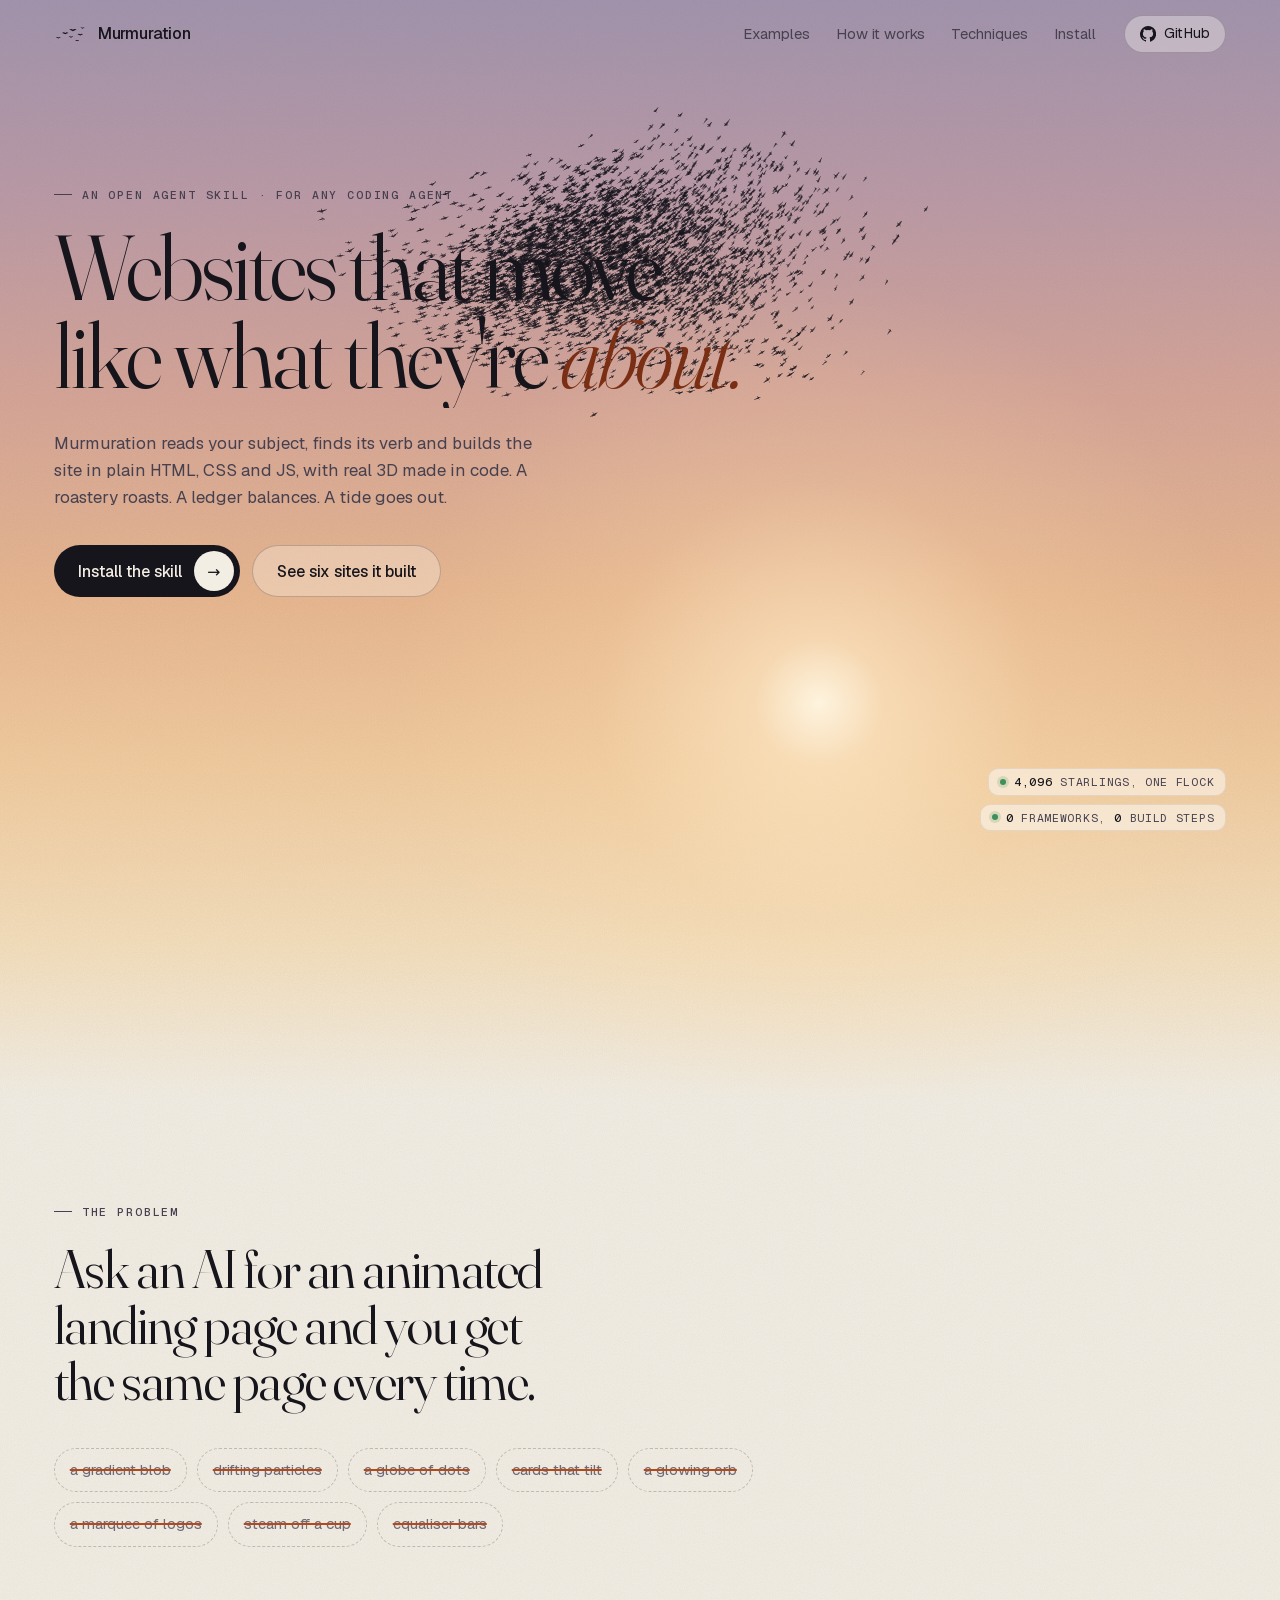
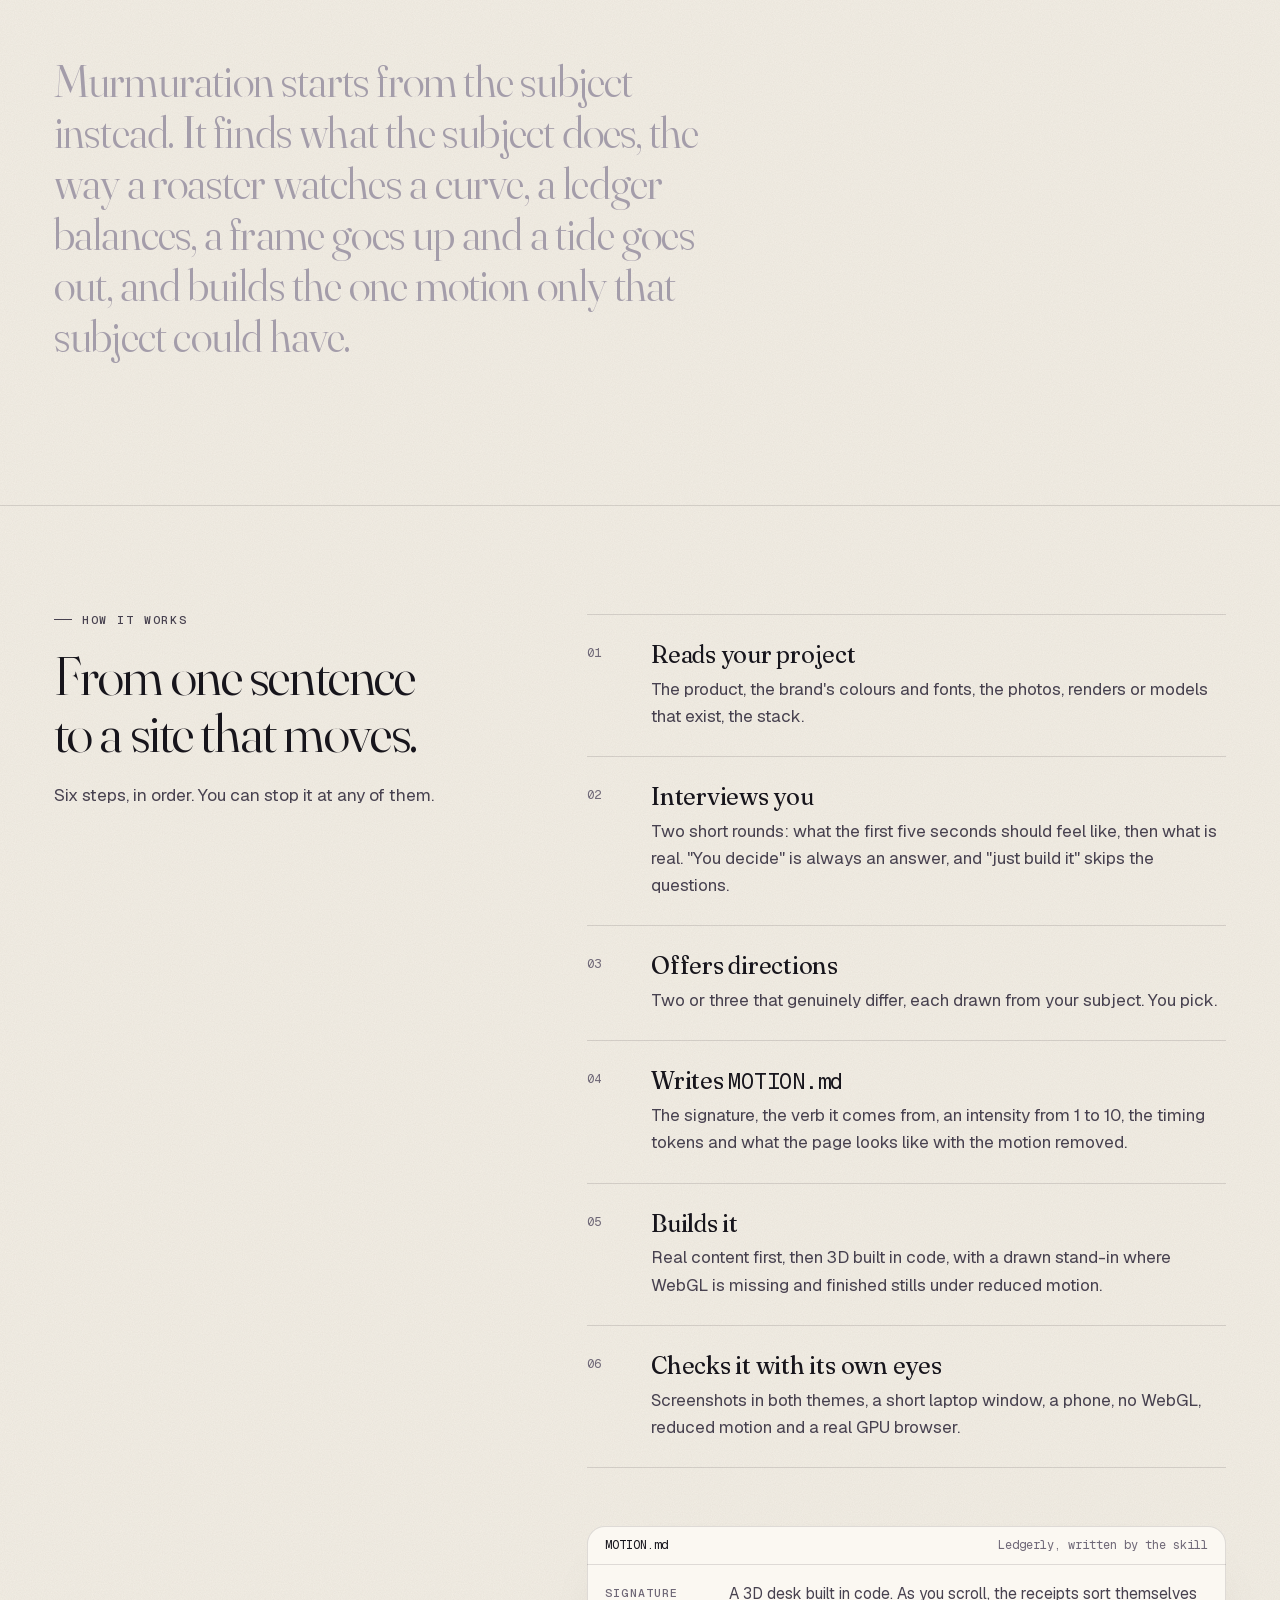
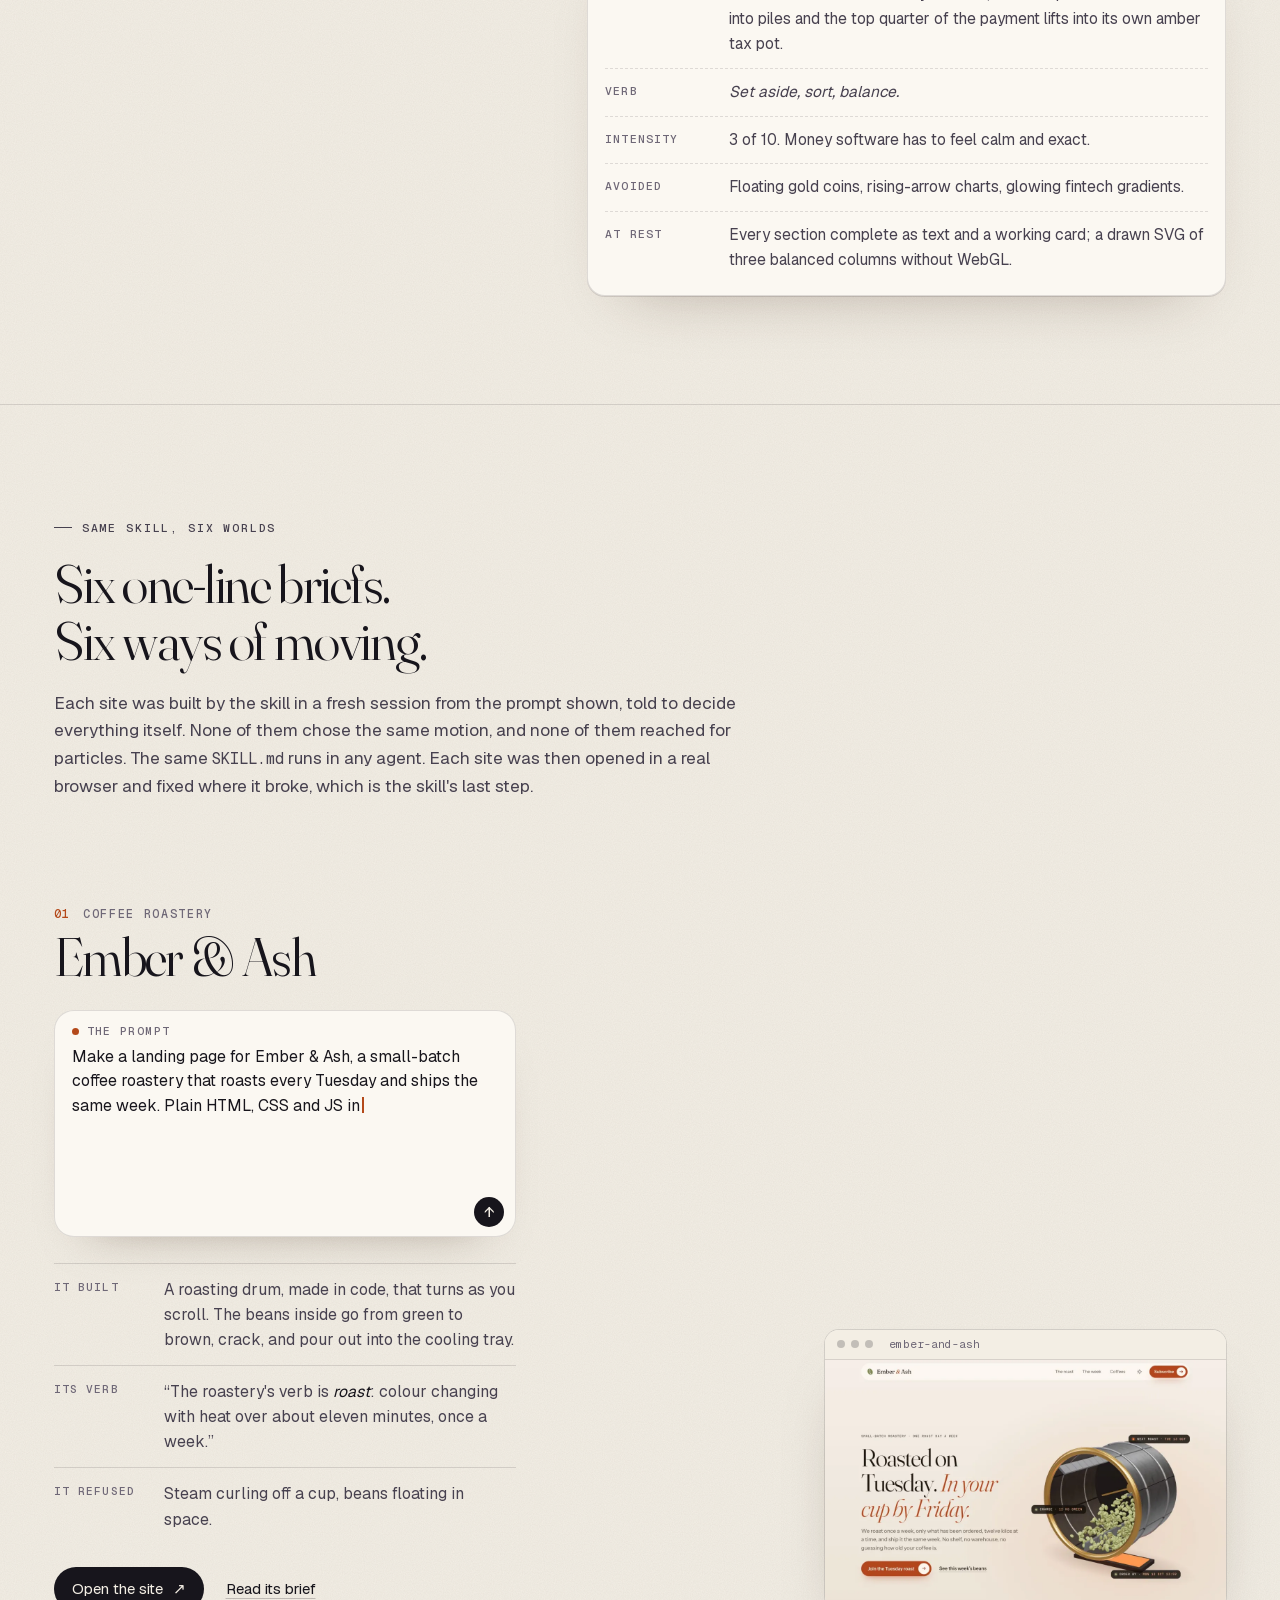
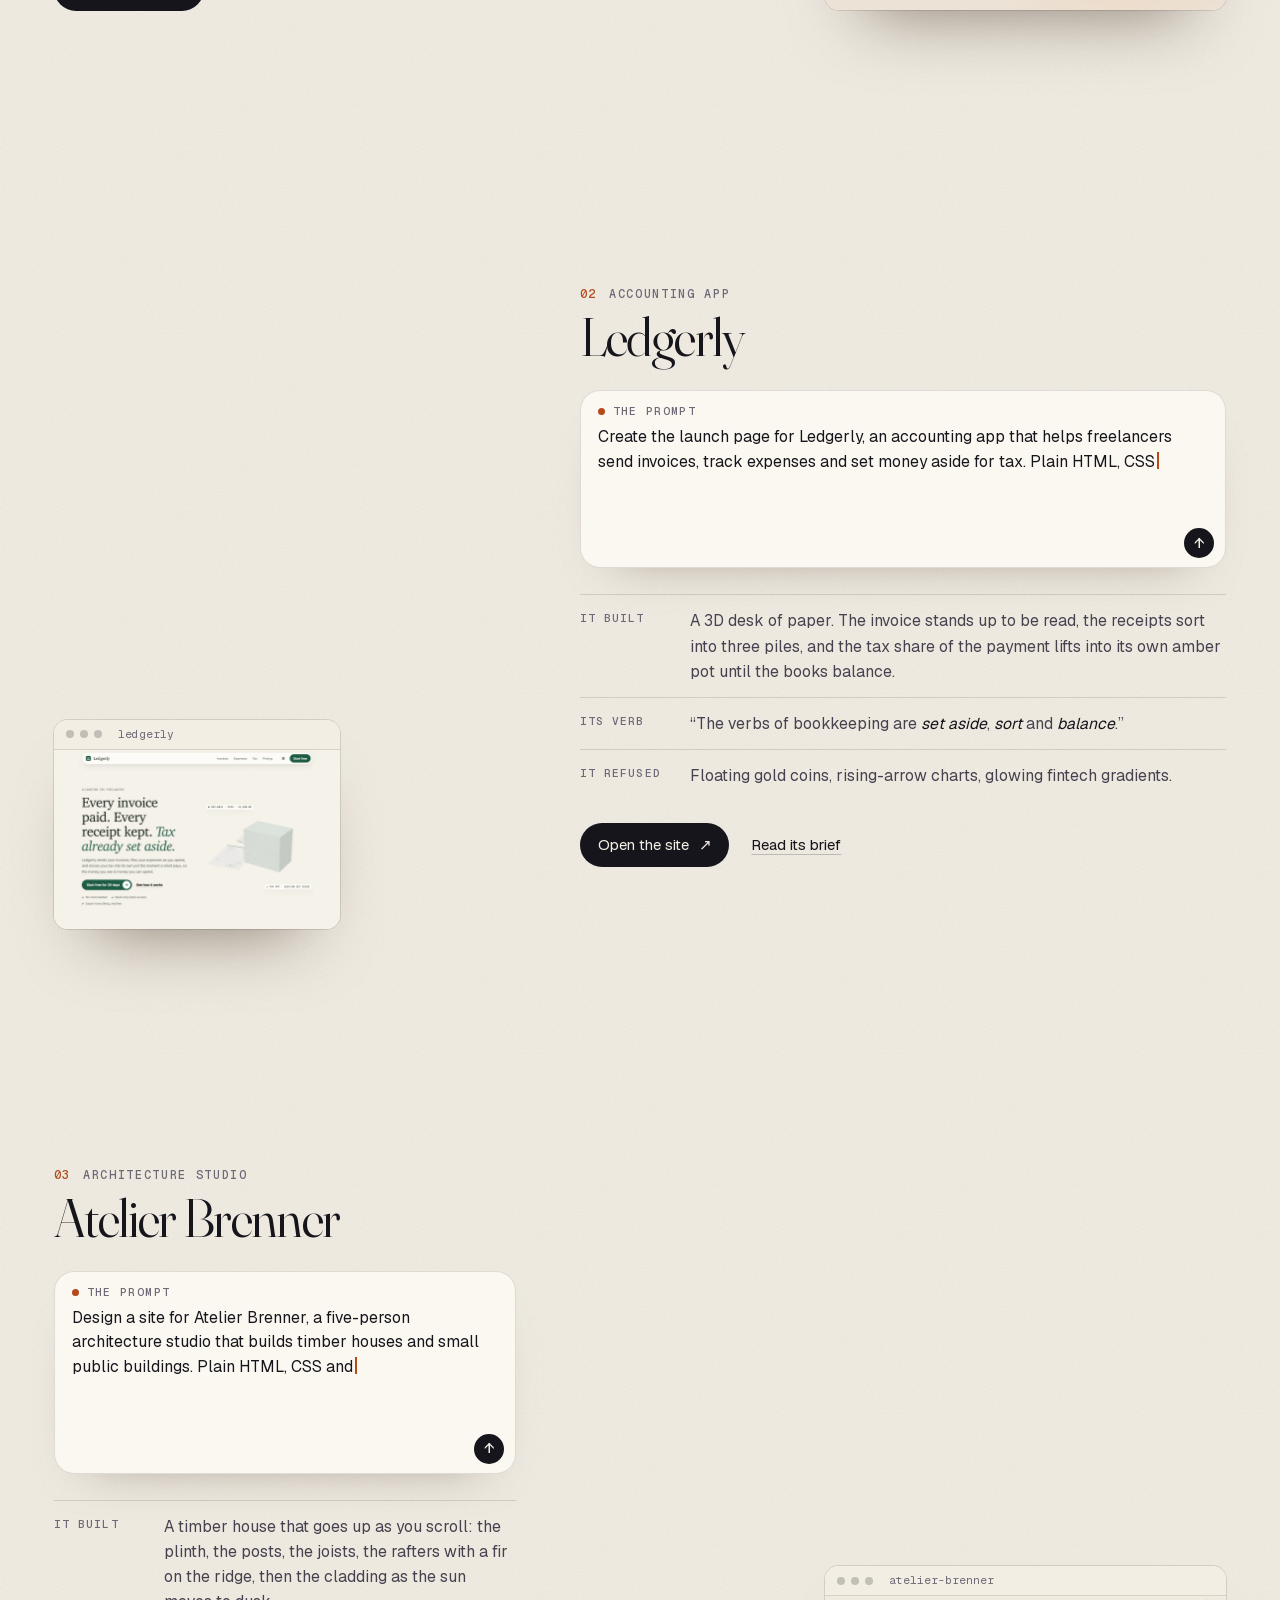
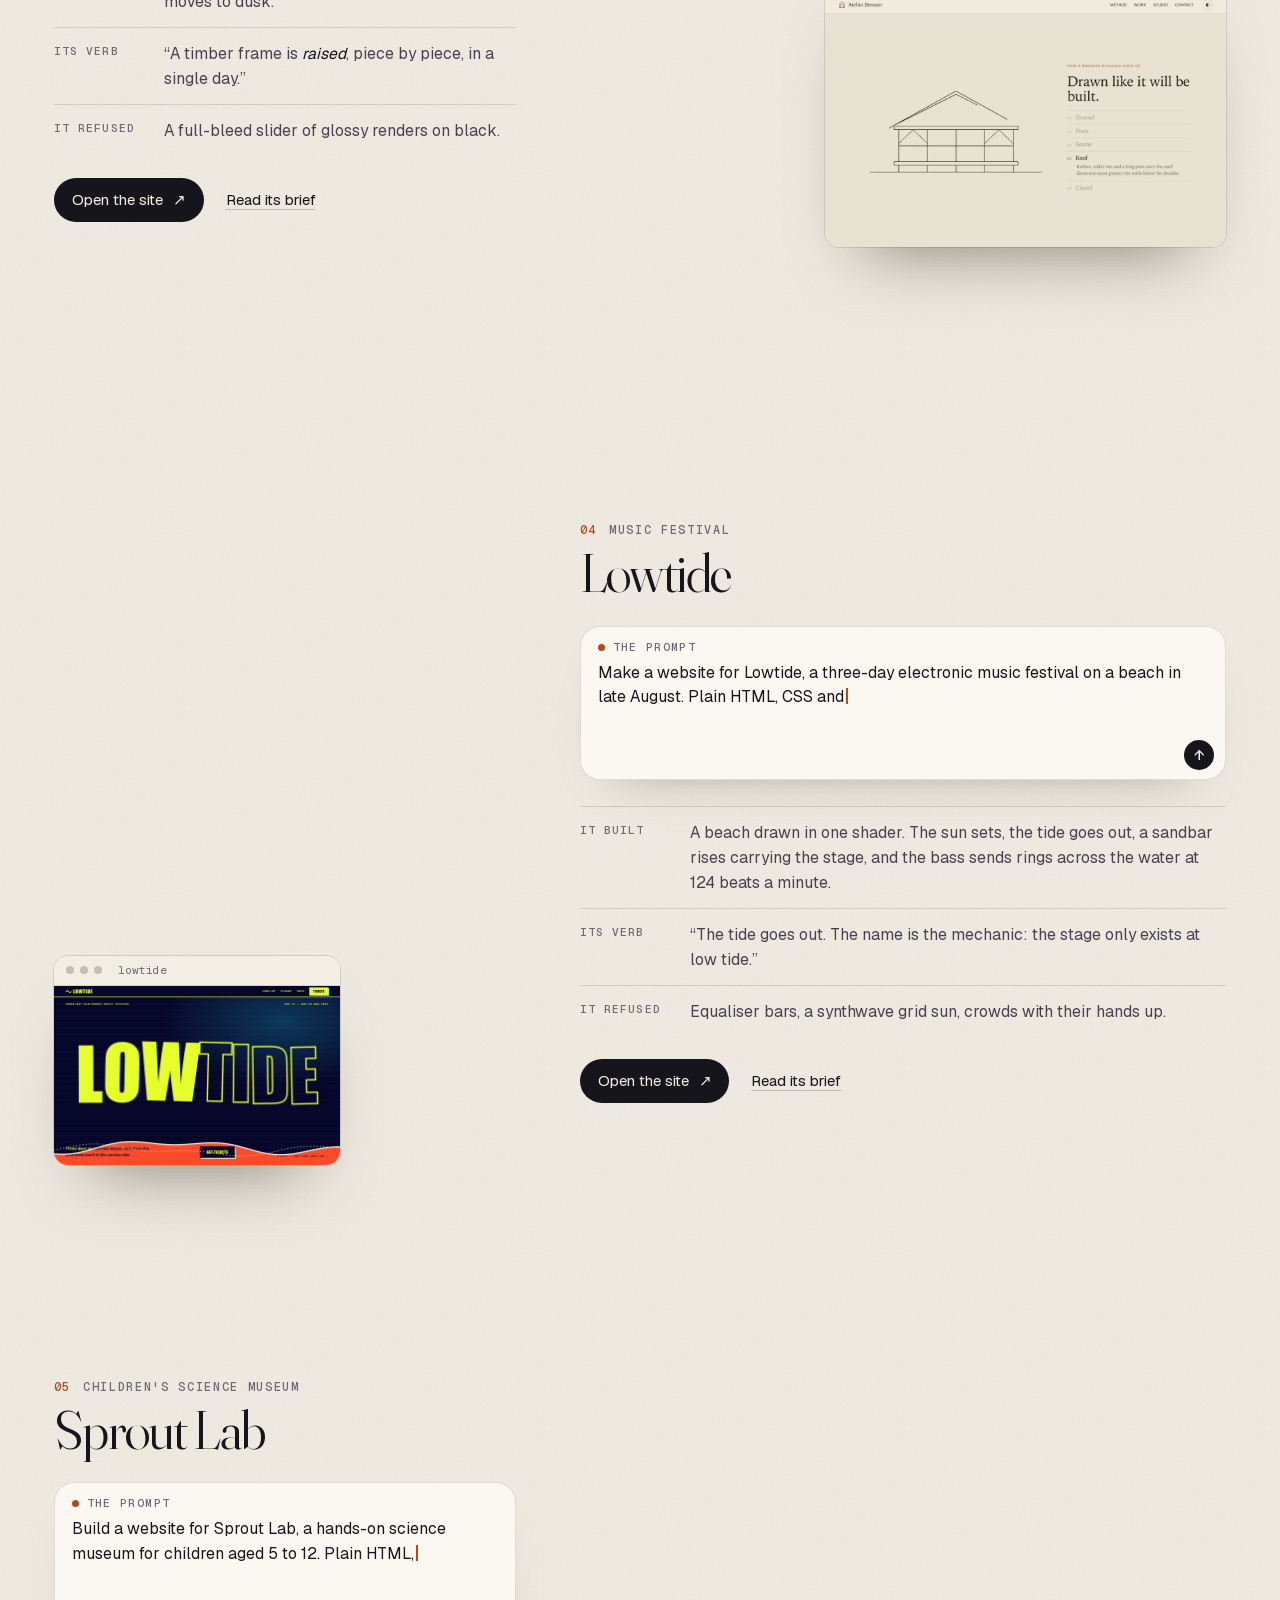
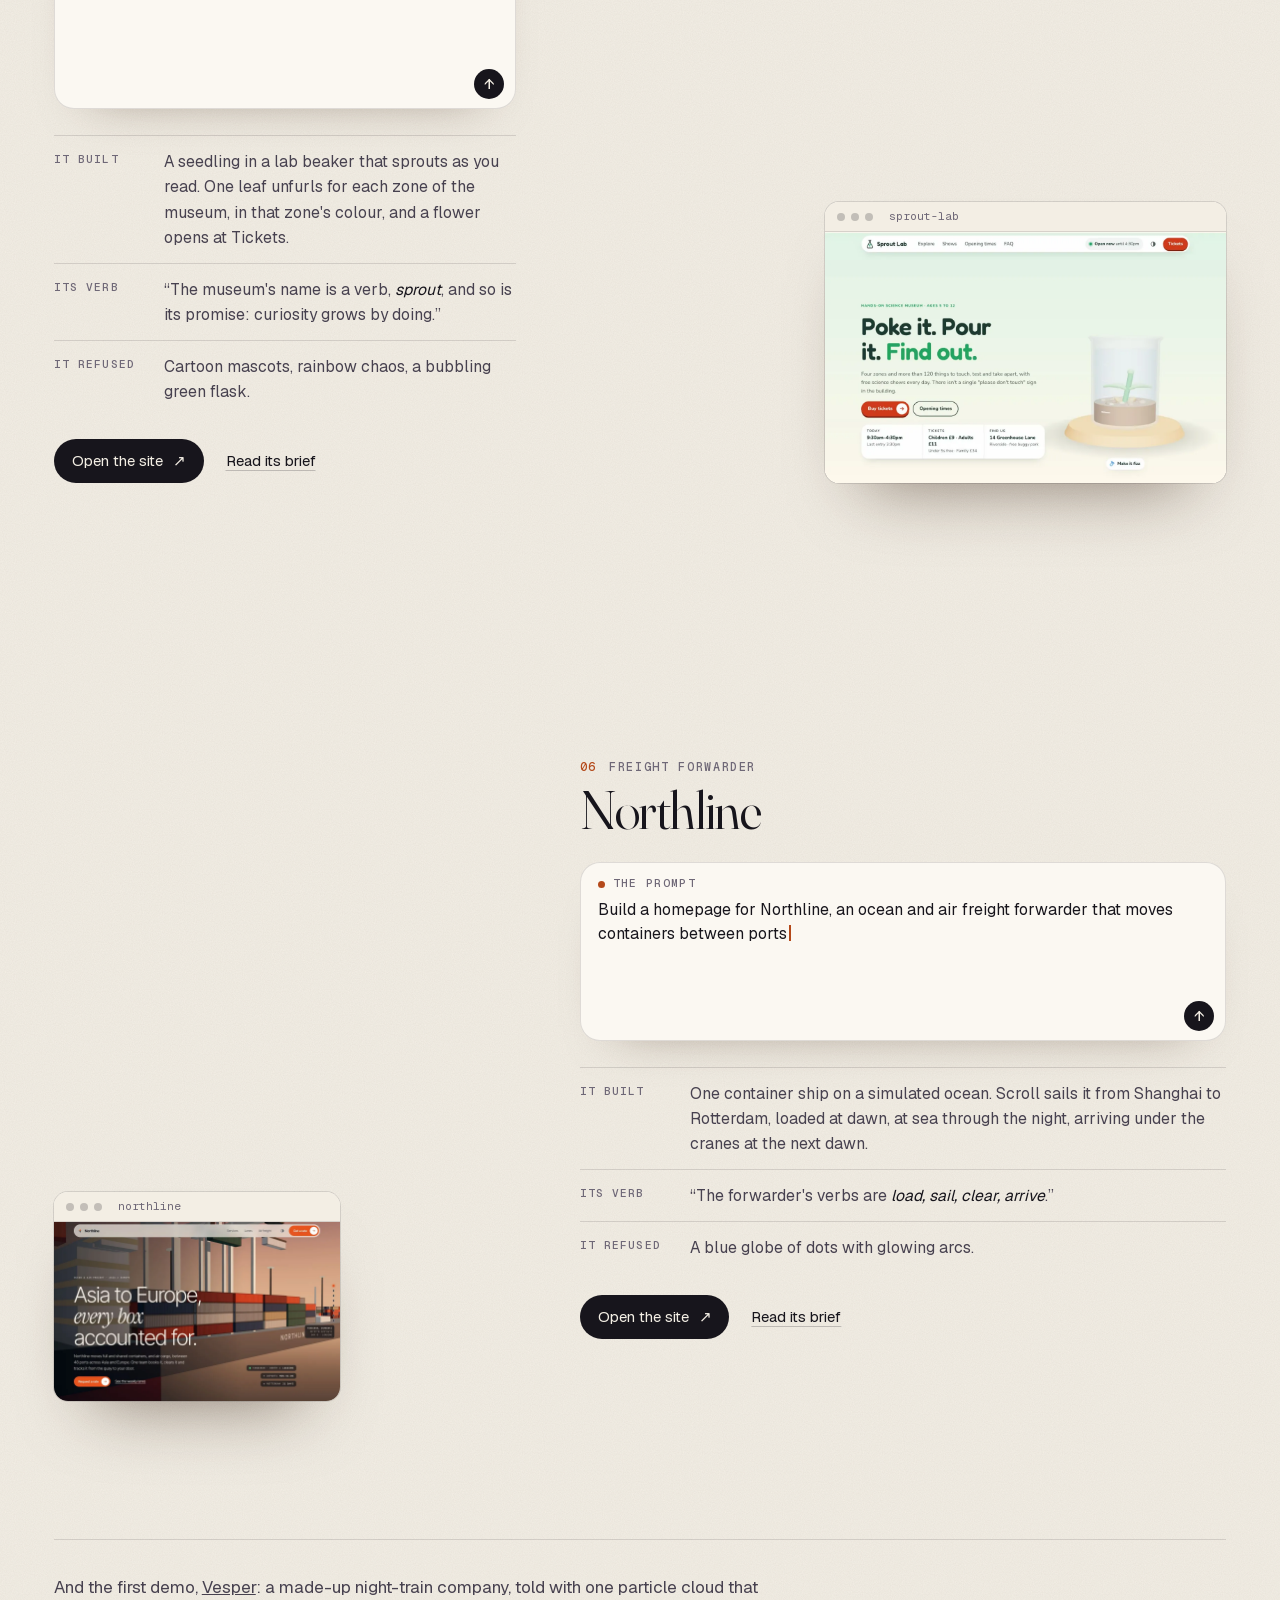
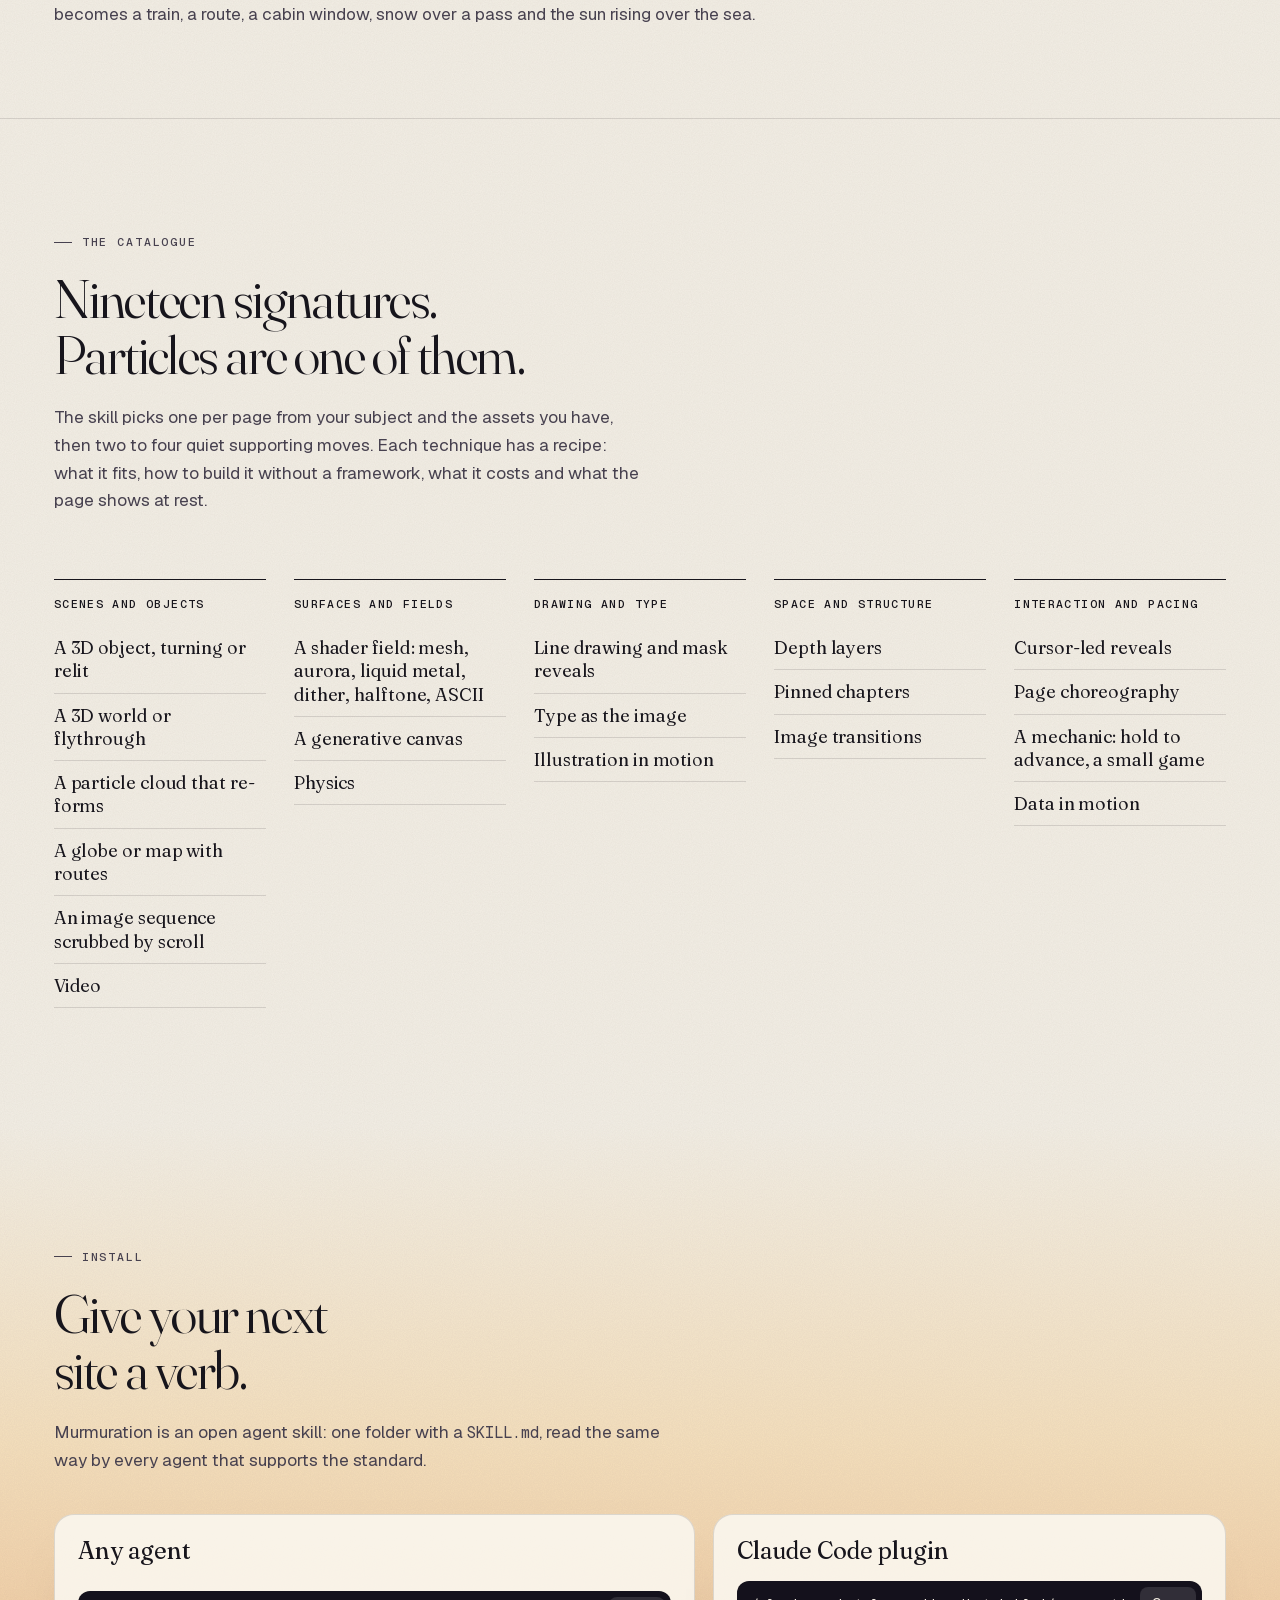
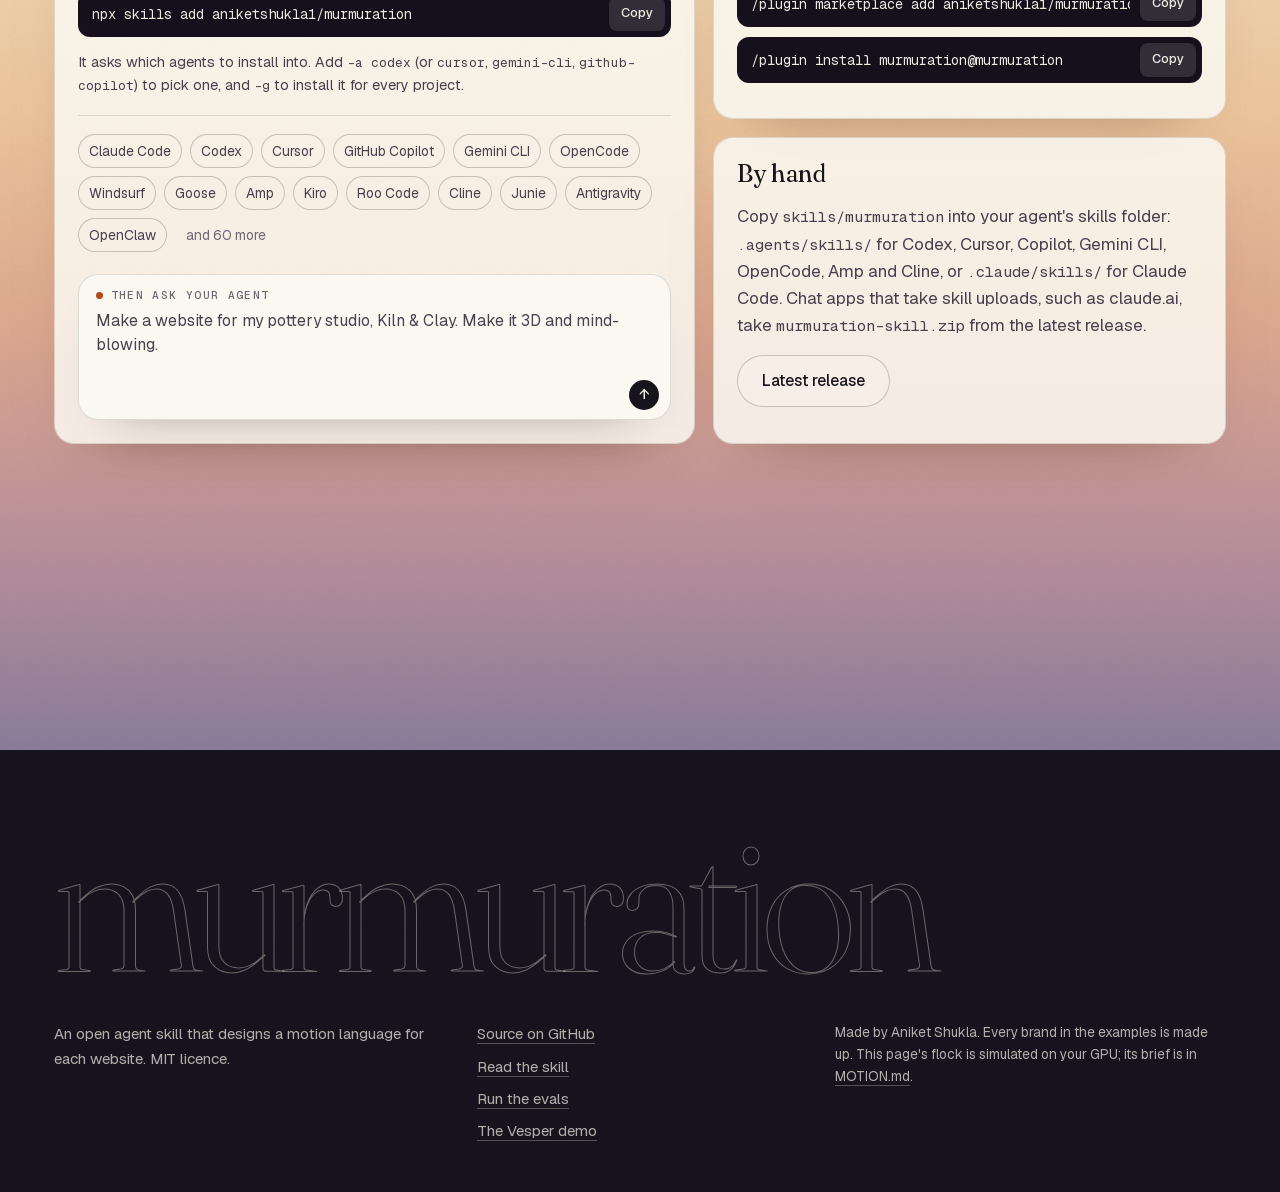
==== site/index.html @ bc6ae69c "The website, a 3D-first skill for any agent, and the examples - site/: the skill's website, built wi" ====
<!doctype html>
<html lang="en">
<head>
<meta charset="utf-8">
<meta name="viewport" content="width=device-width, initial-scale=1, viewport-fit=cover">
<title>Murmuration · websites that move like what they're about</title>
<meta name="description" content="An open agent skill that reads your subject, finds its verb and builds a site whose motion comes from it: real 3D built in code, in plain HTML, CSS and JS. Works in Claude Code, Codex, Cursor, GitHub Copilot, Gemini CLI and any agent that reads SKILL.md.">
<meta name="theme-color" content="#d9b49c">
<meta property="og:title" content="Murmuration">
<meta property="og:description" content="Websites that move like what they're about. An open agent skill for Claude Code, Codex, Cursor, Copilot, Gemini CLI and more.">
<meta property="og:type" content="website">
<meta property="og:image" content="media/og.jpg">
<meta name="twitter:card" content="summary_large_image">
<link rel="icon" href="favicon.svg" type="image/svg+xml">
<link rel="preload" href="fonts/fraunces-normal.woff2" as="font" type="font/woff2" crossorigin>
<link rel="preload" href="fonts/geist-normal.woff2" as="font" type="font/woff2" crossorigin>
<link rel="stylesheet" href="styles.css">
<script>document.documentElement.classList.add('js');</script>
<script src="site.js" defer></script>
<script type="module" src="flock.js"></script>
</head>
<body>
<a class="skip" href="#main">Skip to content</a>

<header class="top" data-top>
  <div class="top-in">
    <a class="brand" href="#top" aria-label="Murmuration, back to top">
      <svg class="mark" viewBox="0 0 40 24" aria-hidden="true"><use href="#mark"/></svg>
      <span>Murmuration</span>
    </a>
    <nav aria-label="Sections">
      <a href="#examples">Examples</a>
      <a href="#how">How it works</a>
      <a href="#techniques">Techniques</a>
      <a href="#install">Install</a>
    </nav>
    <a class="pill" href="https://github.com/aniketshukla1/murmuration">
      <svg viewBox="0 0 16 16" aria-hidden="true"><path fill="currentColor" d="M8 0a8 8 0 0 0-2.53 15.59c.4.07.55-.17.55-.38v-1.33c-2.22.48-2.69-1.07-2.69-1.07-.36-.92-.89-1.17-.89-1.17-.73-.5.05-.49.05-.49.8.06 1.23.83 1.23.83.71 1.22 1.87.87 2.33.66.07-.52.28-.87.5-1.07-1.77-.2-3.64-.89-3.64-3.95 0-.87.31-1.59.82-2.15-.08-.2-.36-1.02.08-2.12 0 0 .67-.21 2.2.82a7.6 7.6 0 0 1 4 0c1.53-1.04 2.2-.82 2.2-.82.44 1.1.16 1.92.08 2.12.51.56.82 1.28.82 2.15 0 3.07-1.87 3.75-3.65 3.95.29.25.54.73.54 1.48v2.2c0 .21.15.46.55.38A8 8 0 0 0 8 0Z"/></svg>
      <span>GitHub</span>
    </a>
  </div>
</header>

<main id="main">

<section class="hero" id="top" data-flock="free" data-flock-anchor=".hero-flock">
  <div class="sun" aria-hidden="true"></div>
  <div class="wrap hero-in">
    <p class="eyebrow">An open agent skill · for any coding agent</p>
    <h1 class="display" aria-label="Websites that move like what they're about.">
      <span class="line" aria-hidden="true"><span>Websites that move</span></span>
      <span class="line" aria-hidden="true"><span>like what they're <em>about.</em></span></span>
    </h1>
    <p class="lede">Murmuration reads your subject, finds its verb and builds the site in plain HTML, CSS and JS, with real 3D made in code. A roastery roasts. A ledger balances. A tide goes out.</p>
    <div class="actions">
      <a class="btn btn-ink" href="#install"><span>Install the skill</span><i aria-hidden="true">→</i></a>
      <a class="btn btn-line" href="#examples">See six sites it built</a>
    </div>
  </div>
  <div class="hero-flock" aria-hidden="true">
    <img class="still" src="media/flock.svg" alt="" width="1200" height="560">
  </div>
  <ul class="readouts" aria-label="About this page">
    <li><b data-birds>4,096</b> starlings, one flock</li>
    <li><b>0</b> frameworks, <b>0</b> build steps</li>
  </ul>
</section>

<section class="why" id="why" data-flock="free" data-flock-anchor=".why-flock">
  <div class="wrap">
    <p class="eyebrow">The problem</p>
    <h2 class="h2">Ask an AI for an animated landing page and you get the same page every time.</h2>
    <ul class="cliches" aria-label="What those pages always contain">
      <li><s>a gradient blob</s></li>
      <li><s>drifting particles</s></li>
      <li><s>a globe of dots</s></li>
      <li><s>cards that tilt</s></li>
      <li><s>a glowing orb</s></li>
      <li><s>a marquee of logos</s></li>
      <li><s>steam off a cup</s></li>
      <li><s>equaliser bars</s></li>
    </ul>
    <p class="statement" data-fill>Murmuration starts from the subject instead. It finds what the subject does, the way a roaster watches a curve, a ledger balances, a frame goes up and a tide goes out, and builds the one motion only that subject could have.</p>
  </div>
  <div class="why-flock" aria-hidden="true"></div>
</section>

<section class="how" id="how" data-flock="free" data-flock-anchor=".how-flock">
  <div class="wrap how-grid">
    <div class="how-head">
      <p class="eyebrow">How it works</p>
      <h2 class="h2">From one sentence to a site that moves.</h2>
      <p class="sub">Six steps, in order. You can stop it at any of them.</p>
      <div class="how-flock" aria-hidden="true"></div>
    </div>
    <ol class="steps">
      <li><span class="n">01</span><div><h3>Reads your project</h3><p>The product, the brand's colours and fonts, the photos, renders or models that exist, the stack.</p></div></li>
      <li><span class="n">02</span><div><h3>Interviews you</h3><p>Two short rounds: what the first five seconds should feel like, then what is real. "You decide" is always an answer, and "just build it" skips the questions.</p></div></li>
      <li><span class="n">03</span><div><h3>Offers directions</h3><p>Two or three that genuinely differ, each drawn from your subject. You pick.</p></div></li>
      <li><span class="n">04</span><div><h3>Writes <code>MOTION.md</code></h3><p>The signature, the verb it comes from, an intensity from 1 to 10, the timing tokens and what the page looks like with the motion removed.</p></div></li>
      <li><span class="n">05</span><div><h3>Builds it</h3><p>Real content first, then 3D built in code, with a drawn stand-in where WebGL is missing and finished stills under reduced motion.</p></div></li>
      <li><span class="n">06</span><div><h3>Checks it with its own eyes</h3><p>Screenshots in both themes, a short laptop window, a phone, no WebGL, reduced motion and a real GPU browser.</p></div></li>
    </ol>
    <figure class="brief" aria-label="An excerpt from a real MOTION.md">
      <figcaption><span class="file">MOTION.md</span><span class="who">Ledgerly, written by the skill</span></figcaption>
      <dl>
        <div><dt>Signature</dt><dd>A 3D desk built in code. As you scroll, the receipts sort themselves into piles and the top quarter of the payment lifts into its own amber tax pot.</dd></div>
        <div><dt>Verb</dt><dd><em>Set aside, sort, balance.</em></dd></div>
        <div><dt>Intensity</dt><dd>3 of 10. Money software has to feel calm and exact.</dd></div>
        <div><dt>Avoided</dt><dd>Floating gold coins, rising-arrow charts, glowing fintech gradients.</dd></div>
        <div><dt>At rest</dt><dd>Every section complete as text and a working card; a drawn SVG of three balanced columns without WebGL.</dd></div>
      </dl>
    </figure>
  </div>
</section>

<section class="examples" id="examples">
  <div class="wrap ex-intro">
    <p class="eyebrow">Same skill, six worlds</p>
    <h2 class="h2">Six one-line briefs.<br>Six ways of moving.</h2>
    <p class="sub">Each site was built by the skill in a fresh session from the prompt shown, told to decide everything itself. None of them chose the same motion, and none of them reached for particles. The same <code>SKILL.md</code> runs in any agent. Each site was then opened in a real browser and fixed where it broke, which is the skill's last step.</p>
  </div>

  <article class="ex" id="ex-coffee" data-flock="drum" data-flock-anchor=".ex-stage">
    <div class="wrap ex-grid">
      <div class="ex-text">
        <p class="ex-kicker"><span>01</span>Coffee roastery</p>
        <h3 class="ex-name">Ember &amp; Ash</h3>
        <figure class="prompt">
          <figcaption>The prompt</figcaption>
          <p data-type>Make a landing page for Ember &amp; Ash, a small-batch coffee roastery that roasts every Tuesday and ships the same week. Plain HTML, CSS and JS in ./site. It should feel premium and animated, with light and dark mode. Don't ask me questions first: make the decisions yourself and tell me what you chose.</p>
        </figure>
        <dl class="chose">
          <div><dt>It built</dt><dd>A roasting drum, made in code, that turns as you scroll. The beans inside go from green to brown, crack, and pour out into the cooling tray.</dd></div>
          <div><dt>Its verb</dt><dd>“The roastery's verb is <em>roast</em>: colour changing with heat over about eleven minutes, once a week.”</dd></div>
          <div><dt>It refused</dt><dd>Steam curling off a cup, beans floating in space.</dd></div>
        </dl>
        <p class="ex-links"><a class="go" href="examples/coffee-roastery/">Open the site <i aria-hidden="true">↗</i></a><a href="examples/coffee-roastery/MOTION.md">Read its brief</a></p>
      </div>
      <div class="ex-stage">
        <p class="stage-cap" aria-hidden="true">The flock, as <b>a roasting drum</b></p>
        <a class="shot" href="examples/coffee-roastery/" aria-label="Open the Ember &amp; Ash site">
          <span class="bar" aria-hidden="true"><i></i><i></i><i></i><b>ember-and-ash</b></span>
          <img src="media/coffee-roastery.webp" alt="The Ember &amp; Ash site: a 3D roasting drum beside the headline." loading="lazy" width="1440" height="900">
        </a>
      </div>
    </div>
  </article>

  <article class="ex flip" id="ex-ledgerly" data-flock="ledger" data-flock-anchor=".ex-stage">
    <div class="wrap ex-grid">
      <div class="ex-text">
        <p class="ex-kicker"><span>02</span>Accounting app</p>
        <h3 class="ex-name">Ledgerly</h3>
        <figure class="prompt">
          <figcaption>The prompt</figcaption>
          <p data-type>Create the launch page for Ledgerly, an accounting app that helps freelancers send invoices, track expenses and set money aside for tax. Plain HTML, CSS and JS in ./site. Animated, but it has to feel trustworthy. Don't ask me questions first: make the decisions yourself and tell me what you chose.</p>
        </figure>
        <dl class="chose">
          <div><dt>It built</dt><dd>A 3D desk of paper. The invoice stands up to be read, the receipts sort into three piles, and the tax share of the payment lifts into its own amber pot until the books balance.</dd></div>
          <div><dt>Its verb</dt><dd>“The verbs of bookkeeping are <em>set aside</em>, <em>sort</em> and <em>balance</em>.”</dd></div>
          <div><dt>It refused</dt><dd>Floating gold coins, rising-arrow charts, glowing fintech gradients.</dd></div>
        </dl>
        <p class="ex-links"><a class="go" href="examples/accounting-app/">Open the site <i aria-hidden="true">↗</i></a><a href="examples/accounting-app/MOTION.md">Read its brief</a></p>
      </div>
      <div class="ex-stage">
        <p class="stage-cap" aria-hidden="true">The flock, as <b>a stack and its tax pot</b></p>
        <a class="shot" href="examples/accounting-app/" aria-label="Open the Ledgerly site">
          <span class="bar" aria-hidden="true"><i></i><i></i><i></i><b>ledgerly</b></span>
          <img src="media/accounting-app.webp" alt="The Ledgerly site: a 3D stack of paper slips and an invoice on a desk." loading="lazy" width="1440" height="900">
        </a>
      </div>
    </div>
  </article>

  <article class="ex" id="ex-brenner" data-flock="frame" data-flock-anchor=".ex-stage">
    <div class="wrap ex-grid">
      <div class="ex-text">
        <p class="ex-kicker"><span>03</span>Architecture studio</p>
        <h3 class="ex-name">Atelier Brenner</h3>
        <figure class="prompt">
          <figcaption>The prompt</figcaption>
          <p data-type>Design a site for Atelier Brenner, a five-person architecture studio that builds timber houses and small public buildings. Plain HTML, CSS and JS in ./site, with tasteful motion. Don't ask me questions first: make the decisions yourself and tell me what you chose.</p>
        </figure>
        <dl class="chose">
          <div><dt>It built</dt><dd>A timber house that goes up as you scroll: the plinth, the posts, the joists, the rafters with a fir on the ridge, then the cladding as the sun moves to dusk.</dd></div>
          <div><dt>Its verb</dt><dd>“A timber frame is <em>raised</em>, piece by piece, in a single day.”</dd></div>
          <div><dt>It refused</dt><dd>A full-bleed slider of glossy renders on black.</dd></div>
        </dl>
        <p class="ex-links"><a class="go" href="examples/architecture-studio/">Open the site <i aria-hidden="true">↗</i></a><a href="examples/architecture-studio/MOTION.md">Read its brief</a></p>
      </div>
      <div class="ex-stage">
        <p class="stage-cap" aria-hidden="true">The flock, as <b>a timber frame</b></p>
        <a class="shot" href="examples/architecture-studio/" aria-label="Open the Atelier Brenner site">
          <span class="bar" aria-hidden="true"><i></i><i></i><i></i><b>atelier-brenner</b></span>
          <img src="media/architecture-studio.webp" alt="The Atelier Brenner site: a timber house frame drawn beside the headline." loading="lazy" width="1440" height="900">
        </a>
      </div>
    </div>
  </article>

  <article class="ex flip" id="ex-lowtide" data-flock="wave" data-flock-anchor=".ex-stage">
    <div class="wrap ex-grid">
      <div class="ex-text">
        <p class="ex-kicker"><span>04</span>Music festival</p>
        <h3 class="ex-name">Lowtide</h3>
        <figure class="prompt">
          <figcaption>The prompt</figcaption>
          <p data-type>Make a website for Lowtide, a three-day electronic music festival on a beach in late August. Plain HTML, CSS and JS in ./site. Bold, loud and animated. Don't ask me questions first: make the decisions yourself and tell me what you chose.</p>
        </figure>
        <dl class="chose">
          <div><dt>It built</dt><dd>A beach drawn in one shader. The sun sets, the tide goes out, a sandbar rises carrying the stage, and the bass sends rings across the water at 124 beats a minute.</dd></div>
          <div><dt>Its verb</dt><dd>“The tide goes out. The name is the mechanic: the stage only exists at low tide.”</dd></div>
          <div><dt>It refused</dt><dd>Equaliser bars, a synthwave grid sun, crowds with their hands up.</dd></div>
        </dl>
        <p class="ex-links"><a class="go" href="examples/music-festival/">Open the site <i aria-hidden="true">↗</i></a><a href="examples/music-festival/MOTION.md">Read its brief</a></p>
      </div>
      <div class="ex-stage">
        <p class="stage-cap" aria-hidden="true">The flock, as <b>a breaking wave</b></p>
        <a class="shot" href="examples/music-festival/" aria-label="Open the Lowtide site">
          <span class="bar" aria-hidden="true"><i></i><i></i><i></i><b>lowtide</b></span>
          <img src="media/music-festival.webp" alt="The Lowtide site: a beach at sunset with the festival name set over the sea." loading="lazy" width="1440" height="900">
        </a>
      </div>
    </div>
  </article>

  <article class="ex" id="ex-sprout" data-flock="sprout" data-flock-anchor=".ex-stage">
    <div class="wrap ex-grid">
      <div class="ex-text">
        <p class="ex-kicker"><span>05</span>Children's science museum</p>
        <h3 class="ex-name">Sprout Lab</h3>
        <figure class="prompt">
          <figcaption>The prompt</figcaption>
          <p data-type>Build a website for Sprout Lab, a hands-on science museum for children aged 5 to 12. Plain HTML, CSS and JS in ./site. Playful and animated, and parents need to find opening times and tickets easily. Don't ask me questions first: make the decisions yourself and tell me what you chose.</p>
        </figure>
        <dl class="chose">
          <div><dt>It built</dt><dd>A seedling in a lab beaker that sprouts as you read. One leaf unfurls for each zone of the museum, in that zone's colour, and a flower opens at Tickets.</dd></div>
          <div><dt>Its verb</dt><dd>“The museum's name is a verb, <em>sprout</em>, and so is its promise: curiosity grows by doing.”</dd></div>
          <div><dt>It refused</dt><dd>Cartoon mascots, rainbow chaos, a bubbling green flask.</dd></div>
        </dl>
        <p class="ex-links"><a class="go" href="examples/kids-science-museum/">Open the site <i aria-hidden="true">↗</i></a><a href="examples/kids-science-museum/MOTION.md">Read its brief</a></p>
      </div>
      <div class="ex-stage">
        <p class="stage-cap" aria-hidden="true">The flock, as <b>a seedling in a beaker</b></p>
        <a class="shot" href="examples/kids-science-museum/" aria-label="Open the Sprout Lab site">
          <span class="bar" aria-hidden="true"><i></i><i></i><i></i><b>sprout-lab</b></span>
          <img src="media/kids-science-museum.webp" alt="The Sprout Lab site: a 3D beaker with a sprouting seedling beside the opening times." loading="lazy" width="1440" height="900">
        </a>
      </div>
    </div>
  </article>

  <article class="ex flip" id="ex-northline" data-flock="ship" data-flock-anchor=".ex-stage">
    <div class="wrap ex-grid">
      <div class="ex-text">
        <p class="ex-kicker"><span>06</span>Freight forwarder</p>
        <h3 class="ex-name">Northline</h3>
        <figure class="prompt">
          <figcaption>The prompt</figcaption>
          <p data-type>Build a homepage for Northline, an ocean and air freight forwarder that moves containers between ports across Asia and Europe. Put it in ./site as plain HTML, CSS and JS. Make it cinematic, like an Awwwards site of the day. Don't ask me questions first: make the decisions yourself and tell me what you chose.</p>
        </figure>
        <dl class="chose">
          <div><dt>It built</dt><dd>One container ship on a simulated ocean. Scroll sails it from Shanghai to Rotterdam, loaded at dawn, at sea through the night, arriving under the cranes at the next dawn.</dd></div>
          <div><dt>Its verb</dt><dd>“The forwarder's verbs are <em>load, sail, clear, arrive</em>.”</dd></div>
          <div><dt>It refused</dt><dd>A blue globe of dots with glowing arcs.</dd></div>
        </dl>
        <p class="ex-links"><a class="go" href="examples/freight-forwarder/">Open the site <i aria-hidden="true">↗</i></a><a href="examples/freight-forwarder/MOTION.md">Read its brief</a></p>
      </div>
      <div class="ex-stage">
        <p class="stage-cap" aria-hidden="true">The flock, as <b>a container ship</b></p>
        <a class="shot" href="examples/freight-forwarder/" aria-label="Open the Northline site">
          <span class="bar" aria-hidden="true"><i></i><i></i><i></i><b>northline</b></span>
          <img src="media/freight-forwarder.webp" alt="The Northline site: a 3D container ship loading at a quay at dawn." loading="lazy" width="1440" height="900">
        </a>
      </div>
    </div>
  </article>

  <div class="wrap vesper">
    <p>And the first demo, <a href="vesper/">Vesper</a>: a made-up night-train company, told with one particle cloud that becomes a train, a route, a cabin window, snow over a pass and the sun rising over the sea.</p>
  </div>
</section>

<section class="techniques" id="techniques" data-flock="free" data-flock-anchor=".tech-flock">
  <div class="wrap">
    <div class="tech-head">
      <p class="eyebrow">The catalogue</p>
      <h2 class="h2">Nineteen signatures. Particles are one of them.</h2>
      <p class="sub">The skill picks one per page from your subject and the assets you have, then two to four quiet supporting moves. Each technique has a recipe: what it fits, how to build it without a framework, what it costs and what the page shows at rest.</p>
    </div>
    <div class="families">
      <section aria-labelledby="f1"><h3 id="f1">Scenes and objects</h3><ul>
        <li>A 3D object, turning or relit</li><li>A 3D world or flythrough</li><li>A particle cloud that re-forms</li><li>A globe or map with routes</li><li>An image sequence scrubbed by scroll</li><li>Video</li></ul></section>
      <section aria-labelledby="f2"><h3 id="f2">Surfaces and fields</h3><ul>
        <li>A shader field: mesh, aurora, liquid metal, dither, halftone, ASCII</li><li>A generative canvas</li><li>Physics</li></ul></section>
      <section aria-labelledby="f3"><h3 id="f3">Drawing and type</h3><ul>
        <li>Line drawing and mask reveals</li><li>Type as the image</li><li>Illustration in motion</li></ul></section>
      <section aria-labelledby="f4"><h3 id="f4">Space and structure</h3><ul>
        <li>Depth layers</li><li>Pinned chapters</li><li>Image transitions</li></ul></section>
      <section aria-labelledby="f5"><h3 id="f5">Interaction and pacing</h3><ul>
        <li>Cursor-led reveals</li><li>Page choreography</li><li>A mechanic: hold to advance, a small game</li><li>Data in motion</li></ul></section>
    </div>
  </div>
  <div class="tech-flock" aria-hidden="true"></div>
</section>

<section class="install" id="install" data-flock="free" data-flock-anchor=".install-flock">
  <div class="install-flock" aria-hidden="true"></div>
  <div class="wrap install-in">
    <p class="eyebrow">Install</p>
    <h2 class="h2">Give your next site a verb.</h2>
    <p class="sub install-sub">Murmuration is an open agent skill: one folder with a <code>SKILL.md</code>, read the same way by every agent that supports the standard.</p>
    <div class="ways">
      <div class="way way-main">
        <h3>Any agent</h3>
        <div class="code"><code>npx skills add aniketshukla1/murmuration</code><button type="button" data-copy="npx skills add aniketshukla1/murmuration">Copy</button></div>
        <p class="small">It asks which agents to install into. Add <code>-a codex</code> (or <code>cursor</code>, <code>gemini-cli</code>, <code>github-copilot</code>) to pick one, and <code>-g</code> to install it for every project.</p>
        <ul class="agents" aria-label="Agents it installs into">
          <li>Claude Code</li><li>Codex</li><li>Cursor</li><li>GitHub Copilot</li><li>Gemini CLI</li><li>OpenCode</li><li>Windsurf</li><li>Goose</li><li>Amp</li><li>Kiro</li><li>Roo Code</li><li>Cline</li><li>Junie</li><li>Antigravity</li><li>OpenClaw</li><li class="more">and 60 more</li>
        </ul>
        <figure class="prompt prompt-cta">
          <figcaption>Then ask your agent</figcaption>
          <p>Make a website for my pottery studio, Kiln &amp; Clay. Make it 3D and mind-blowing.</p>
        </figure>
      </div>
      <div class="way">
        <h3>Claude Code plugin</h3>
        <div class="code"><code>/plugin marketplace add aniketshukla1/murmuration</code><button type="button" data-copy="/plugin marketplace add aniketshukla1/murmuration">Copy</button></div>
        <div class="code"><code>/plugin install murmuration@murmuration</code><button type="button" data-copy="/plugin install murmuration@murmuration">Copy</button></div>
      </div>
      <div class="way">
        <h3>By hand</h3>
        <p>Copy <code>skills/murmuration</code> into your agent's skills folder: <code>.agents/skills/</code> for Codex, Cursor, Copilot, Gemini CLI, OpenCode, Amp and Cline, or <code>.claude/skills/</code> for Claude Code. Chat apps that take skill uploads, such as claude.ai, take <code>murmuration-skill.zip</code> from the latest release.</p>
        <a class="btn btn-line" href="https://github.com/aniketshukla1/murmuration/releases/latest">Latest release</a>
      </div>
    </div>
  </div>
</section>

</main>

<footer class="foot">
  <div class="wrap foot-in">
    <p class="word" aria-hidden="true">murmuration</p>
    <div class="foot-cols">
      <p>An open agent skill that designs a motion language for each website. MIT licence.</p>
      <ul>
        <li><a href="https://github.com/aniketshukla1/murmuration">Source on GitHub</a></li>
        <li><a href="https://github.com/aniketshukla1/murmuration/tree/main/skills/murmuration">Read the skill</a></li>
        <li><a href="https://github.com/aniketshukla1/murmuration/tree/main/evals">Run the evals</a></li>
        <li><a href="vesper/">The Vesper demo</a></li>
      </ul>
      <p class="small">Made by Aniket Shukla. Every brand in the examples is made up. This page's flock is simulated on your GPU; its brief is in <a href="MOTION.md">MOTION.md</a>.</p>
    </div>
  </div>
</footer>

<svg width="0" height="0" style="position:absolute" aria-hidden="true">
  <symbol id="mark" viewBox="0 0 40 24">
    <g fill="currentColor">
      <path d="M2 15.5c1.1-.9 2.2-.9 3.1 0 .9-.9 2-.9 3.1 0-1 .1-2 .5-3.1 1.3-1.1-.8-2.1-1.2-3.1-1.3Z"/>
      <path d="M9.5 10.2c1.3-1 2.6-1 3.7 0 1.1-1 2.4-1 3.7 0-1.2.1-2.4.6-3.7 1.6-1.3-1-2.5-1.5-3.7-1.6Z"/>
      <path d="M18 6.4c1.5-1.2 3-1.2 4.3 0 1.3-1.2 2.8-1.2 4.3 0-1.4.1-2.8.7-4.3 1.8-1.5-1.1-2.9-1.7-4.3-1.8Z"/>
      <path d="M17.2 14.6c1-.8 2-.8 2.8 0 .8-.8 1.8-.8 2.8 0-.9.1-1.8.4-2.8 1.1-1-.7-1.9-1-2.8-1.1Z"/>
      <path d="M27.4 11.8c1.2-1 2.4-1 3.5 0 1-1 2.2-1 3.5 0-1.1.1-2.3.6-3.5 1.5-1.2-.9-2.3-1.4-3.5-1.5Z"/>
      <path d="M31 4.2c.9-.7 1.8-.7 2.6 0 .8-.7 1.6-.7 2.5 0-.8.1-1.7.4-2.5 1-.9-.6-1.7-.9-2.6-1Z"/>
      <path d="M25 19c.8-.6 1.6-.6 2.3 0 .7-.6 1.5-.6 2.2 0-.7.1-1.5.4-2.2.9-.8-.5-1.5-.8-2.3-.9Z"/>
    </g>
  </symbol>
</svg>
</body>
</html>
---- site/styles.css ----
/* Murmuration: the skill's website. Tokens are in MOTION.md. */

@font-face { font-family: "Fraunces"; src: url(fonts/fraunces-normal.woff2) format("woff2"); font-weight: 300 600; font-style: normal; font-display: swap; }
@font-face { font-family: "Fraunces"; src: url(fonts/fraunces-italic.woff2) format("woff2"); font-weight: 300 600; font-style: italic; font-display: swap; }
@font-face { font-family: "Geist"; src: url(fonts/geist-normal.woff2) format("woff2"); font-weight: 300 600; font-style: normal; font-display: swap; }
@font-face { font-family: "Geist Mono"; src: url(fonts/geist-mono-normal.woff2) format("woff2"); font-weight: 400 500; font-style: normal; font-display: swap; }

:root {
  --paper: #f3eee4;
  --paper-hi: #fbf8f2;
  --paper-2: #ebe3d4;
  --ink: #17151c;
  --ink-2: #47414f;
  --ink-3: #6f6877;
  --ink-4: #a49daa;
  --rule: rgba(23, 21, 28, 0.13);
  --rule-2: rgba(23, 21, 28, 0.22);
  --ember: #b4491a;
  --night: #14111c;
  --f-display: "Fraunces", "Iowan Old Style", Georgia, serif;
  --f-text: "Geist", ui-sans-serif, system-ui, -apple-system, "Segoe UI", sans-serif;
  --f-mono: "Geist Mono", ui-monospace, "SF Mono", Menlo, monospace;
  --page: 1240px;
  --gutter: clamp(20px, 4.2vw, 56px);
  --dur-hover: 220ms;
  --dur-reveal: 640ms;
  --ease-out: cubic-bezier(0.16, 1, 0.3, 1);
  --grain: url("data:image/svg+xml,%3Csvg xmlns='http://www.w3.org/2000/svg' width='180' height='180'%3E%3Cfilter id='n'%3E%3CfeTurbulence type='fractalNoise' baseFrequency='.9' numOctaves='3' stitchTiles='stitch'/%3E%3CfeColorMatrix values='0 0 0 0 0.09 0 0 0 0 0.08 0 0 0 0 0.11 0 0 0 0.07 0'/%3E%3C/filter%3E%3Crect width='100%25' height='100%25' filter='url(%23n)'/%3E%3C/svg%3E");
  color-scheme: light;
}

*, *::before, *::after { box-sizing: border-box; }
html { -webkit-text-size-adjust: 100%; scroll-padding-top: 84px; }
@media (prefers-reduced-motion: no-preference) { html { scroll-behavior: smooth; } }
body {
  margin: 0;
  background: var(--grain), var(--paper);
  color: var(--ink);
  font: 400 1.0625rem/1.6 var(--f-text);
  -webkit-font-smoothing: antialiased;
  text-rendering: optimizeLegibility;
}
img, svg { display: block; max-width: 100%; }
a { color: inherit; }
code { font-family: var(--f-mono); font-size: 0.9em; }
::selection { background: #e9b48c; color: var(--ink); }
:focus-visible { outline: 2px solid var(--ember); outline-offset: 3px; border-radius: 6px; }

.skip { position: absolute; left: 12px; top: -60px; z-index: 50; background: var(--ink); color: var(--paper); padding: 10px 14px; border-radius: 10px; text-decoration: none; }
.skip:focus { top: 12px; }

.wrap { position: relative; z-index: 1; width: min(var(--page), 100% - 2 * var(--gutter)); margin-inline: auto; }

/* The flock layer: last child of body, under every content wrapper. */
canvas.flock { position: fixed; inset: 0; width: 100%; height: 100%; z-index: 0; pointer-events: none; }
.flock-on .still { opacity: 0; }

/* ---------- Type ---------- */
.eyebrow {
  display: flex; align-items: center; gap: 10px;
  margin: 0 0 22px;
  font: 500 0.72rem/1 var(--f-mono); letter-spacing: 0.16em; text-transform: uppercase;
  color: var(--ink-2);
}
.eyebrow::before { content: ""; width: 18px; height: 1px; background: currentColor; }
.display {
  margin: 0;
  font: 330 clamp(3.1rem, 7.3vw, 7.6rem)/0.95 var(--f-display);
  font-variation-settings: "opsz" 144;
  letter-spacing: -0.032em;
}
.display em, .h2 em { font-style: italic; font-weight: 300; color: #7a2e14; }
.h2 {
  margin: 0;
  font: 340 clamp(2.1rem, 4.3vw, 4.1rem)/1.02 var(--f-display);
  font-variation-settings: "opsz" 120;
  letter-spacing: -0.026em;
  text-wrap: balance;
}
.sub { max-width: 54ch; margin: 22px 0 0; color: var(--ink-2); font-size: 1.08rem; }

/* ---------- Header ---------- */
.top { position: fixed; inset: 0 0 auto; z-index: 20; transition: background-color var(--dur-hover), box-shadow var(--dur-hover), backdrop-filter var(--dur-hover); }
.top-in { width: min(var(--page), 100% - 2 * var(--gutter)); margin-inline: auto; height: 68px; display: flex; align-items: center; gap: 28px; }
.top.scrolled { background: rgba(243, 238, 228, 0.78); backdrop-filter: blur(14px) saturate(1.2); -webkit-backdrop-filter: blur(14px) saturate(1.2); box-shadow: 0 1px 0 var(--rule); }
.brand { display: inline-flex; align-items: center; gap: 10px; text-decoration: none; font: 500 1.02rem/1 var(--f-text); letter-spacing: -0.01em; }
.mark { width: 34px; height: 21px; color: var(--ink); }
.top nav { display: flex; gap: 26px; margin-left: auto; }
.top nav a { position: relative; text-decoration: none; font-size: 0.92rem; color: var(--ink-2); transition: color var(--dur-hover); }
.top nav a::after { content: ""; position: absolute; left: 0; right: 0; bottom: -5px; height: 1px; background: currentColor; transform: scaleX(0); transform-origin: left; transition: transform var(--dur-hover) var(--ease-out); }
.top nav a:hover { color: var(--ink); }
.top nav a:hover::after { transform: scaleX(1); }
.pill { display: inline-flex; align-items: center; gap: 8px; height: 38px; padding: 0 15px; border-radius: 999px; border: 1px solid var(--rule-2); text-decoration: none; font-size: 0.9rem; background: rgba(251, 248, 242, 0.35); transition: background-color var(--dur-hover), border-color var(--dur-hover); }
.pill svg { width: 16px; height: 16px; }
.pill:hover { background: var(--paper-hi); border-color: var(--ink-3); }

/* ---------- Buttons ---------- */
.actions { display: flex; flex-wrap: wrap; gap: 12px; margin-top: 34px; }
.btn { display: inline-flex; align-items: center; gap: 12px; min-height: 52px; padding: 0 24px; border-radius: 999px; text-decoration: none; font: 500 0.98rem/1 var(--f-text); transition: transform var(--dur-hover) var(--ease-out), background-color var(--dur-hover), border-color var(--dur-hover); }
.btn-ink { background: var(--ink); color: var(--paper); padding-right: 6px; }
.btn-ink i { display: grid; place-items: center; width: 40px; height: 40px; border-radius: 50%; background: var(--paper); color: var(--ink); font-style: normal; transition: transform var(--dur-hover) var(--ease-out); }
.btn-ink:hover i { transform: rotate(-45deg); }
.btn-line { border: 1px solid var(--rule-2); background: rgba(251, 248, 242, 0.3); }
.btn-line:hover { border-color: var(--ink); background: rgba(251, 248, 242, 0.7); }
.btn:active { transform: translateY(1px); }

/* ---------- Hero: sunset over the reeds ---------- */
.hero {
  position: relative;
  min-height: max(122svh, 820px);
  padding-top: clamp(130px, 21svh, 230px);
  background:
    var(--grain),
    linear-gradient(180deg, #a294ad 0%, #bb9aa6 18%, #d6a597 36%, #e8b78f 54%, #f2cc9f 70%, #f5dfbc 86%, var(--paper) 100%);
  overflow: clip;
}
.sun { position: absolute; left: 64%; top: 64%; width: min(1300px, 110vmax); aspect-ratio: 1; transform: translate(-50%, -50%); background: radial-gradient(circle, rgba(255, 246, 226, 0.95) 0, rgba(255, 233, 196, 0.62) 7%, rgba(255, 220, 170, 0.22) 24%, rgba(255, 214, 160, 0) 46%); pointer-events: none; }
.hero-in { max-width: var(--page); }
.hero .lede { max-width: 46ch; margin: 30px 0 0; font-size: clamp(1.06rem, 1.3vw, 1.22rem); color: var(--ink-2); }
.hero-flock { position: absolute; left: 36%; right: -2%; top: 33%; height: 52%; }
.hero-flock .still { width: 100%; height: 100%; object-fit: contain; transition: opacity 1s; }
.readouts { position: absolute; z-index: 1; right: var(--gutter); top: calc(100svh - 132px); margin: 0; padding: 0; list-style: none; display: grid; gap: 8px; justify-items: end; }
.readouts li { display: inline-flex; gap: 8px; align-items: center; padding: 8px 12px; border-radius: 10px; background: rgba(251, 248, 242, 0.55); box-shadow: inset 0 0 0 1px rgba(23, 21, 28, 0.08); backdrop-filter: blur(6px); -webkit-backdrop-filter: blur(6px); font: 400 0.72rem/1 var(--f-mono); letter-spacing: 0.06em; text-transform: uppercase; color: var(--ink-2); }
.readouts li::before { content: ""; width: 6px; height: 6px; border-radius: 50%; background: #3f8f5a; box-shadow: 0 0 0 3px rgba(63, 143, 90, 0.18); }
.readouts b { color: var(--ink); font-weight: 500; }

/* Headline rises on load, line by line, and is done inside a second. */
.js .display .line { display: block; overflow: hidden; padding-bottom: 0.08em; margin-bottom: -0.08em; }
.js .display .line > span { display: inline-block; transform: translateY(105%); animation: rise 900ms var(--ease-out) forwards; }
.js .display .line:nth-child(2) > span { animation-delay: 110ms; }
.js .hero .lede, .js .hero .actions, .js .hero .eyebrow { opacity: 0; animation: fade 900ms var(--ease-out) 260ms forwards; }
@keyframes rise { to { transform: none; } }
@keyframes fade { to { opacity: 1; } }

/* ---------- Why ---------- */
.why { position: relative; padding: clamp(80px, 12svh, 140px) 0 clamp(110px, 16svh, 180px); }
.why .h2 { max-width: 17ch; }
.cliches { display: flex; flex-wrap: wrap; gap: 10px; margin: 40px 0 0; padding: 0; list-style: none; max-width: 760px; }
.cliches li { padding: 9px 15px; border-radius: 999px; border: 1px dashed var(--rule-2); color: var(--ink-3); font-size: 0.95rem; }
.cliches s { text-decoration-thickness: 1.5px; text-decoration-color: var(--ember); }
.statement { max-width: 24ch; margin: clamp(70px, 12svh, 130px) 0 0; font: 340 clamp(1.9rem, 3.5vw, 3.3rem)/1.14 var(--f-display); font-variation-settings: "opsz" 96; letter-spacing: -0.018em; }
.statement .w { transition: color 300ms; }
.js .statement .w { color: var(--ink-4); }
.js .statement .w.lit { color: var(--ink); }
.why-flock { position: absolute; right: 0; top: 2%; width: 38%; height: 50%; }

/* ---------- How ---------- */
.how { padding: clamp(80px, 12svh, 140px) 0; border-top: 1px solid var(--rule); }
.how-grid { display: grid; grid-template-columns: 5fr 7fr; gap: 40px clamp(32px, 6vw, 96px); align-items: start; }
.how-head { position: sticky; top: 110px; }
.how-flock { height: 280px; margin-top: 20px; }
.steps { margin: 0; padding: 0; list-style: none; }
.steps li { display: grid; grid-template-columns: 56px 1fr; gap: 8px; padding: 26px 0; border-top: 1px solid var(--rule); }
.steps li:last-child { border-bottom: 1px solid var(--rule); }
.steps .n { font: 400 0.78rem/2 var(--f-mono); color: var(--ink-3); }
.steps h3 { margin: 0 0 6px; font: 400 1.5rem/1.2 var(--f-display); letter-spacing: -0.01em; }
.steps p { margin: 0; color: var(--ink-2); max-width: 52ch; }
.brief { grid-column: 2; margin: 18px 0 0; padding: 0; border-radius: 18px; background: var(--paper-hi); box-shadow: 0 1px 0 var(--rule), 0 30px 60px -40px rgba(60, 35, 20, 0.35), inset 0 0 0 1px var(--rule); overflow: hidden; }
.brief figcaption { display: flex; justify-content: space-between; gap: 12px; padding: 12px 18px; border-bottom: 1px solid var(--rule); font: 400 0.75rem/1.2 var(--f-mono); color: var(--ink-3); }
.brief .file { color: var(--ink); }
.brief dl { margin: 0; padding: 6px 18px 12px; }
.brief dl div { display: grid; grid-template-columns: 110px 1fr; gap: 14px; padding: 11px 0; border-bottom: 1px dashed var(--rule); }
.brief dl div:last-child { border-bottom: 0; }
.brief dt { font: 500 0.72rem/1.9 var(--f-mono); text-transform: uppercase; letter-spacing: 0.1em; color: var(--ink-3); }
.brief dd { margin: 0; font-size: 0.97rem; color: var(--ink-2); }

/* ---------- Examples ---------- */
.examples { padding: clamp(90px, 13svh, 150px) 0 clamp(60px, 10svh, 120px); border-top: 1px solid var(--rule); }
.ex-intro .h2 { max-width: 16ch; }
.ex-intro .sub { max-width: 62ch; }
.ex { position: relative; padding: clamp(70px, 12svh, 130px) 0; }
.ex-grid { display: grid; grid-template-columns: minmax(0, 5fr) minmax(0, 7fr); gap: clamp(32px, 5vw, 80px); align-items: center; }
.ex.flip .ex-text { order: 2; }
.ex-kicker { display: flex; align-items: center; gap: 12px; margin: 0 0 10px; font: 500 0.74rem/1 var(--f-mono); letter-spacing: 0.14em; text-transform: uppercase; color: var(--ink-3); }
.ex-kicker span { color: var(--ember); }
.ex-name { margin: 0 0 26px; font: 340 clamp(2.4rem, 4.2vw, 3.9rem)/1 var(--f-display); font-variation-settings: "opsz" 144; letter-spacing: -0.03em; }
.prompt { position: relative; margin: 0; padding: 16px 18px 46px; border-radius: 20px; background: var(--paper-hi); box-shadow: inset 0 0 0 1px var(--rule), 0 24px 50px -38px rgba(60, 35, 20, 0.5); }
.prompt figcaption { display: flex; align-items: center; gap: 8px; margin-bottom: 8px; font: 500 0.7rem/1 var(--f-mono); letter-spacing: 0.12em; text-transform: uppercase; color: var(--ink-3); }
.prompt figcaption::before { content: ""; width: 7px; height: 7px; border-radius: 50%; background: var(--ember); }
.prompt p { margin: 0; font-size: 0.98rem; line-height: 1.55; color: var(--ink); }
.prompt::after { content: "↑"; position: absolute; right: 12px; bottom: 10px; display: grid; place-items: center; width: 30px; height: 30px; border-radius: 50%; background: var(--ink); color: var(--paper); font: 500 0.9rem/1 var(--f-text); }
.js [data-type] .w { opacity: 0; }
.js [data-type] .w.on { opacity: 1; }
[data-type] .caret { display: inline-block; width: 2px; height: 1.05em; margin-left: 2px; vertical-align: -0.15em; background: var(--ember); animation: blink 1s steps(2, start) infinite; }
[data-type].done .caret { display: none; }
@keyframes blink { to { visibility: hidden; } }
.chose { margin: 26px 0 0; }
.chose div { display: grid; grid-template-columns: 96px 1fr; gap: 14px; padding: 13px 0; border-top: 1px solid var(--rule); }
.chose dt { font: 500 0.7rem/1.9 var(--f-mono); letter-spacing: 0.1em; text-transform: uppercase; color: var(--ink-3); }
.chose dd { margin: 0; color: var(--ink-2); font-size: 0.98rem; }
.chose dd em { color: var(--ink); }
.ex-links { display: flex; flex-wrap: wrap; align-items: center; gap: 22px; margin: 22px 0 0; }
.ex-links a { font-size: 0.95rem; text-underline-offset: 4px; text-decoration-color: var(--rule-2); }
.ex-links a:hover { text-decoration-color: var(--ink); }
.ex-links .go { display: inline-flex; align-items: center; gap: 10px; min-height: 44px; padding: 0 18px; border-radius: 999px; background: var(--ink); color: var(--paper); text-decoration: none; }
.ex-links .go i { font-style: normal; transition: transform var(--dur-hover) var(--ease-out); }
.ex-links .go:hover i { transform: translate(2px, -2px); }

/* The stage: the flock forms the subject in its upper part; the real site sits in front, lower down. */
.ex-stage { position: relative; min-height: min(78svh, 760px); display: flex; align-items: flex-end; }
.flip .ex-stage { justify-content: flex-start; }
.ex:not(.flip) .ex-stage { justify-content: flex-end; }
.stage-cap { position: absolute; top: 4%; left: 0; z-index: 1; margin: 0; font: 400 0.72rem/1.4 var(--f-mono); letter-spacing: 0.08em; text-transform: uppercase; color: var(--ink-3); }
.flip .stage-cap { left: auto; right: 0; text-align: right; }
.stage-cap b { color: var(--ink); font-weight: 500; }
.flock-on .stage-cap { opacity: 0; transform: translateY(6px); transition: opacity 500ms, transform 500ms var(--ease-out); }
.flock-on .gathered .stage-cap { opacity: 1; transform: none; }
.no-flock .stage-cap { display: none; }
.shot { position: relative; z-index: 1; display: block; width: min(62%, 460px); border-radius: 14px; overflow: hidden; text-decoration: none; background: var(--paper-hi); box-shadow: 0 0 0 1px rgba(23, 21, 28, 0.12), 0 40px 70px -40px rgba(50, 28, 12, 0.55); transition: transform 380ms var(--ease-out), box-shadow 380ms var(--ease-out); }
.shot:hover { transform: translateY(-4px); box-shadow: 0 0 0 1px rgba(23, 21, 28, 0.18), 0 50px 80px -40px rgba(50, 28, 12, 0.6); }
.shot .bar { display: flex; align-items: center; gap: 6px; height: 30px; padding: 0 12px; border-bottom: 1px solid var(--rule); background: var(--paper); }
.shot .bar i { width: 8px; height: 8px; border-radius: 50%; background: var(--rule-2); }
.shot .bar b { margin-left: 10px; font: 400 0.7rem/1 var(--f-mono); color: var(--ink-3); }
.shot img { width: 100%; height: auto; aspect-ratio: 16 / 10; object-fit: cover; object-position: top; background: var(--paper-2); }
.no-flock .shot { width: 100%; }
.vesper { margin-top: 30px; padding-top: 34px; border-top: 1px solid var(--rule); }
.vesper p { max-width: 70ch; margin: 0; color: var(--ink-2); }

/* ---------- Techniques ---------- */
.techniques { position: relative; padding: clamp(90px, 13svh, 150px) 0; border-top: 1px solid var(--rule); }
.tech-head { max-width: 760px; }
.families { display: grid; grid-template-columns: repeat(5, minmax(0, 1fr)); gap: 0 28px; margin-top: 64px; }
.families section { border-top: 1px solid var(--ink); padding-top: 16px; }
.families h3 { margin: 0 0 14px; font: 500 0.72rem/1.4 var(--f-mono); letter-spacing: 0.12em; text-transform: uppercase; }
.families ul { margin: 0; padding: 0; list-style: none; }
.families li { padding: 10px 0; border-bottom: 1px solid var(--rule); font: 360 1.12rem/1.3 var(--f-display); letter-spacing: -0.005em; }
.tech-flock { position: absolute; right: 0; top: 7%; width: 36%; height: 30%; }

/* ---------- Install: the sun goes down again ---------- */
.install {
  position: relative;
  padding: clamp(100px, 14svh, 160px) 0 clamp(220px, 34svh, 340px);
  background: var(--grain), linear-gradient(180deg, var(--paper) 0%, #f5dfbc 26%, #efc79c 48%, #e0a990 66%, #b98f9c 84%, #8b7d9b 100%);
}
.install-flock { position: absolute; left: 6%; right: 6%; bottom: 4%; height: 34%; }
.install-in .h2 { max-width: 14ch; }
.install-sub { max-width: 58ch; }
.ways { display: grid; grid-template-columns: minmax(0, 1.25fr) minmax(0, 1fr); gap: 18px; margin-top: 40px; }
.way-main { grid-row: span 2; display: flex; flex-direction: column; }
.way-main .prompt-cta { margin-top: auto; }
.way-main .agents { margin-bottom: 22px; }
.agents { display: flex; flex-wrap: wrap; gap: 8px; margin: 18px 0 0; padding: 18px 0 0; list-style: none; border-top: 1px solid var(--rule); }
.agents li { padding: 6px 11px; border-radius: 999px; box-shadow: inset 0 0 0 1px var(--rule-2); font-size: 0.86rem; color: var(--ink-2); }
.agents .more { box-shadow: none; color: var(--ink-3); }
.way { min-width: 0; padding: 24px; border-radius: 20px; background: rgba(251, 248, 242, 0.86); box-shadow: inset 0 0 0 1px var(--rule), 0 30px 60px -45px rgba(60, 35, 20, 0.5); }
.way h3 { margin: 0 0 16px; font: 400 1.5rem/1.1 var(--f-display); }
.way p { margin: 0 0 16px; color: var(--ink-2); }
.way .small { margin: 14px 0 0; font-size: 0.9rem; }
.code { display: flex; align-items: center; gap: 10px; margin-top: 10px; padding: 6px 6px 6px 14px; border-radius: 12px; background: var(--night); color: #efe9df; }
.code code { flex: 1; min-width: 0; overflow-x: auto; white-space: nowrap; font-size: 0.86rem; scrollbar-width: none; }
.code button { flex: none; min-height: 34px; padding: 0 12px; border: 0; border-radius: 8px; background: rgba(255, 255, 255, 0.12); color: inherit; font: 500 0.8rem/1 var(--f-text); cursor: pointer; transition: background-color var(--dur-hover); }
.code button:hover { background: rgba(255, 255, 255, 0.22); }
.prompt-cta { max-width: 640px; }

/* ---------- Footer: night ---------- */
.foot { position: relative; z-index: 1; background: var(--grain), var(--night); color: #e9e3d8; padding: 70px 0 48px; }
.foot a { color: inherit; text-underline-offset: 4px; text-decoration-color: rgba(233, 227, 216, 0.3); }
.foot a:hover { text-decoration-color: currentColor; }
.word { margin: 0 0 40px; font: 300 clamp(4rem, 15.5vw, 15rem)/0.82 var(--f-display); font-variation-settings: "opsz" 144; letter-spacing: -0.045em; color: transparent; -webkit-text-stroke: 1px rgba(233, 227, 216, 0.4); }
.foot-cols { display: grid; grid-template-columns: 1.2fr 1fr 1.2fr; gap: 32px; font-size: 0.95rem; color: rgba(233, 227, 216, 0.75); }
.foot-cols p { margin: 0; }
.foot-cols ul { margin: 0; padding: 0; list-style: none; display: grid; gap: 8px; }
.foot .small { font-size: 0.85rem; }

/* ---------- Small screens ---------- */
@media (max-width: 980px) {
  .top nav { display: none; }
  .hero-flock { left: 6%; right: 0; top: 60%; height: 32%; }
  .top .pill { margin-left: auto; }
  .how-grid { grid-template-columns: 1fr; }
  .how-head { position: static; }
  .how-flock { height: 200px; }
  .brief { grid-column: 1; }
  .ex-grid { grid-template-columns: 1fr; }
  .ex.flip .ex-text { order: 0; }
  .ex-stage { min-height: 108vw; }
  .shot { width: min(78%, 460px); }
  .families { grid-template-columns: repeat(2, minmax(0, 1fr)); gap: 34px 24px; }
  .ways { grid-template-columns: minmax(0, 1fr); }
  .way-main { grid-row: auto; }
  .foot-cols { grid-template-columns: 1fr; }
  .why-flock { position: relative; width: 100%; height: 240px; top: 0; }
}
@media (max-width: 560px) {
  .hero { min-height: max(112svh, 720px); }
  .hero-flock { left: 0; right: 0; top: 66%; height: 26%; }
  .readouts { top: calc(100svh - 118px); }
  .families { grid-template-columns: 1fr; }
  .chose div, .brief dl div { grid-template-columns: 1fr; gap: 2px; }
  .ex-stage { min-height: 128vw; }
  .shot { width: 100%; }
}

@media (max-height: 640px) {
  .readouts { display: none; }
}

@media (prefers-reduced-motion: reduce) {
  *, *::before, *::after { animation: none !important; transition: none !important; }
  .js .display .line > span { transform: none; }
  .js .hero .lede, .js .hero .actions, .js .hero .eyebrow { opacity: 1; }
  [data-type] .caret { display: none; }
}
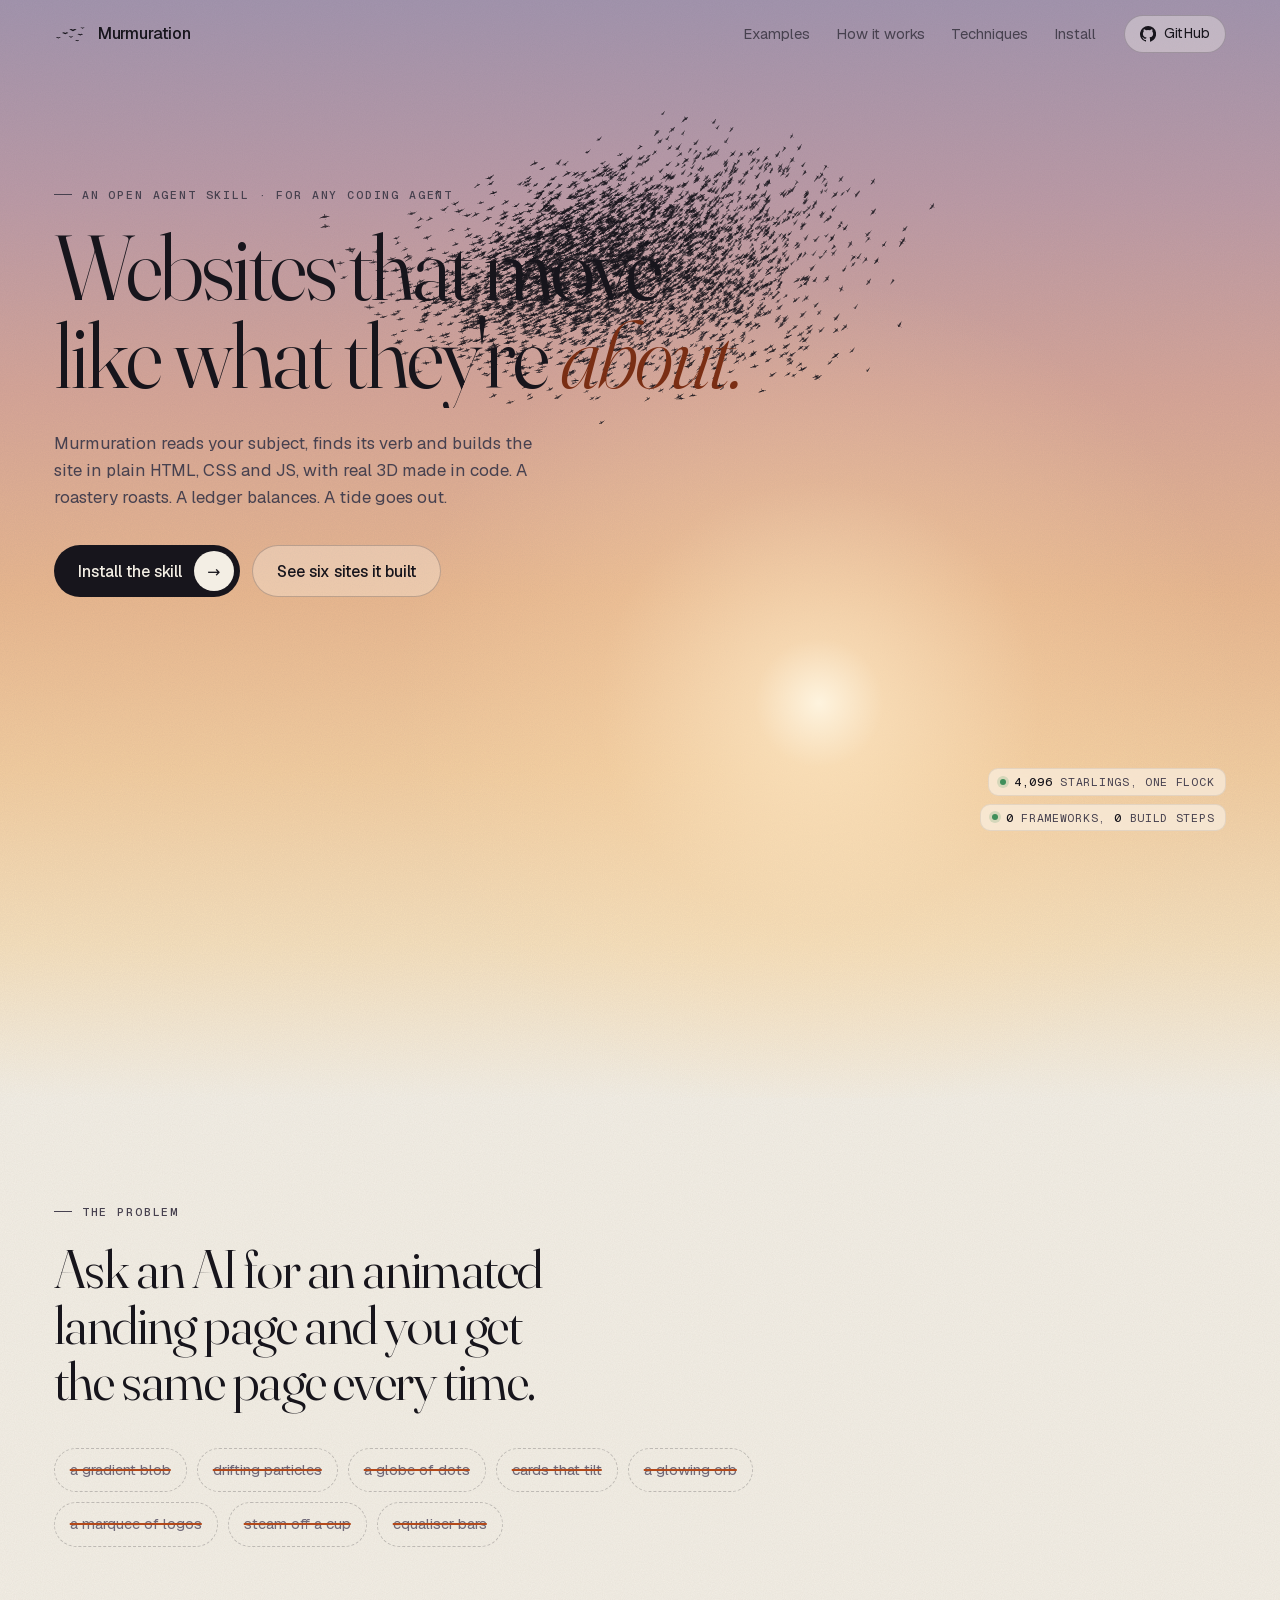
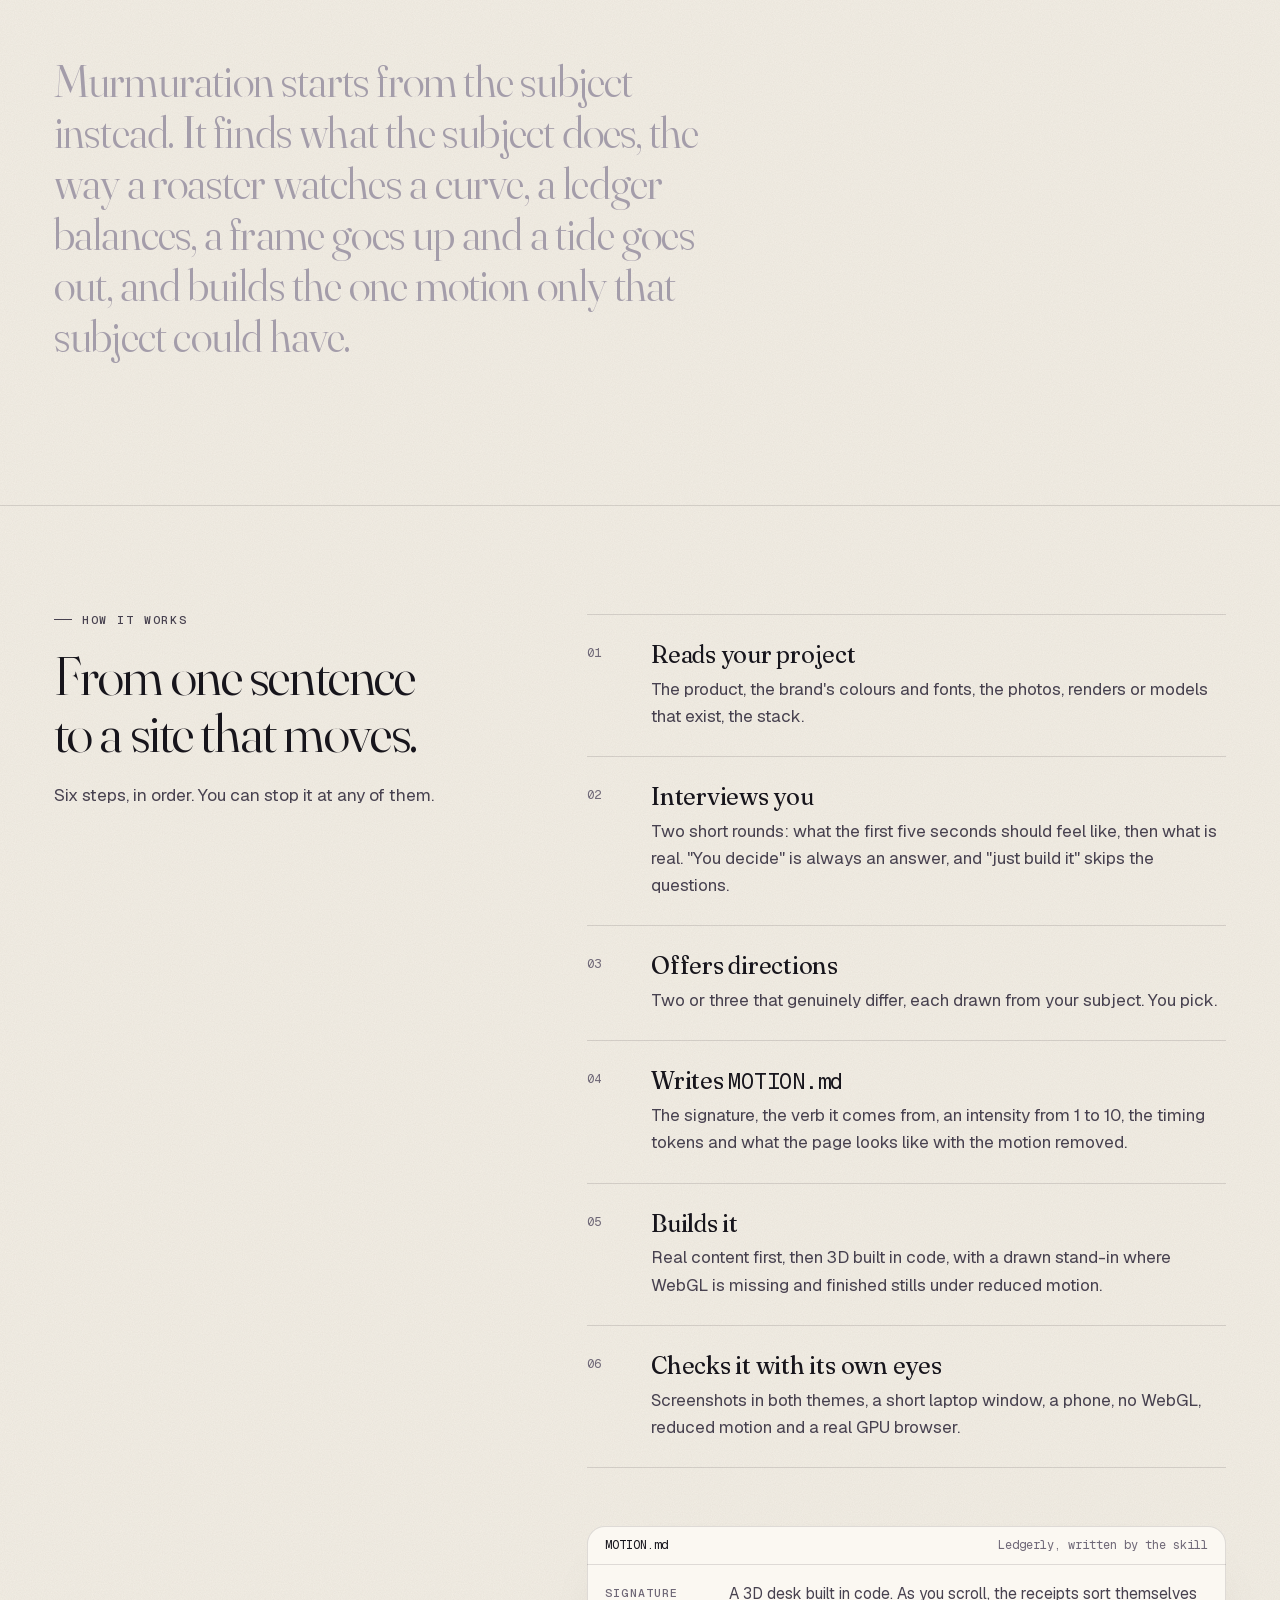
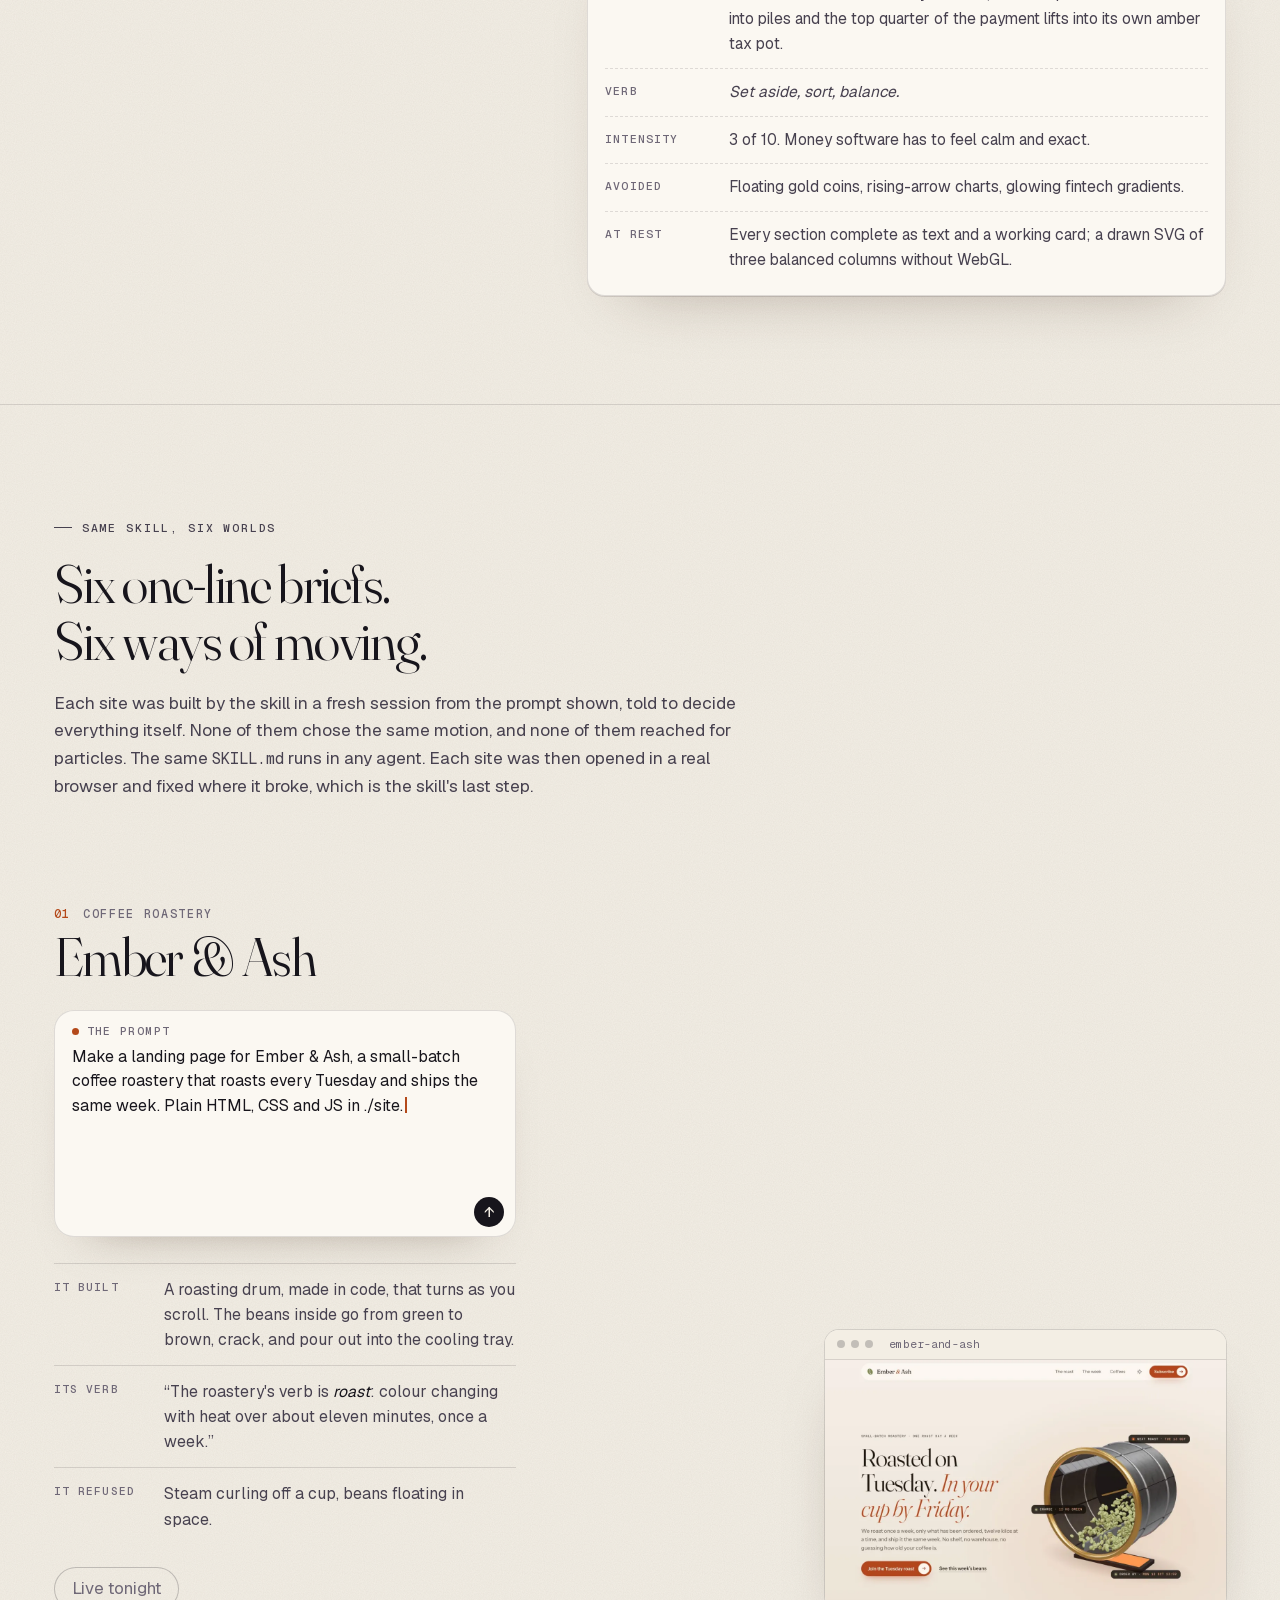
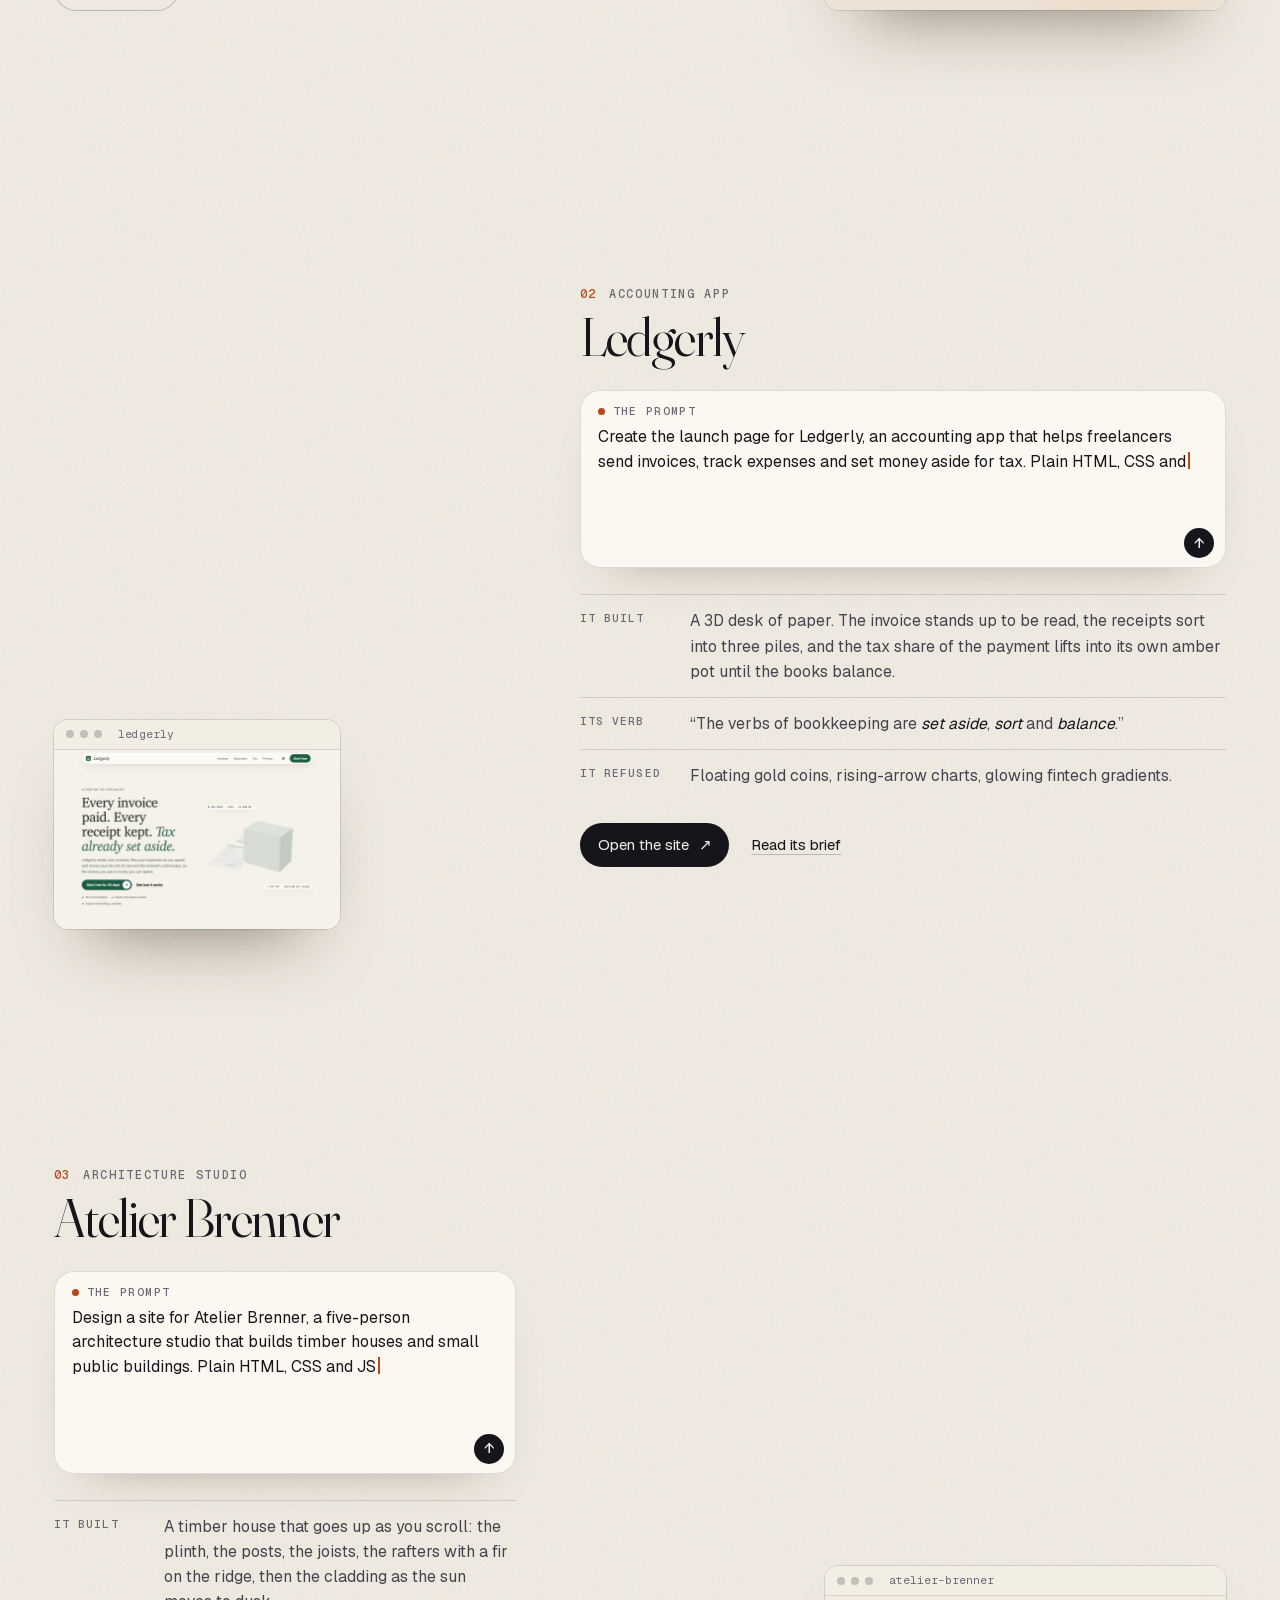
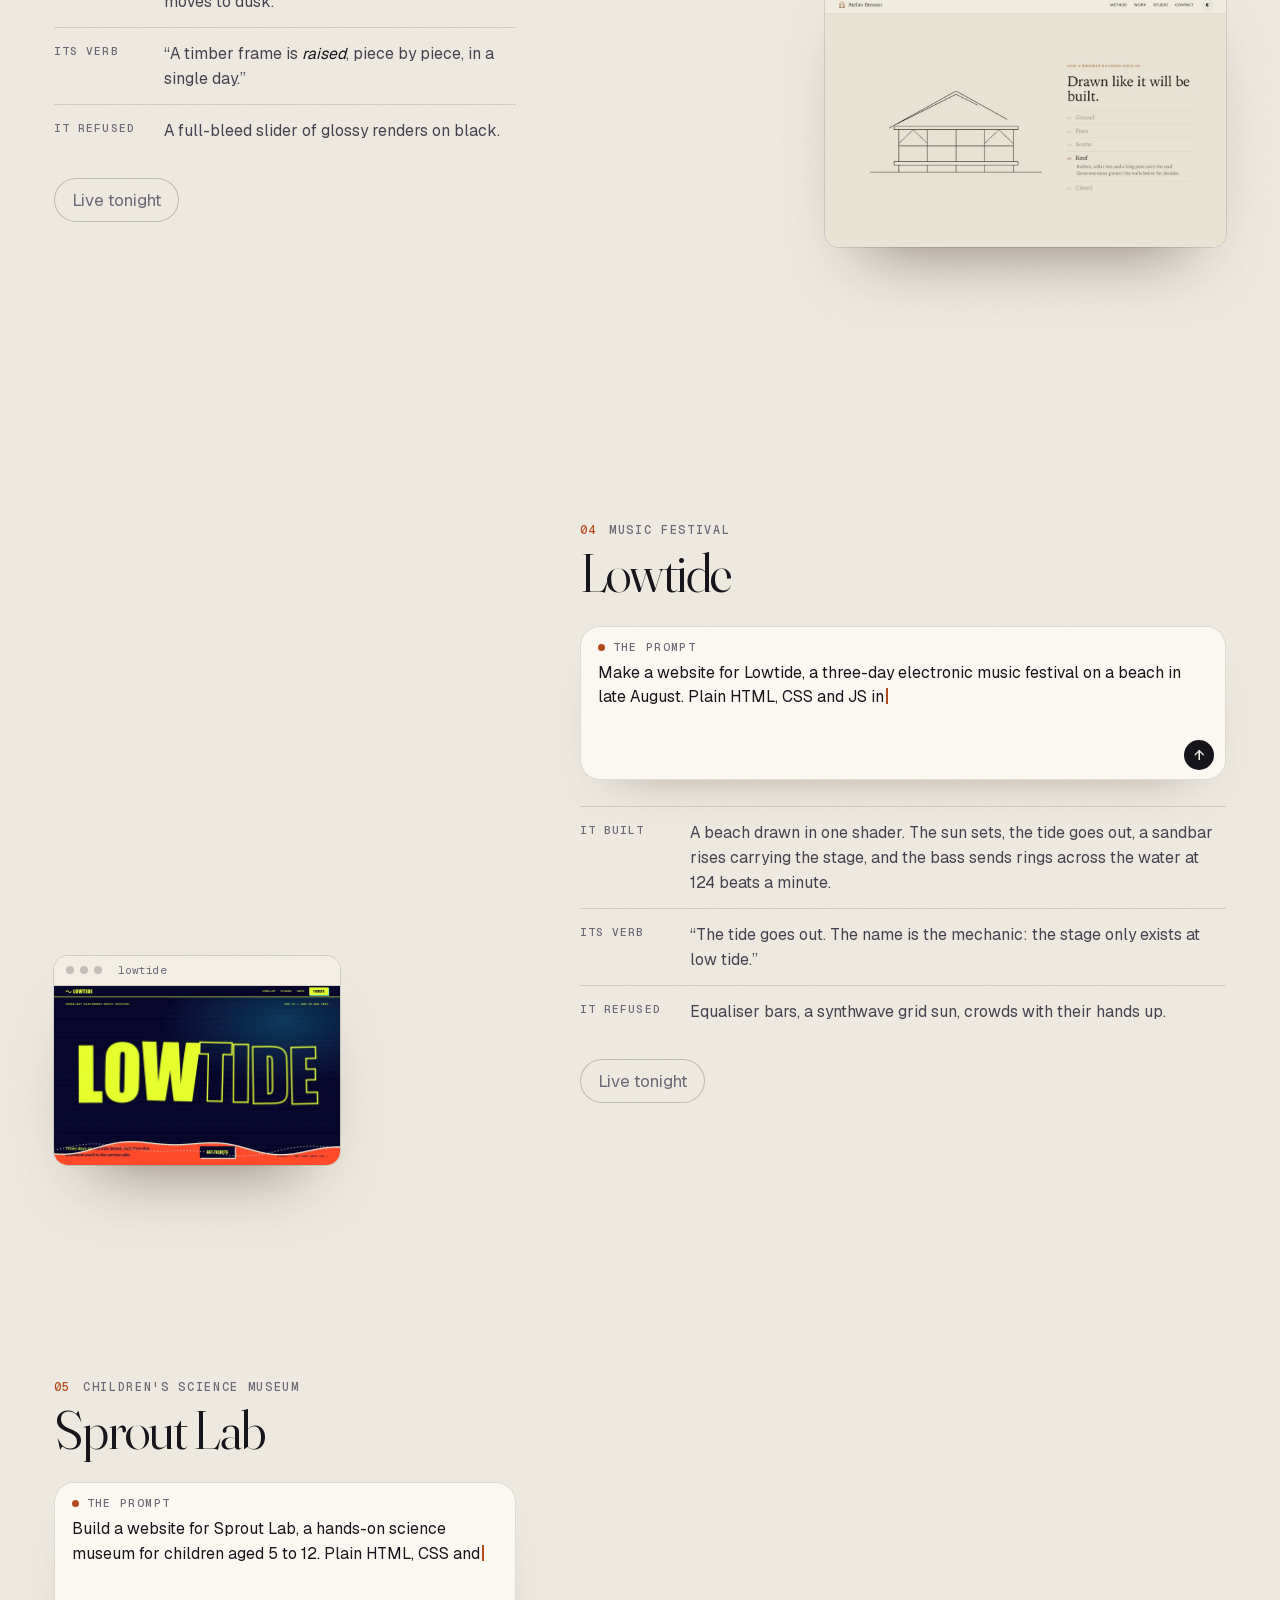
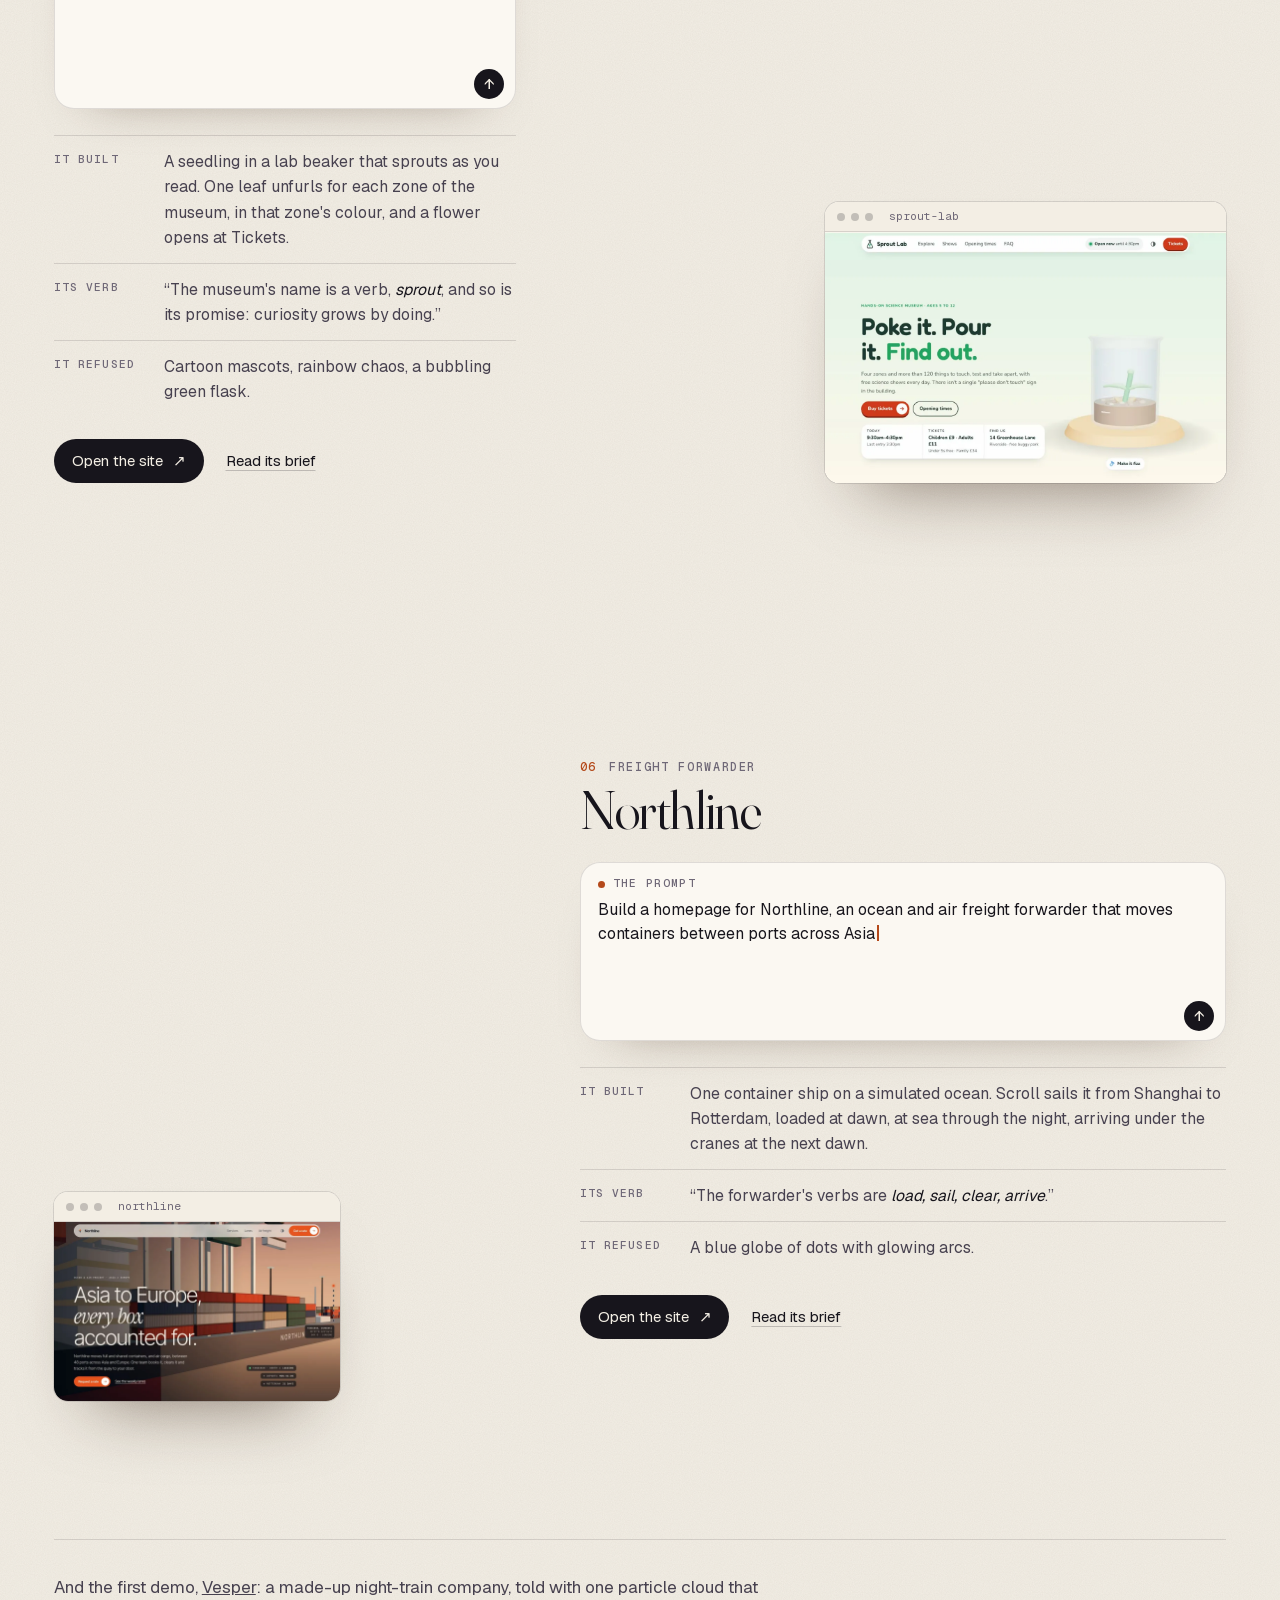
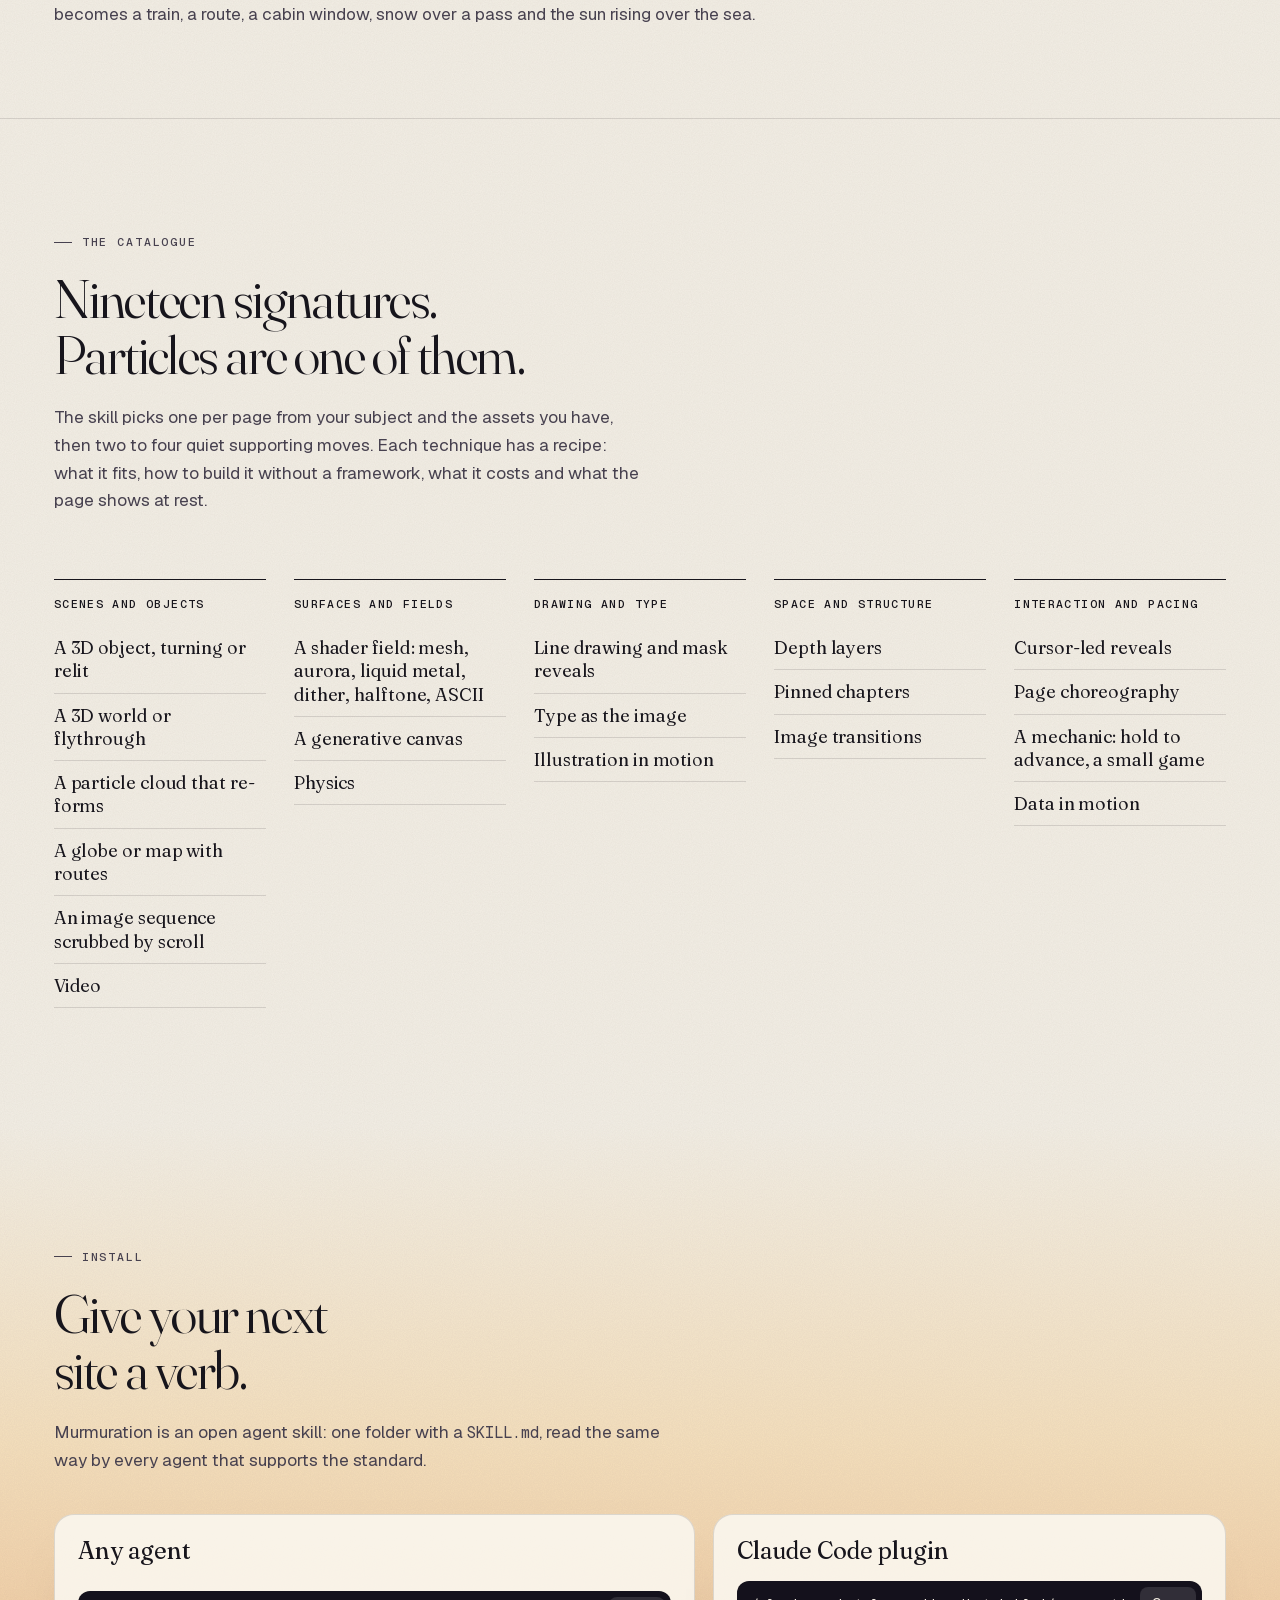
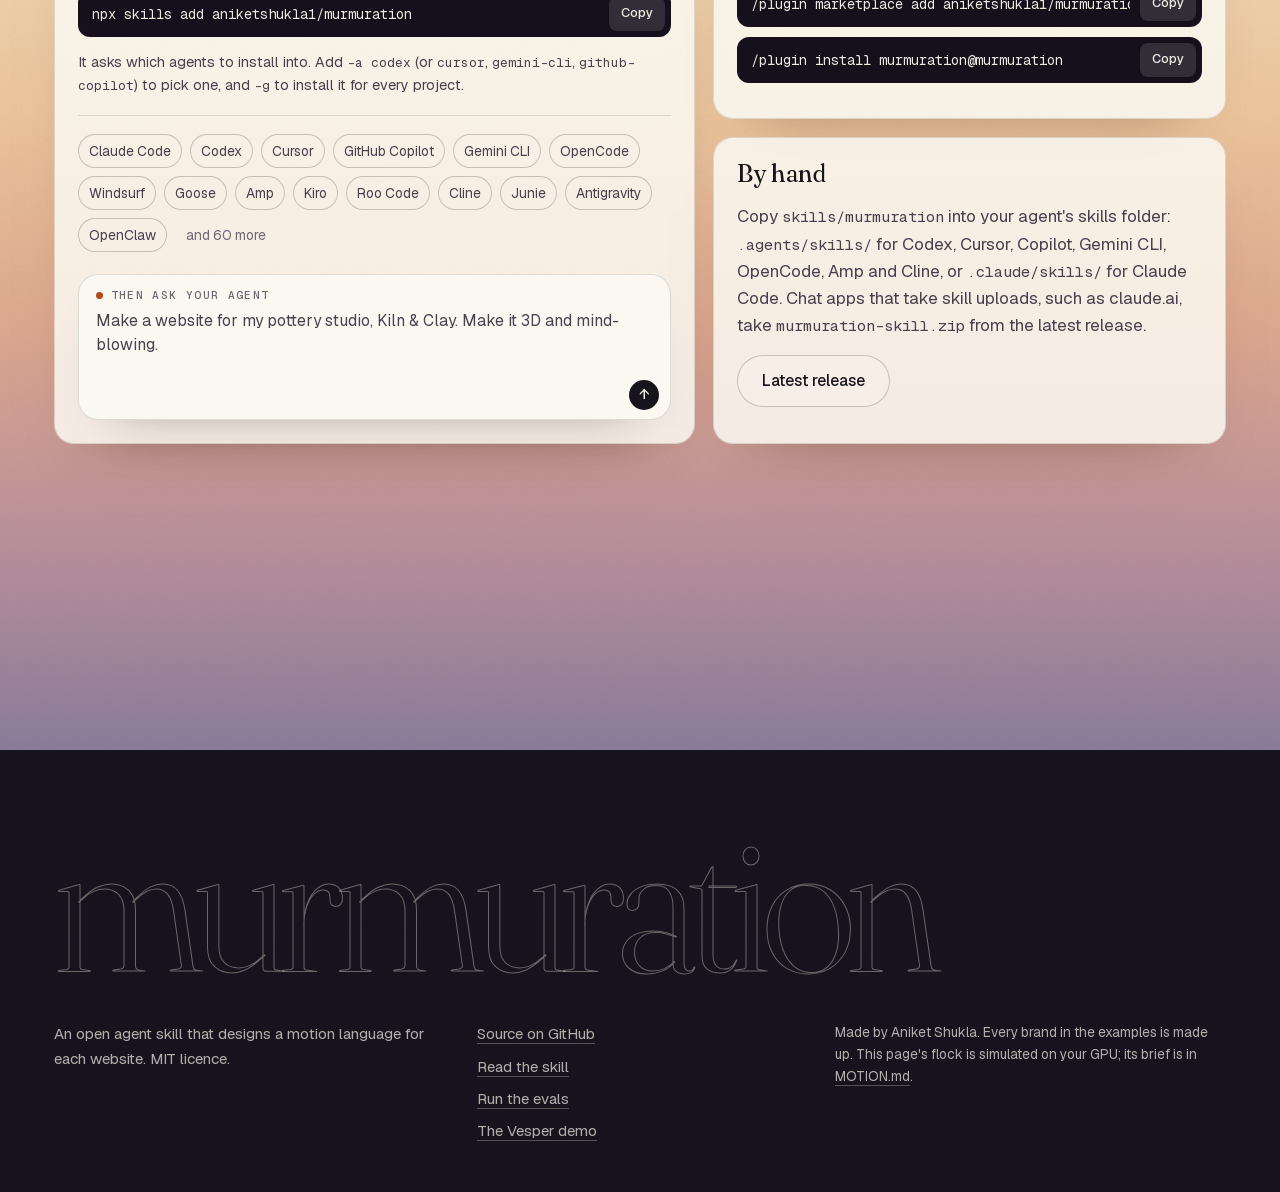
==== commit 1e031f4f: "Freight example live; the other three examples are marked live tonight - examples/freight-forwarder:" ====
--- a/site/index.html
+++ b/site/index.html
@@ -135,14 +135,14 @@
           <div><dt>Its verb</dt><dd>“The roastery's verb is <em>roast</em>: colour changing with heat over about eleven minutes, once a week.”</dd></div>
           <div><dt>It refused</dt><dd>Steam curling off a cup, beans floating in space.</dd></div>
         </dl>
-        <p class="ex-links"><a class="go" href="examples/coffee-roastery/">Open the site <i aria-hidden="true">↗</i></a><a href="examples/coffee-roastery/MOTION.md">Read its brief</a></p>
+        <p class="ex-links"><span class="go soon" data-soon="coffee-roastery">Live tonight</span></p>
       </div>
       <div class="ex-stage">
         <p class="stage-cap" aria-hidden="true">The flock, as <b>a roasting drum</b></p>
-        <a class="shot" href="examples/coffee-roastery/" aria-label="Open the Ember &amp; Ash site">
+        <div class="shot">
           <span class="bar" aria-hidden="true"><i></i><i></i><i></i><b>ember-and-ash</b></span>
           <img src="media/coffee-roastery.webp" alt="The Ember &amp; Ash site: a 3D roasting drum beside the headline." loading="lazy" width="1440" height="900">
-        </a>
+        </div>
       </div>
     </div>
   </article>
@@ -187,14 +187,14 @@
           <div><dt>Its verb</dt><dd>“A timber frame is <em>raised</em>, piece by piece, in a single day.”</dd></div>
           <div><dt>It refused</dt><dd>A full-bleed slider of glossy renders on black.</dd></div>
         </dl>
-        <p class="ex-links"><a class="go" href="examples/architecture-studio/">Open the site <i aria-hidden="true">↗</i></a><a href="examples/architecture-studio/MOTION.md">Read its brief</a></p>
+        <p class="ex-links"><span class="go soon" data-soon="architecture-studio">Live tonight</span></p>
       </div>
       <div class="ex-stage">
         <p class="stage-cap" aria-hidden="true">The flock, as <b>a timber frame</b></p>
-        <a class="shot" href="examples/architecture-studio/" aria-label="Open the Atelier Brenner site">
+        <div class="shot">
           <span class="bar" aria-hidden="true"><i></i><i></i><i></i><b>atelier-brenner</b></span>
           <img src="media/architecture-studio.webp" alt="The Atelier Brenner site: a timber house frame drawn beside the headline." loading="lazy" width="1440" height="900">
-        </a>
+        </div>
       </div>
     </div>
   </article>
@@ -213,14 +213,14 @@
           <div><dt>Its verb</dt><dd>“The tide goes out. The name is the mechanic: the stage only exists at low tide.”</dd></div>
           <div><dt>It refused</dt><dd>Equaliser bars, a synthwave grid sun, crowds with their hands up.</dd></div>
         </dl>
-        <p class="ex-links"><a class="go" href="examples/music-festival/">Open the site <i aria-hidden="true">↗</i></a><a href="examples/music-festival/MOTION.md">Read its brief</a></p>
+        <p class="ex-links"><span class="go soon" data-soon="music-festival">Live tonight</span></p>
       </div>
       <div class="ex-stage">
         <p class="stage-cap" aria-hidden="true">The flock, as <b>a breaking wave</b></p>
-        <a class="shot" href="examples/music-festival/" aria-label="Open the Lowtide site">
+        <div class="shot">
           <span class="bar" aria-hidden="true"><i></i><i></i><i></i><b>lowtide</b></span>
           <img src="media/music-festival.webp" alt="The Lowtide site: a beach at sunset with the festival name set over the sea." loading="lazy" width="1440" height="900">
-        </a>
+        </div>
       </div>
     </div>
   </article>
--- a/site/styles.css
+++ b/site/styles.css
@@ -195,6 +195,7 @@
 .ex-links .go { display: inline-flex; align-items: center; gap: 10px; min-height: 44px; padding: 0 18px; border-radius: 999px; background: var(--ink); color: var(--paper); text-decoration: none; }
 .ex-links .go i { font-style: normal; transition: transform var(--dur-hover) var(--ease-out); }
 .ex-links .go:hover i { transform: translate(2px, -2px); }
+.ex-links .soon { background: transparent; color: var(--ink-3); box-shadow: inset 0 0 0 1px var(--rule-2); }
 
 /* The stage: the flock forms the subject in its upper part; the real site sits in front, lower down. */
 .ex-stage { position: relative; min-height: min(78svh, 760px); display: flex; align-items: flex-end; }
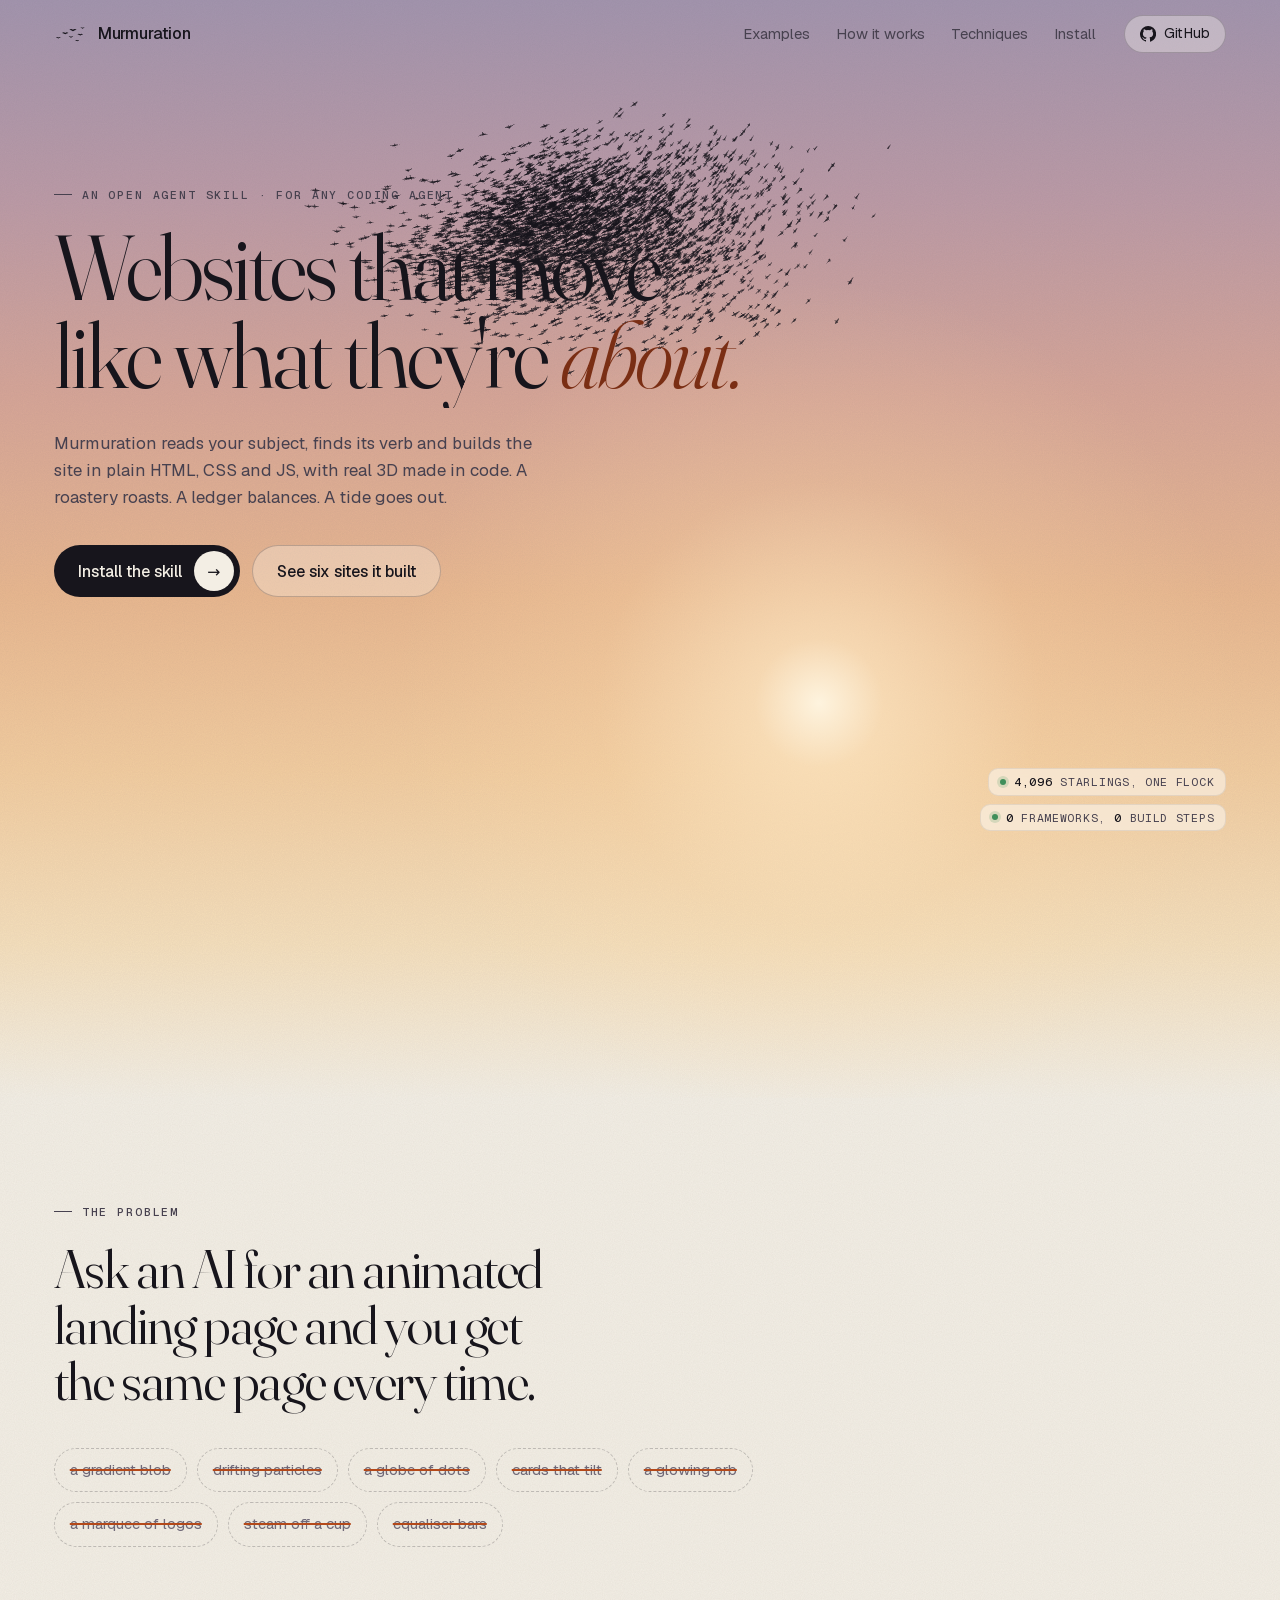
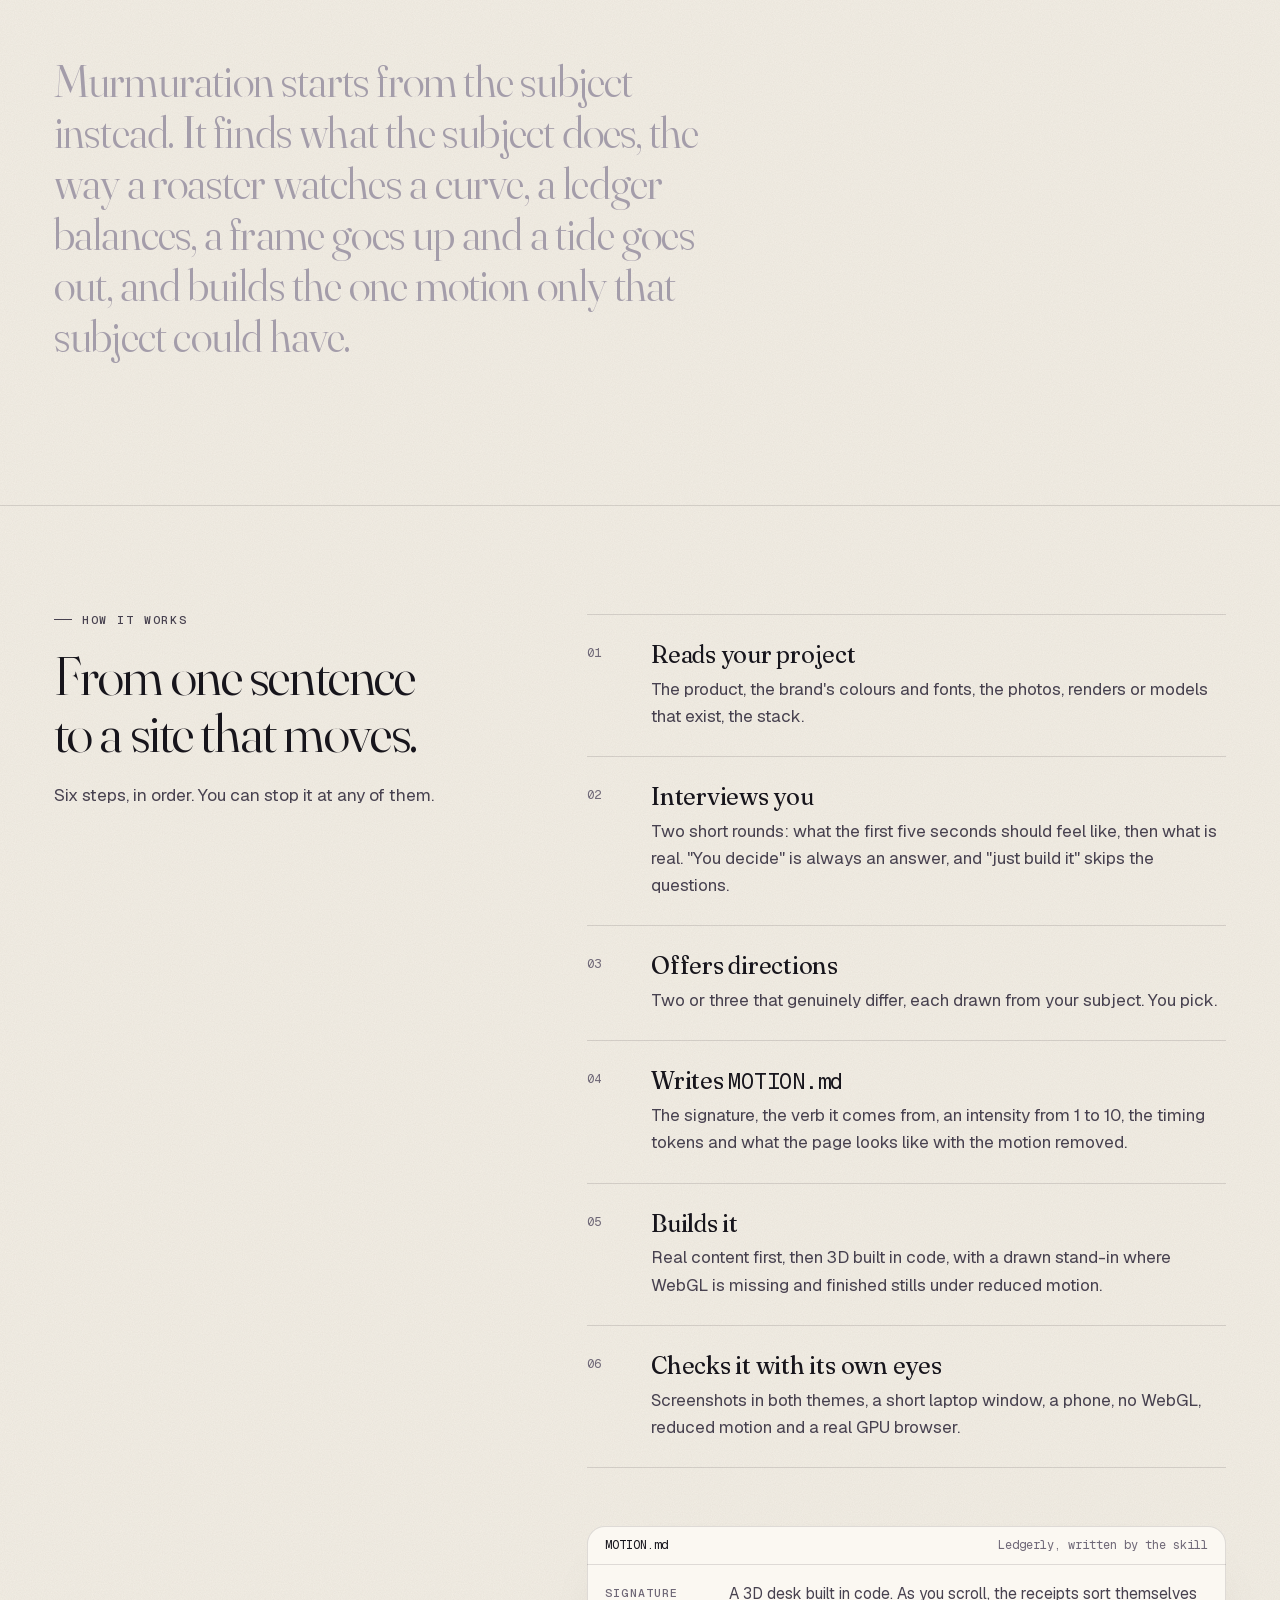
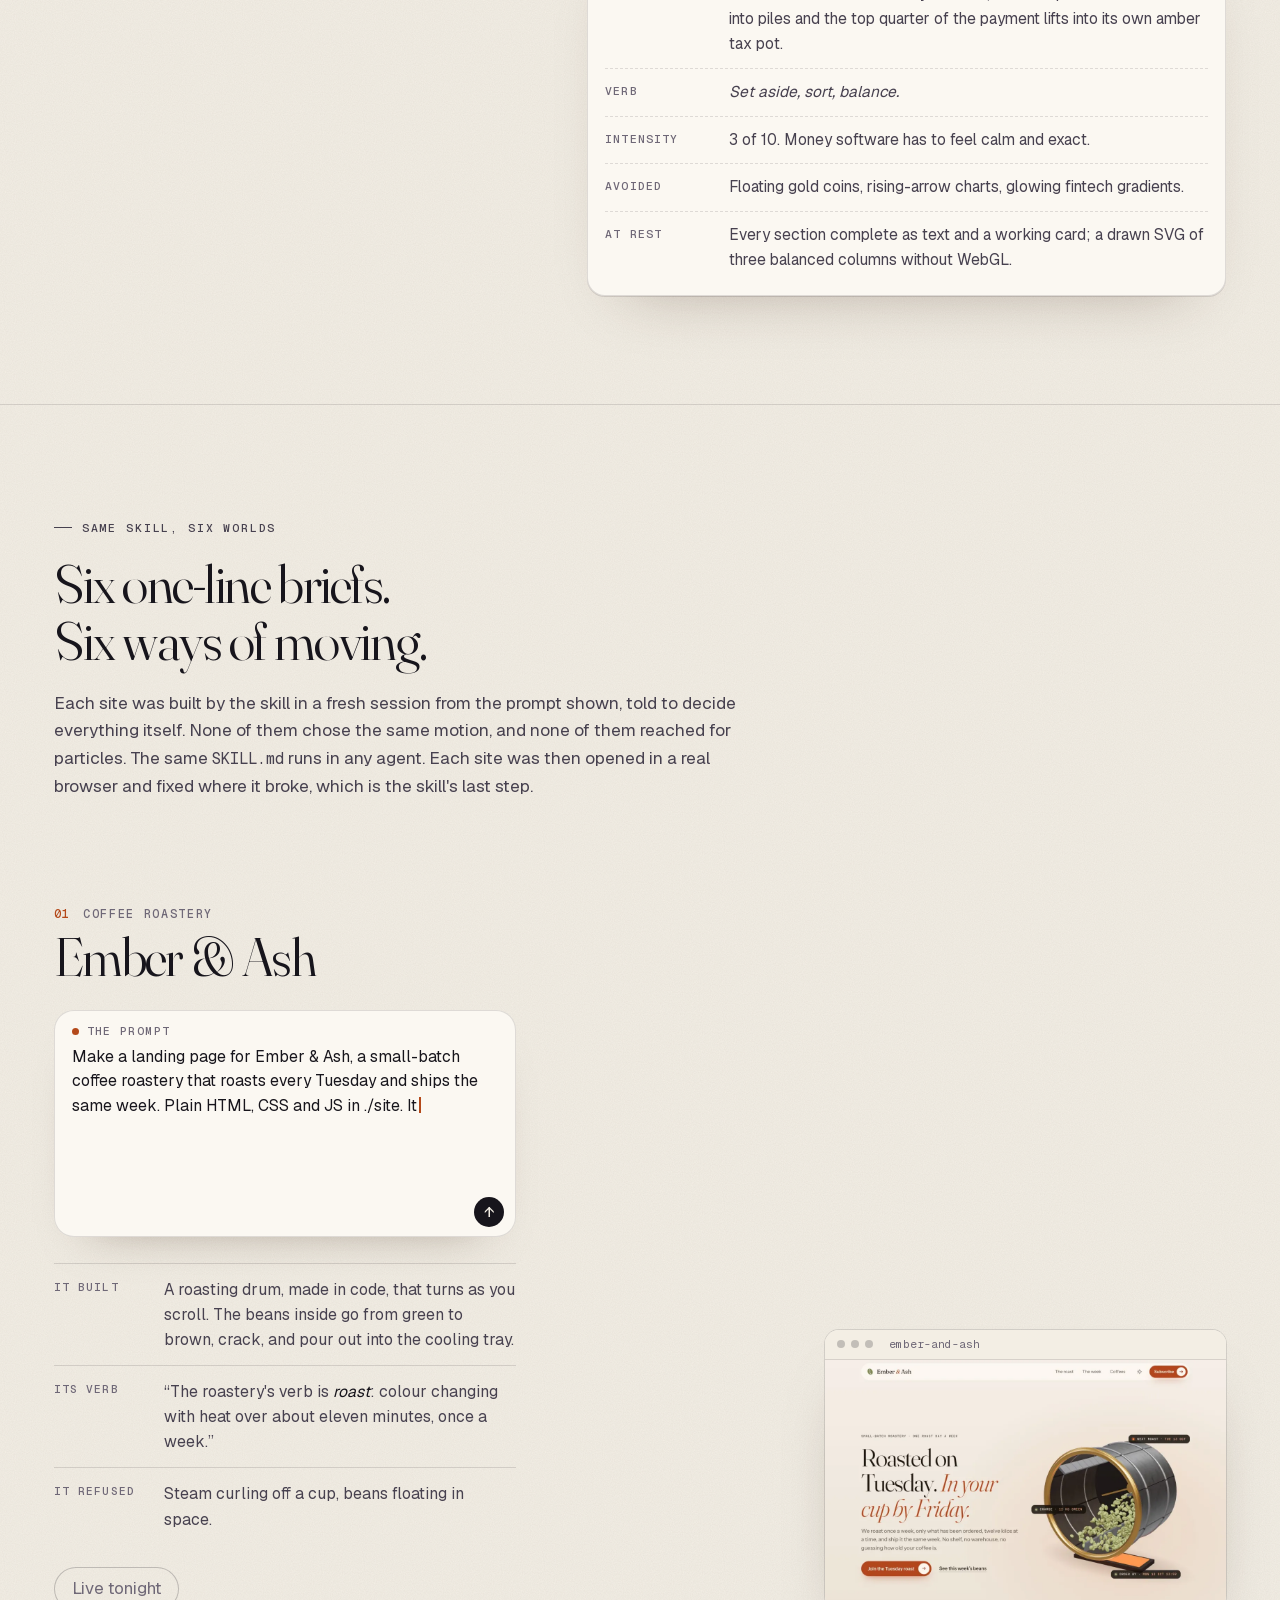
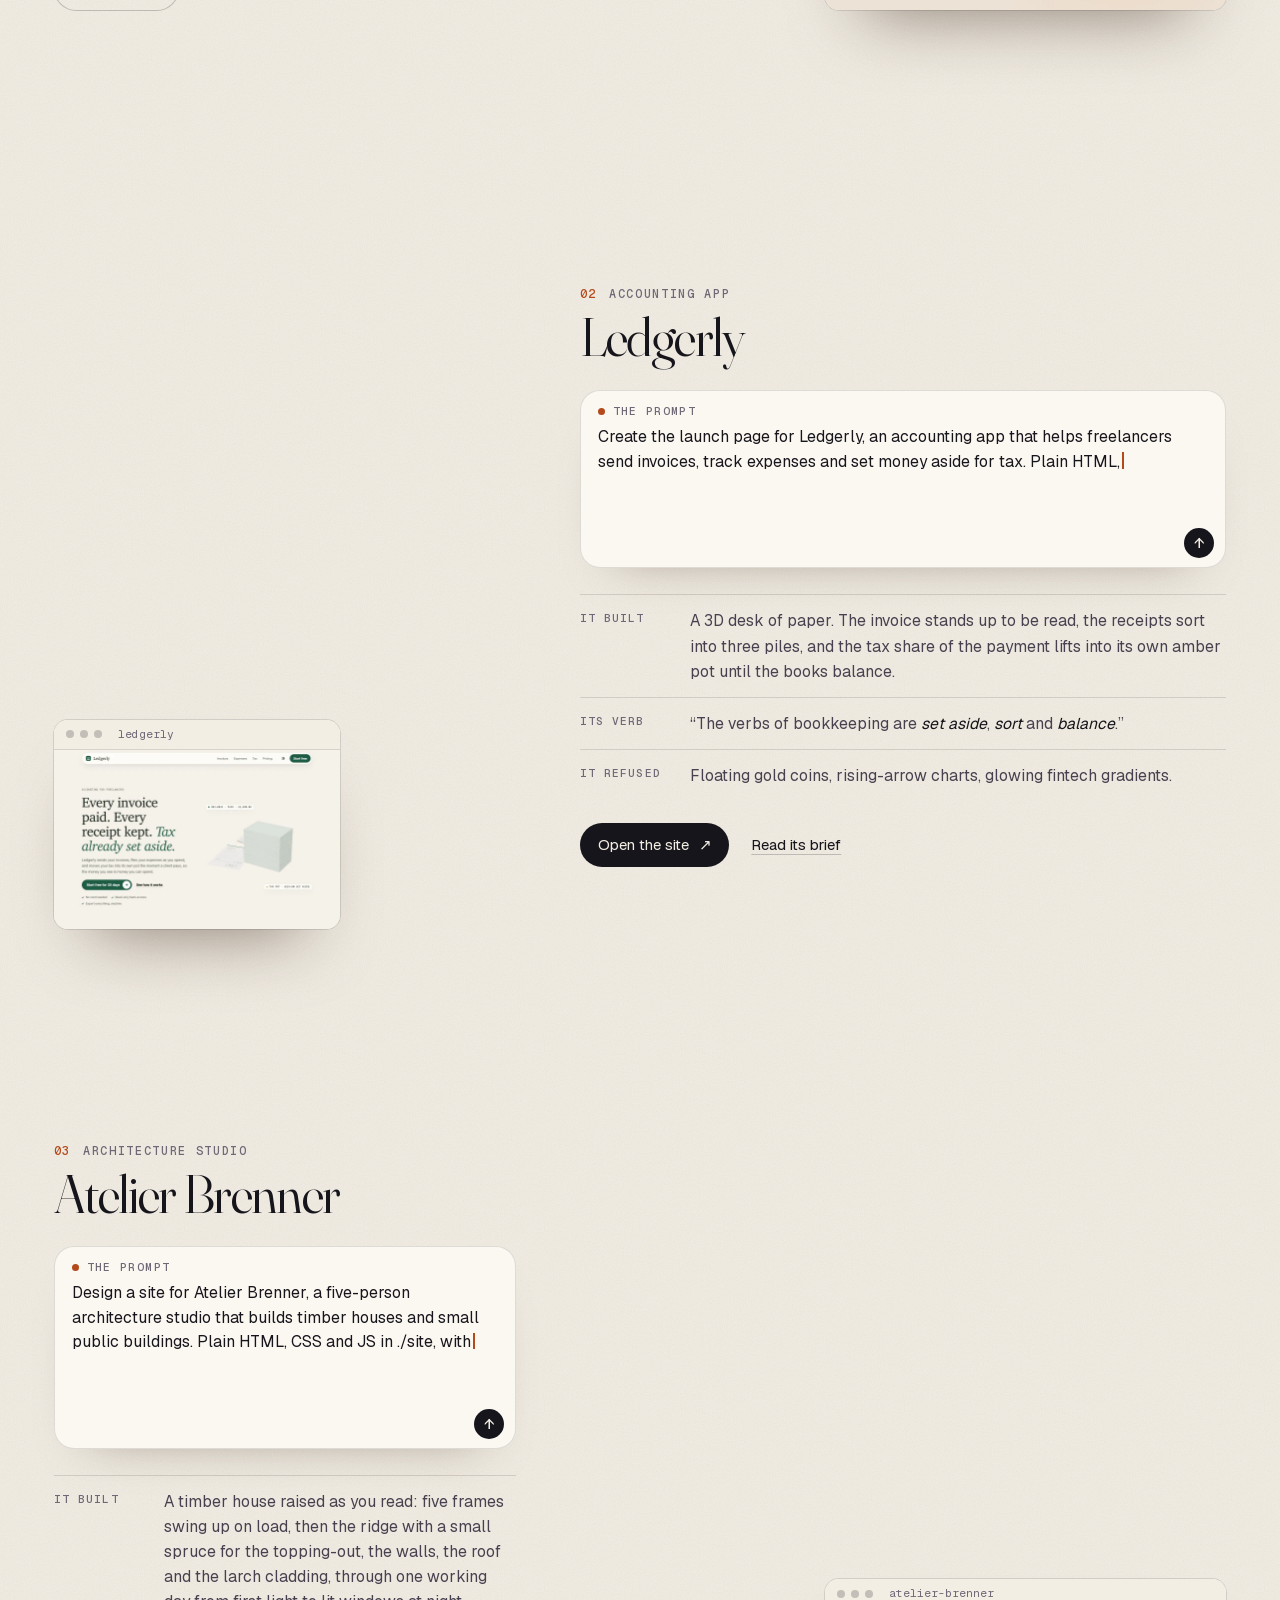
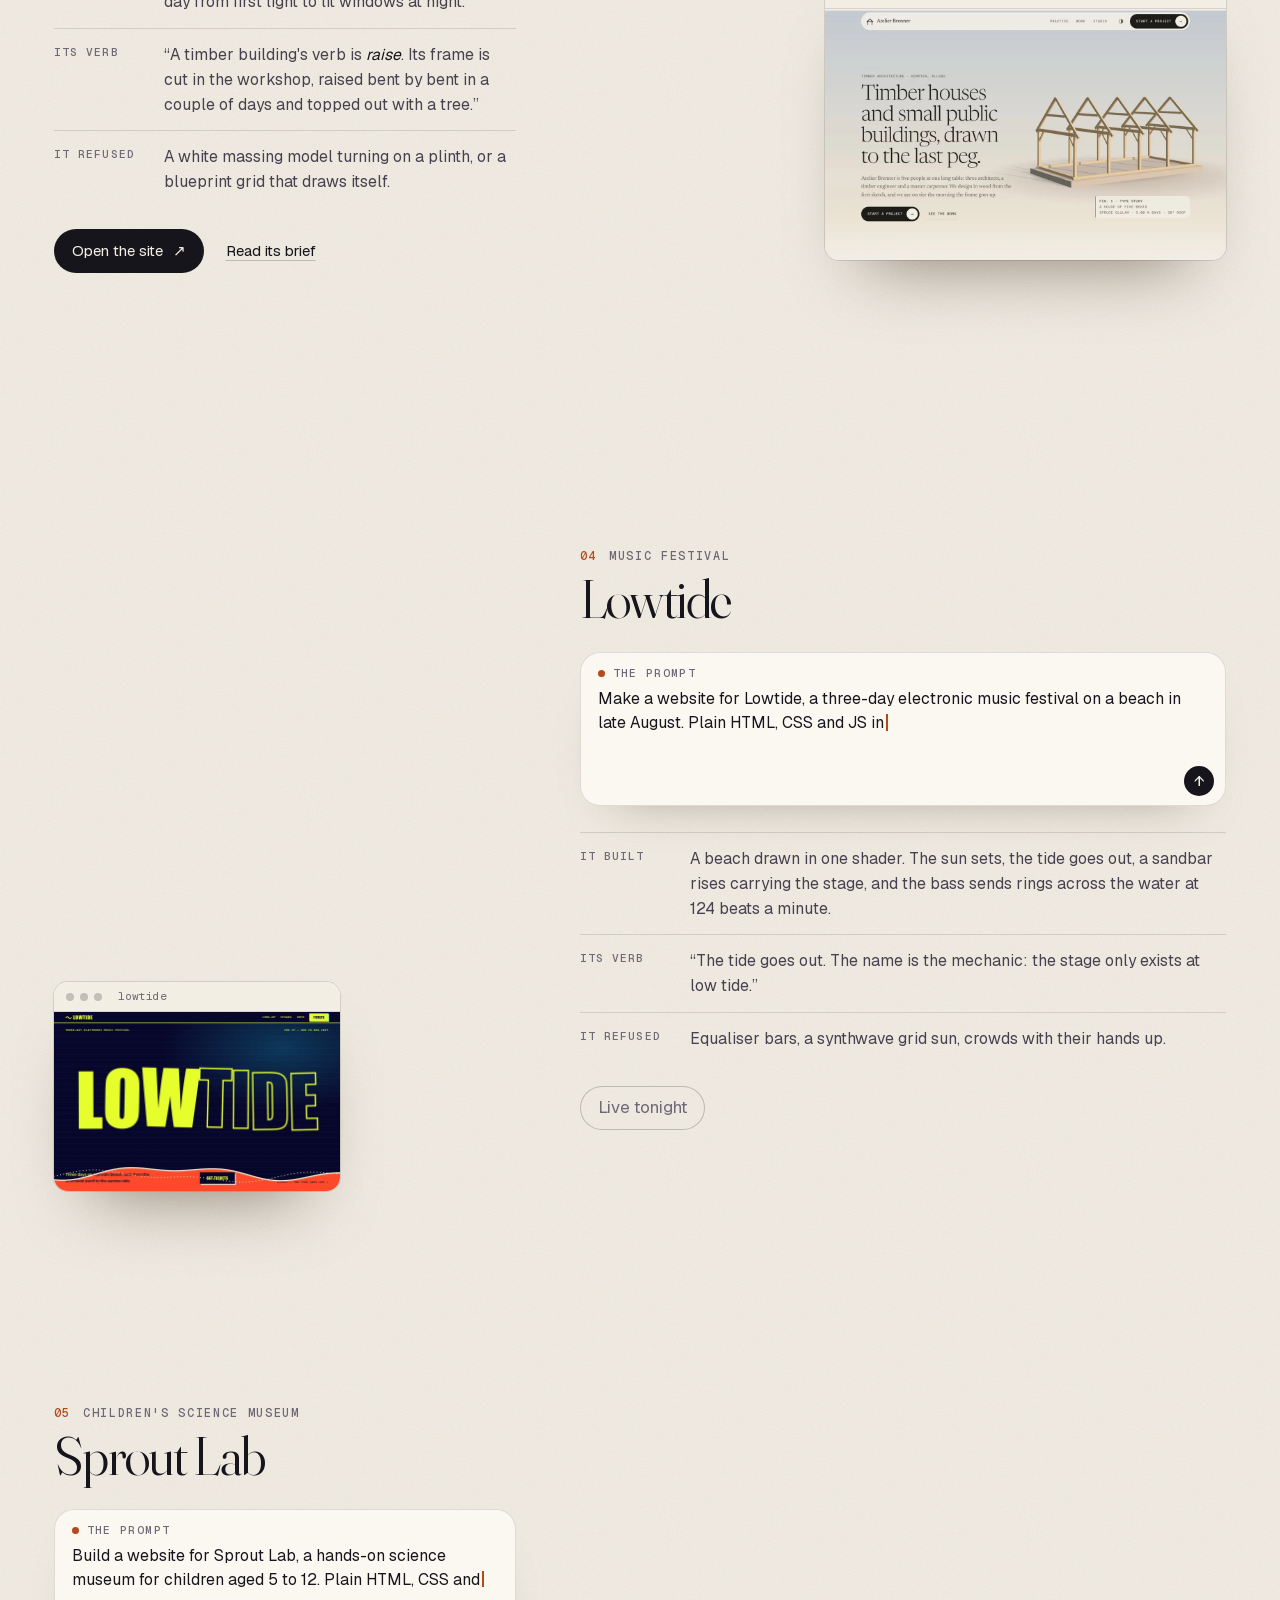
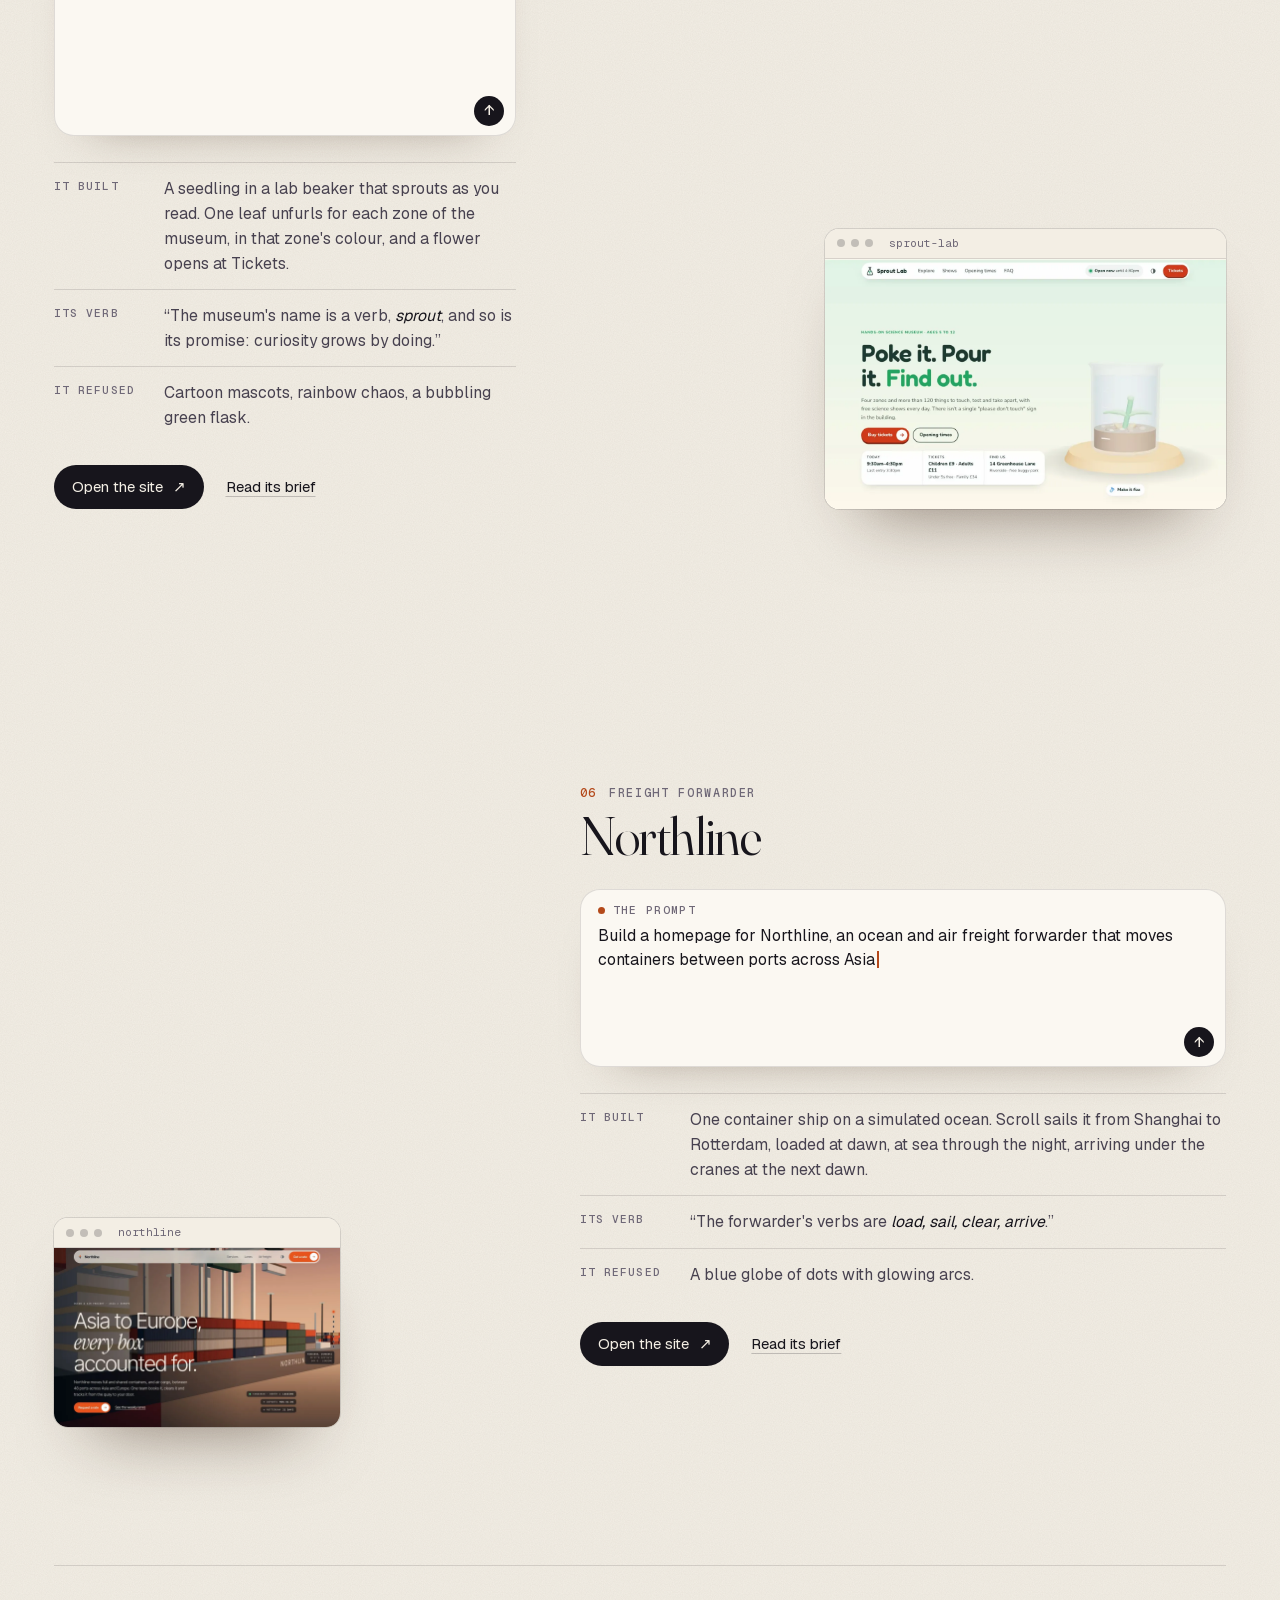
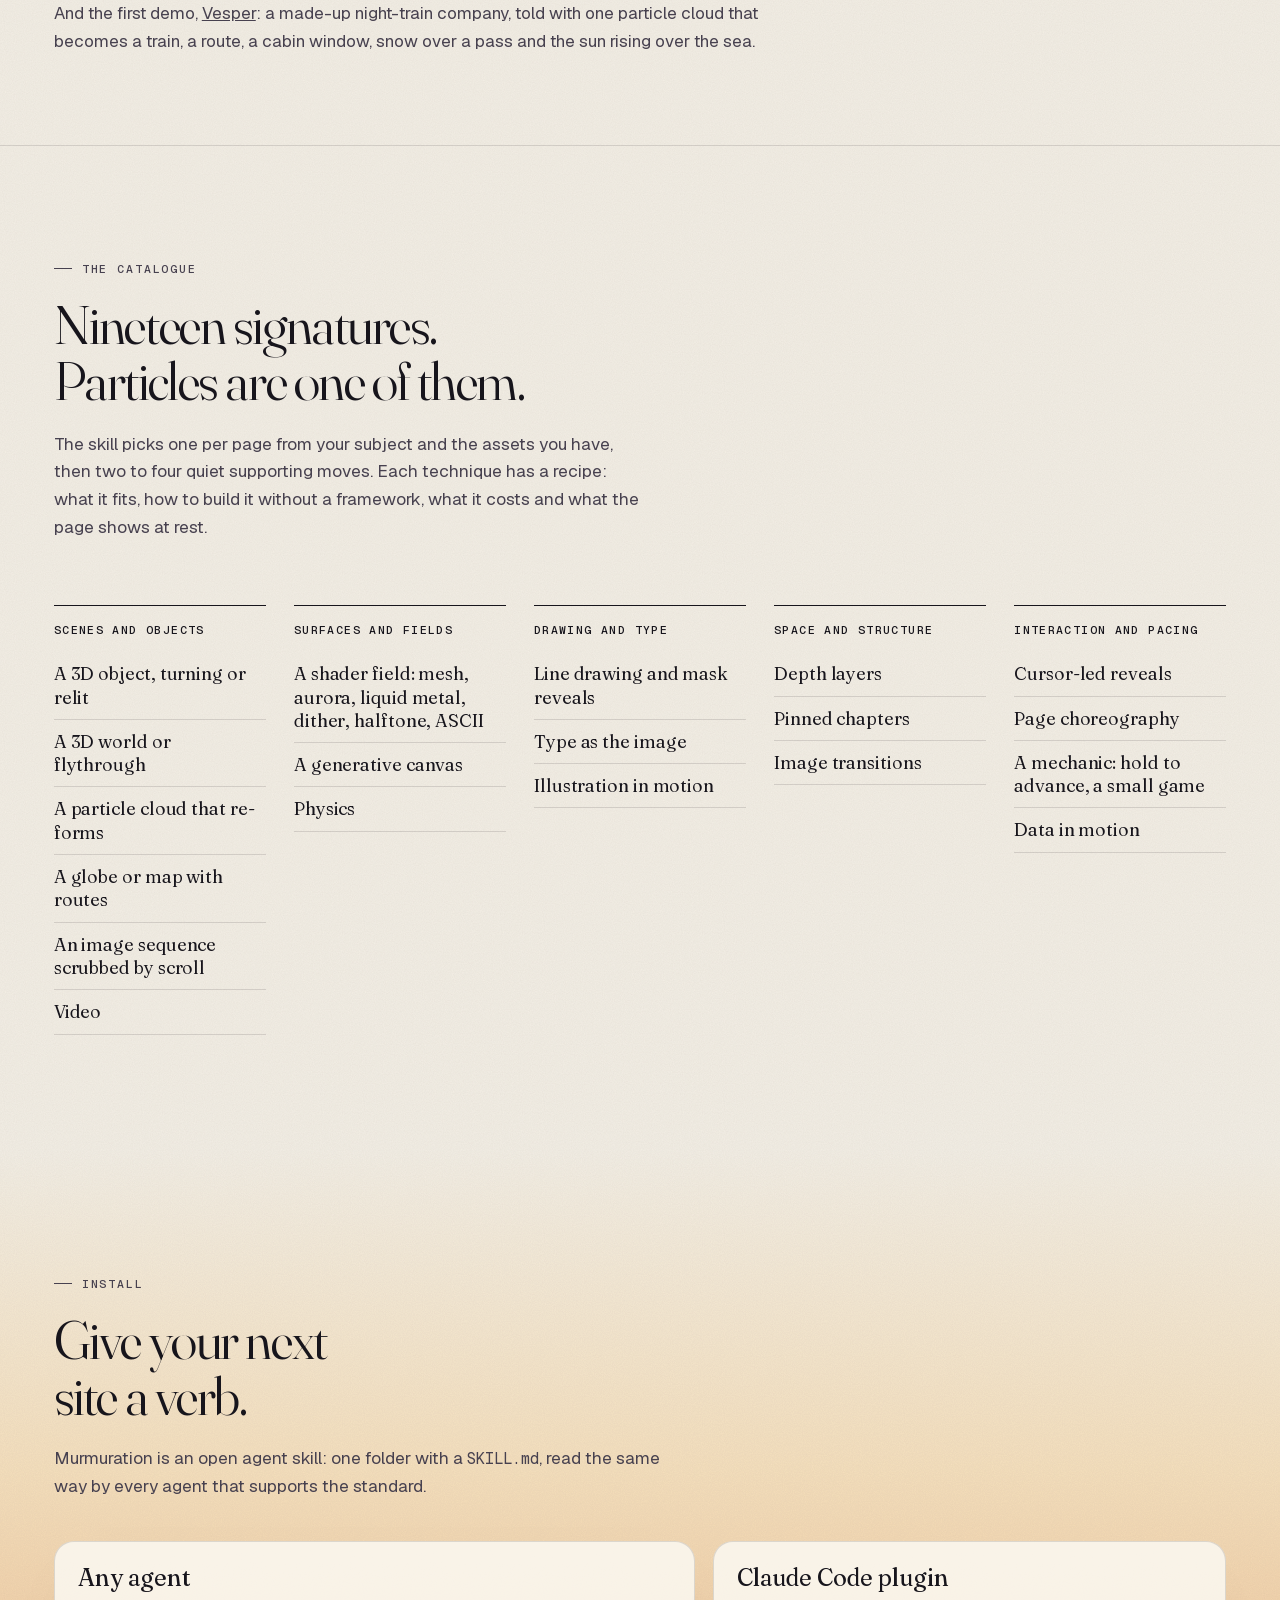
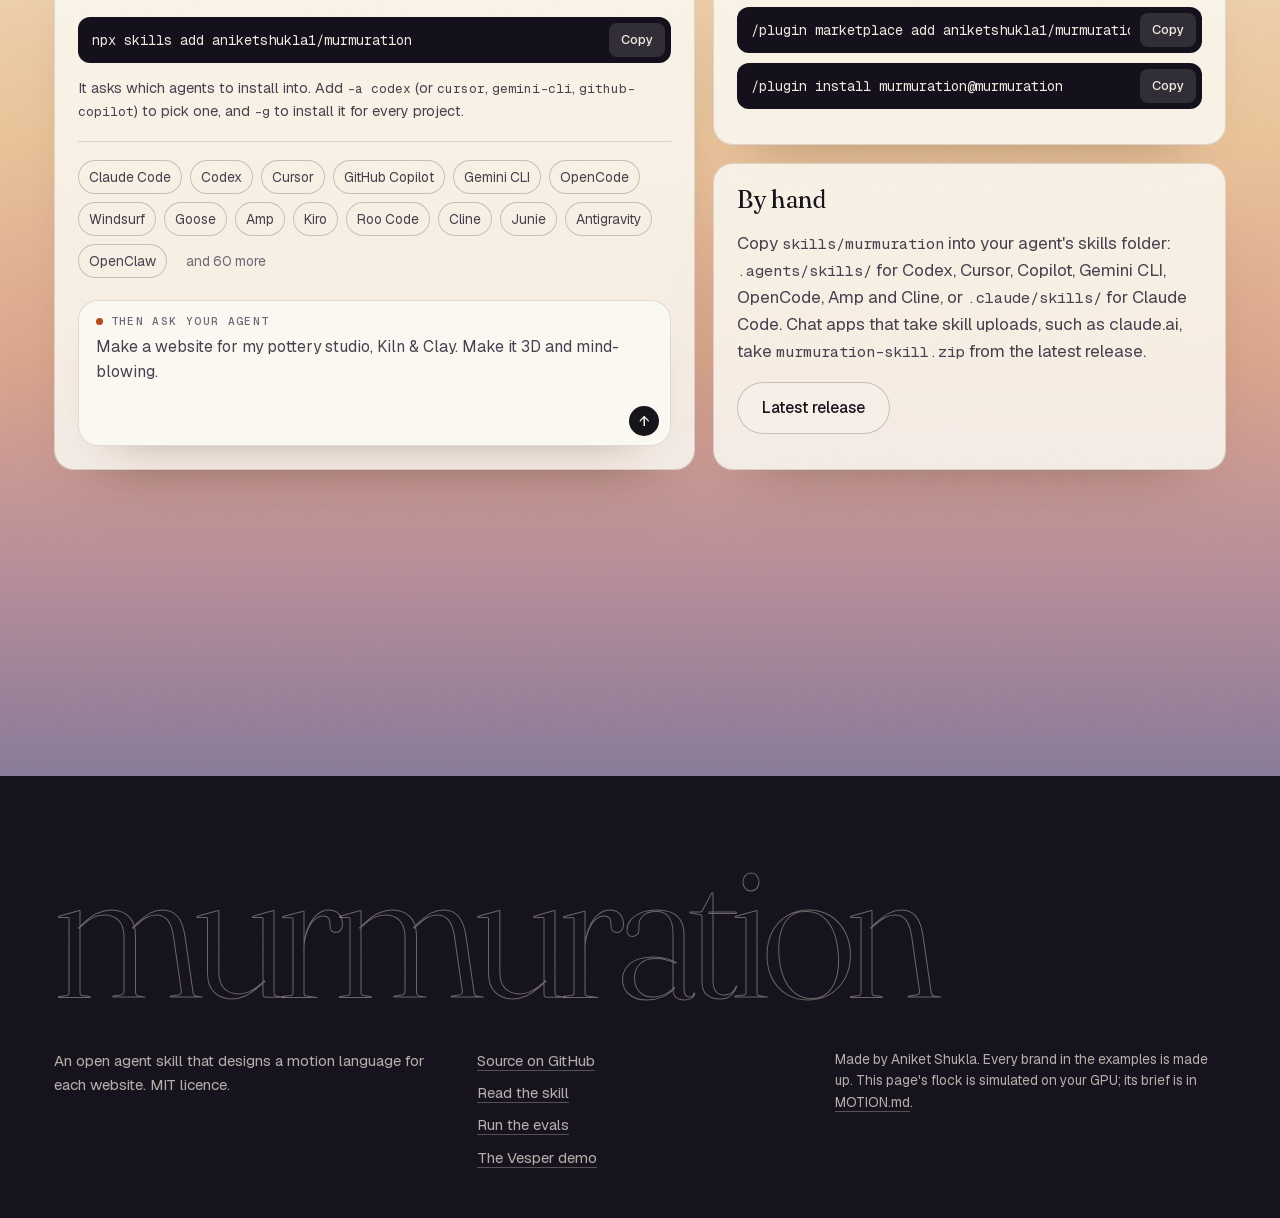
==== commit f4872067: "Architecture example live: Atelier Brenner's timber house, raised as you scroll - examples/architect" ====
--- a/site/index.html
+++ b/site/index.html
@@ -183,18 +183,18 @@
           <p data-type>Design a site for Atelier Brenner, a five-person architecture studio that builds timber houses and small public buildings. Plain HTML, CSS and JS in ./site, with tasteful motion. Don't ask me questions first: make the decisions yourself and tell me what you chose.</p>
         </figure>
         <dl class="chose">
-          <div><dt>It built</dt><dd>A timber house that goes up as you scroll: the plinth, the posts, the joists, the rafters with a fir on the ridge, then the cladding as the sun moves to dusk.</dd></div>
-          <div><dt>Its verb</dt><dd>“A timber frame is <em>raised</em>, piece by piece, in a single day.”</dd></div>
-          <div><dt>It refused</dt><dd>A full-bleed slider of glossy renders on black.</dd></div>
-        </dl>
-        <p class="ex-links"><span class="go soon" data-soon="architecture-studio">Live tonight</span></p>
+          <div><dt>It built</dt><dd>A timber house raised as you read: five frames swing up on load, then the ridge with a small spruce for the topping-out, the walls, the roof and the larch cladding, through one working day from first light to lit windows at night.</dd></div>
+          <div><dt>Its verb</dt><dd>“A timber building's verb is <em>raise</em>. Its frame is cut in the workshop, raised bent by bent in a couple of days and topped out with a tree.”</dd></div>
+          <div><dt>It refused</dt><dd>A white massing model turning on a plinth, or a blueprint grid that draws itself.</dd></div>
+        </dl>
+        <p class="ex-links"><a class="go" href="examples/architecture-studio/">Open the site <i aria-hidden="true">↗</i></a><a href="examples/architecture-studio/MOTION.md">Read its brief</a></p>
       </div>
       <div class="ex-stage">
         <p class="stage-cap" aria-hidden="true">The flock, as <b>a timber frame</b></p>
-        <div class="shot">
+        <a class="shot" href="examples/architecture-studio/" aria-label="Open the Atelier Brenner site">
           <span class="bar" aria-hidden="true"><i></i><i></i><i></i><b>atelier-brenner</b></span>
-          <img src="media/architecture-studio.webp" alt="The Atelier Brenner site: a timber house frame drawn beside the headline." loading="lazy" width="1440" height="900">
-        </div>
+          <img src="media/architecture-studio.webp" alt="The Atelier Brenner site: a 3D timber frame of five bents, raised beside the headline." loading="lazy" width="1440" height="900">
+        </a>
       </div>
     </div>
   </article>
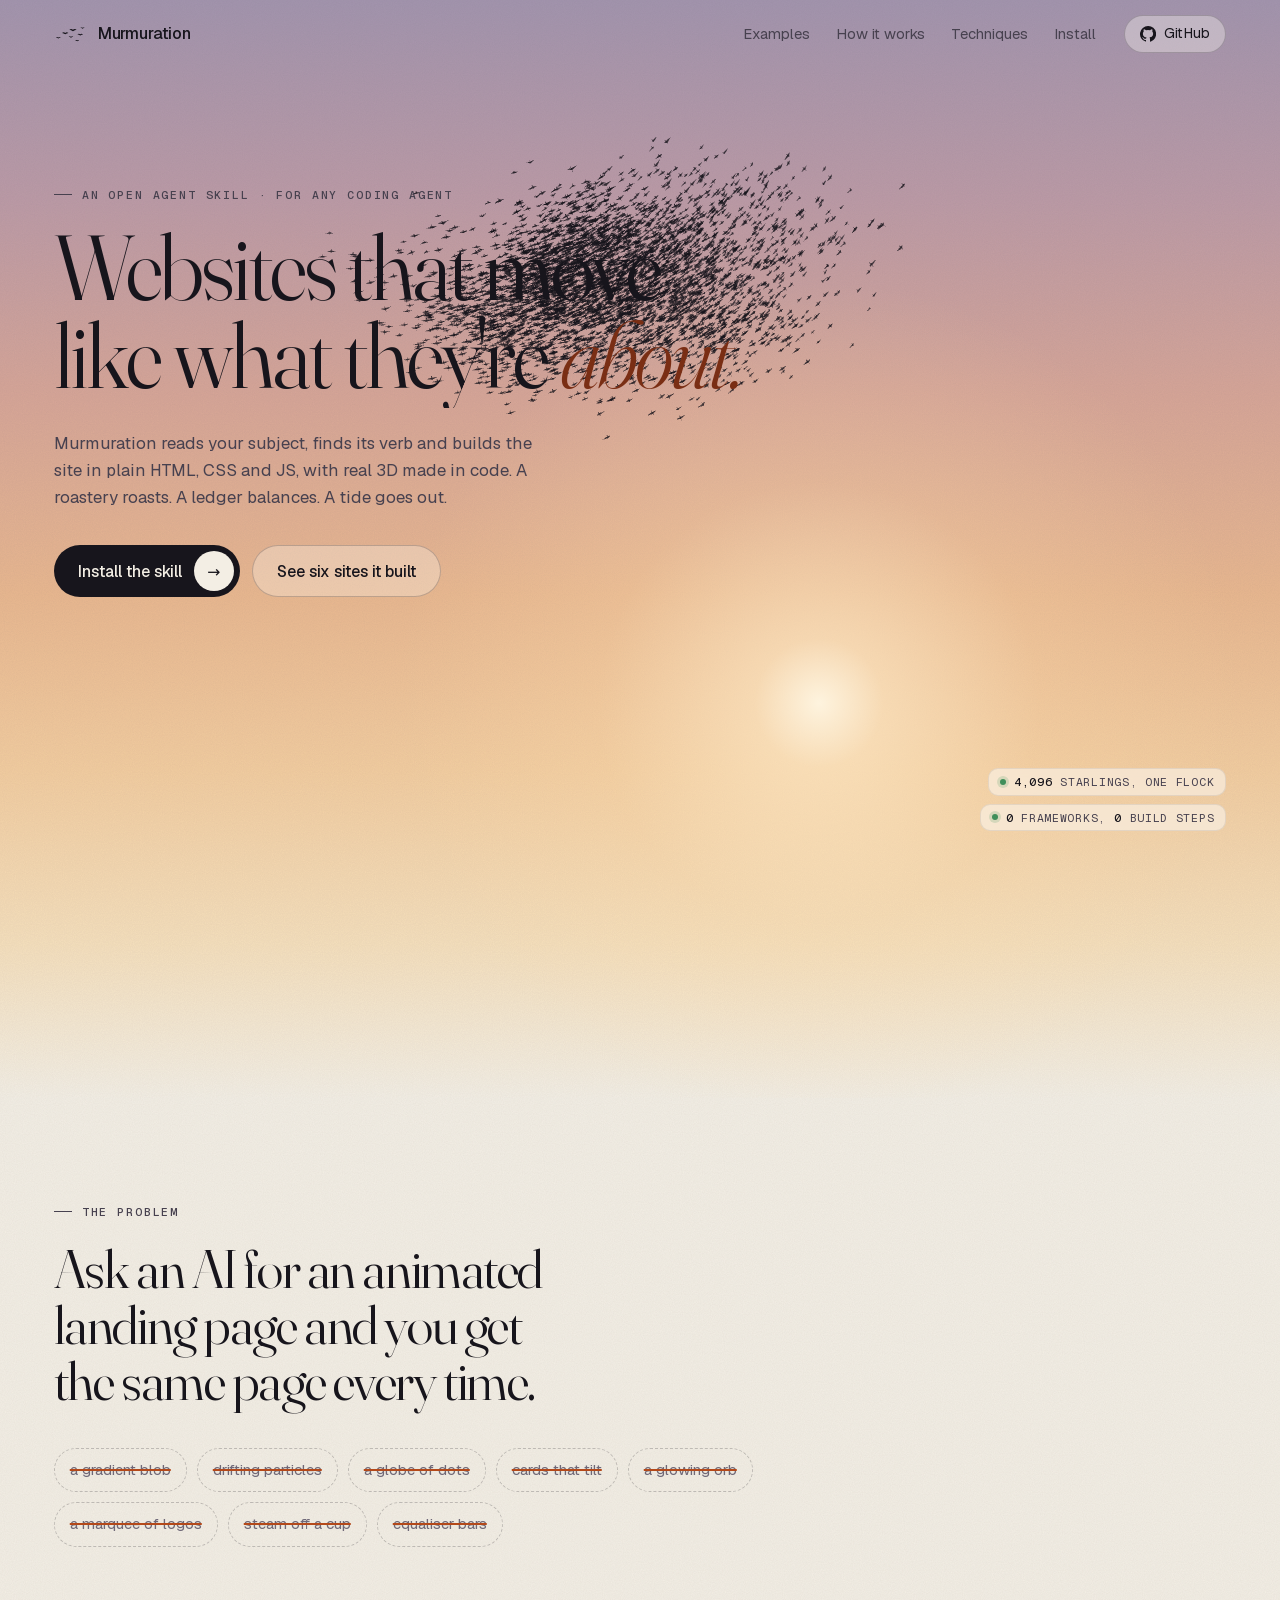
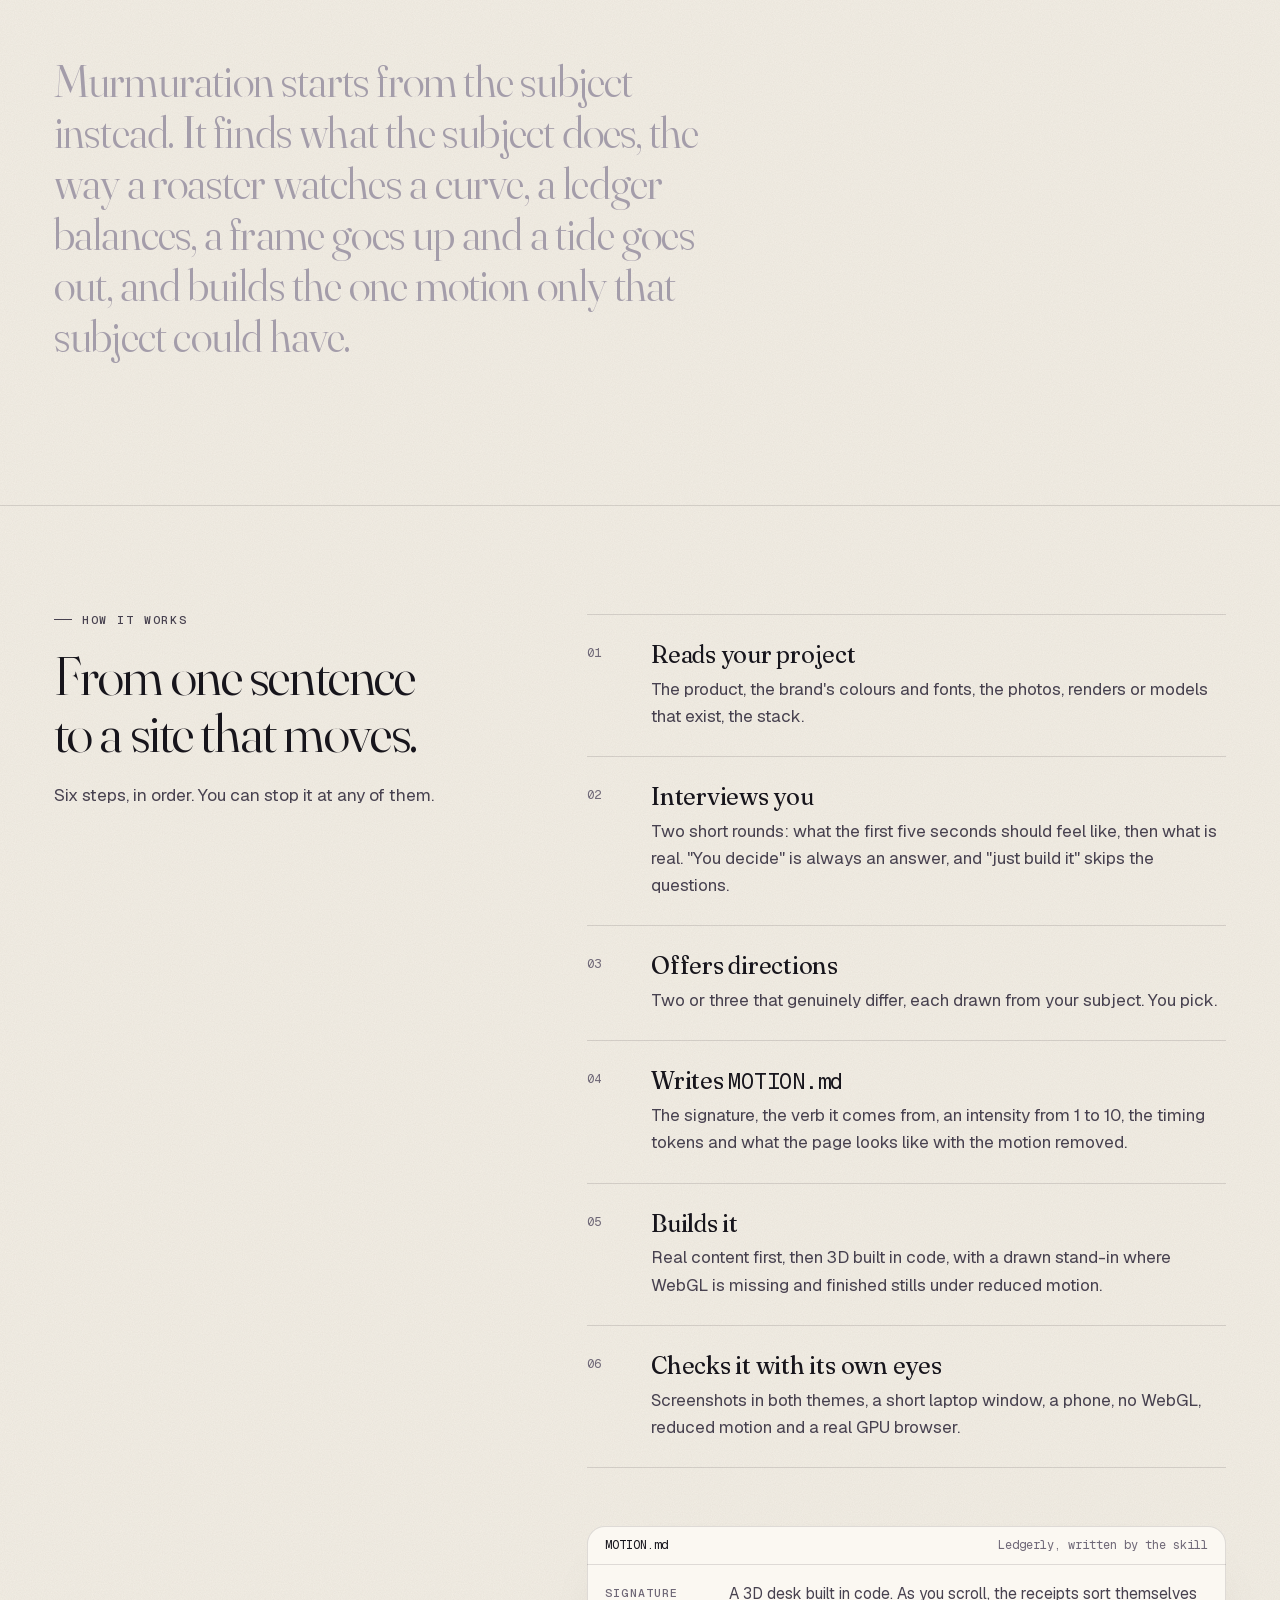
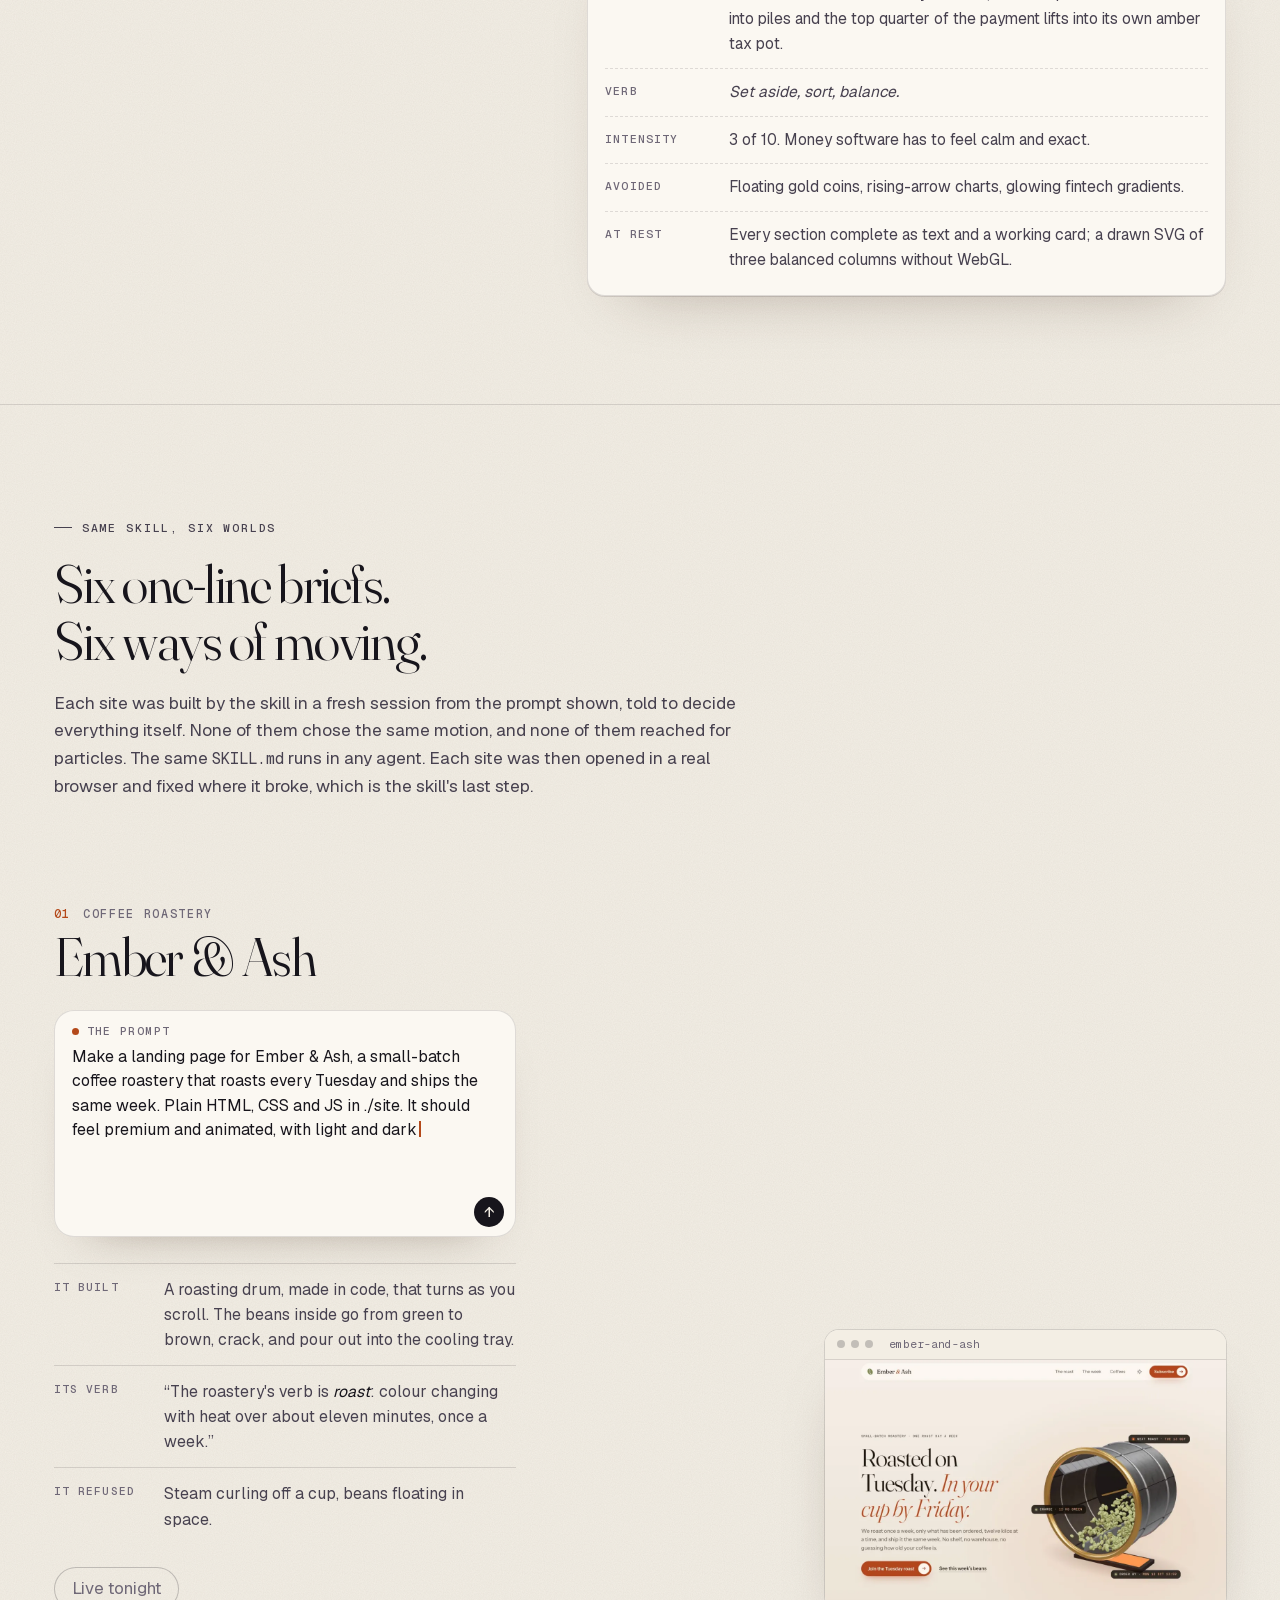
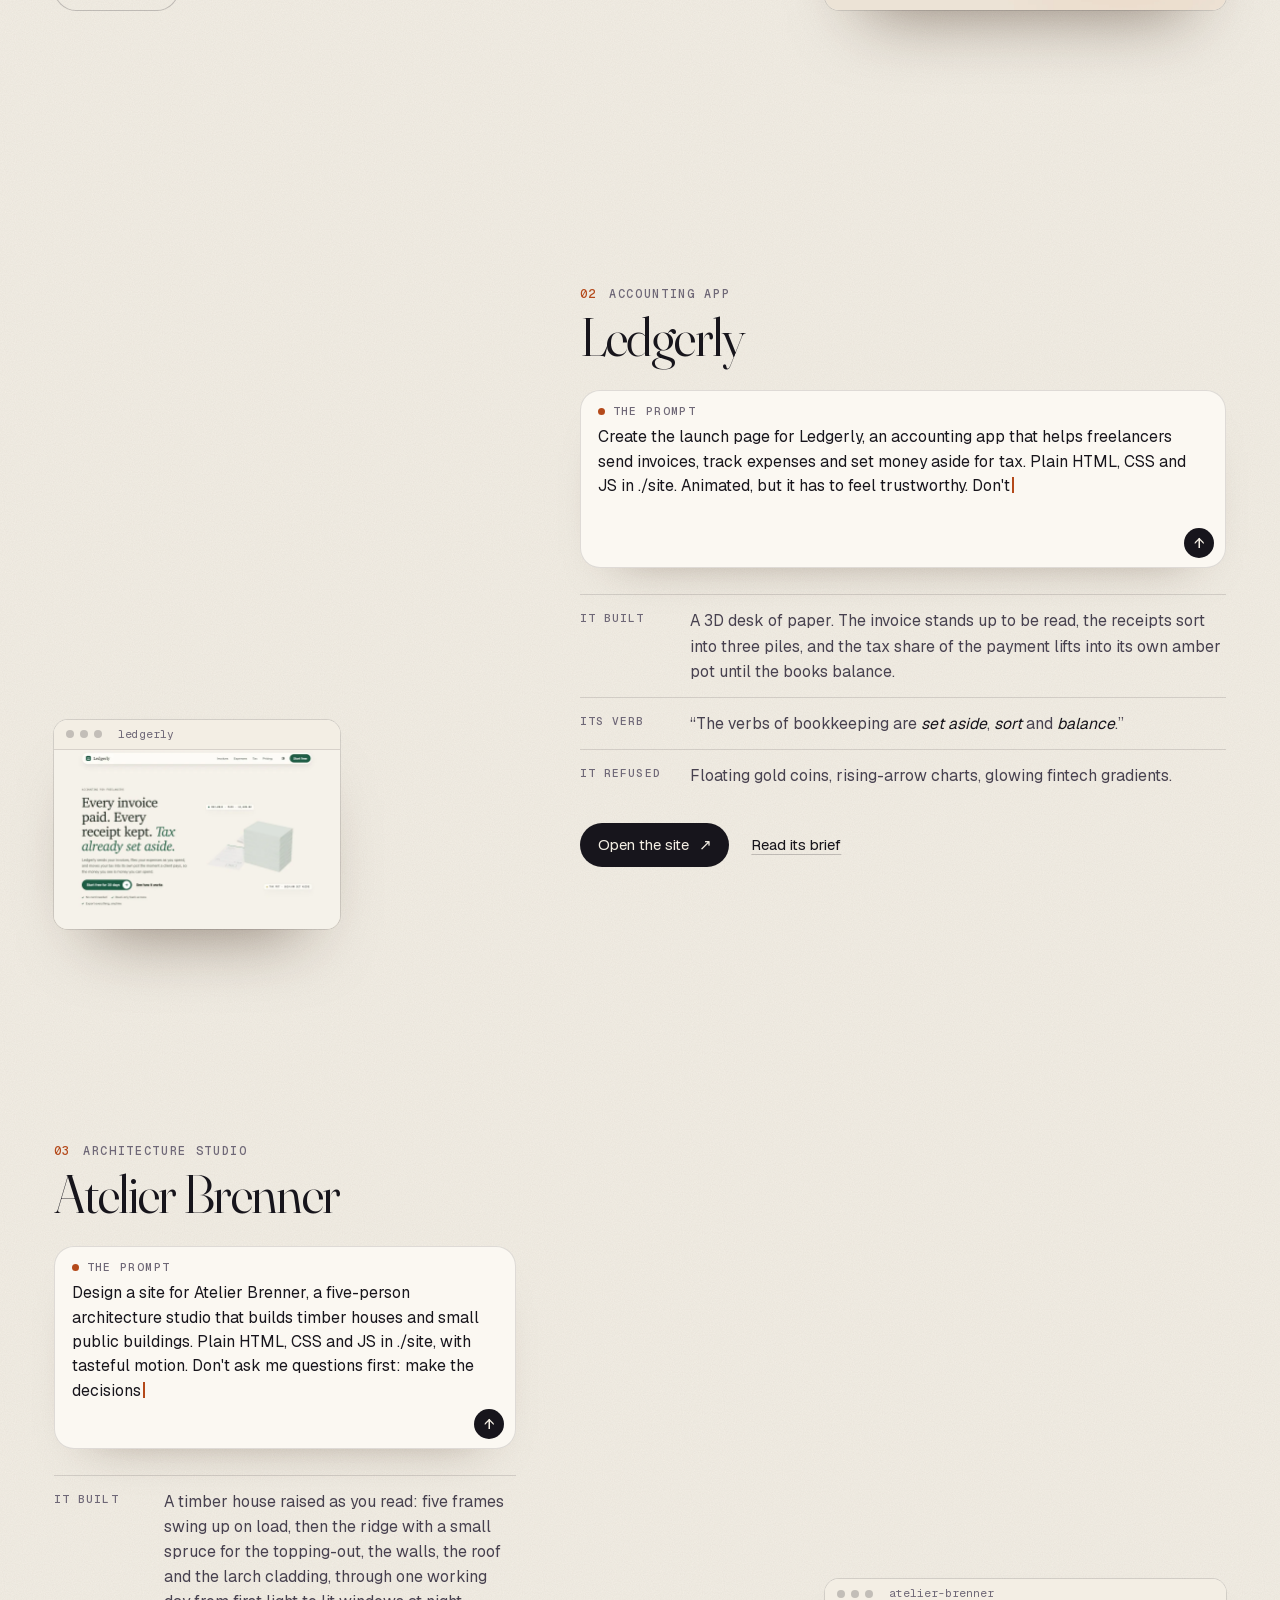
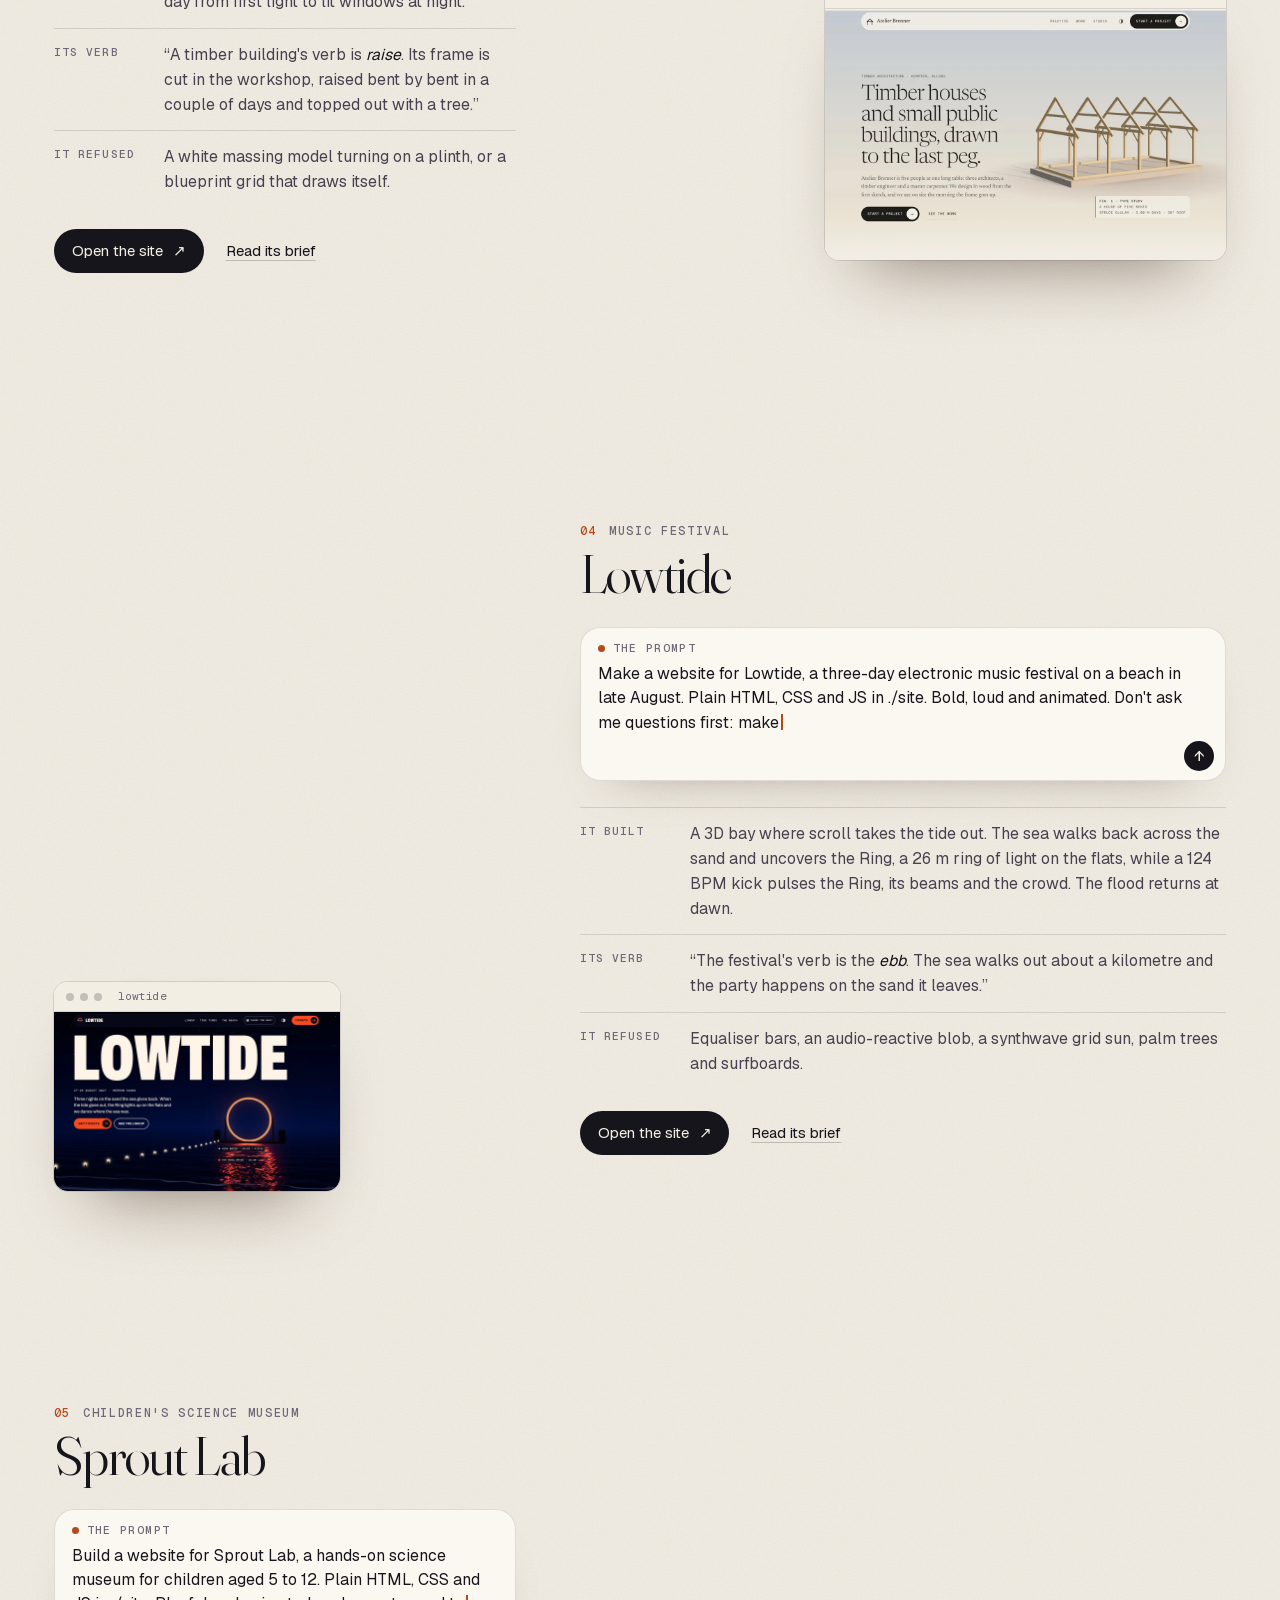
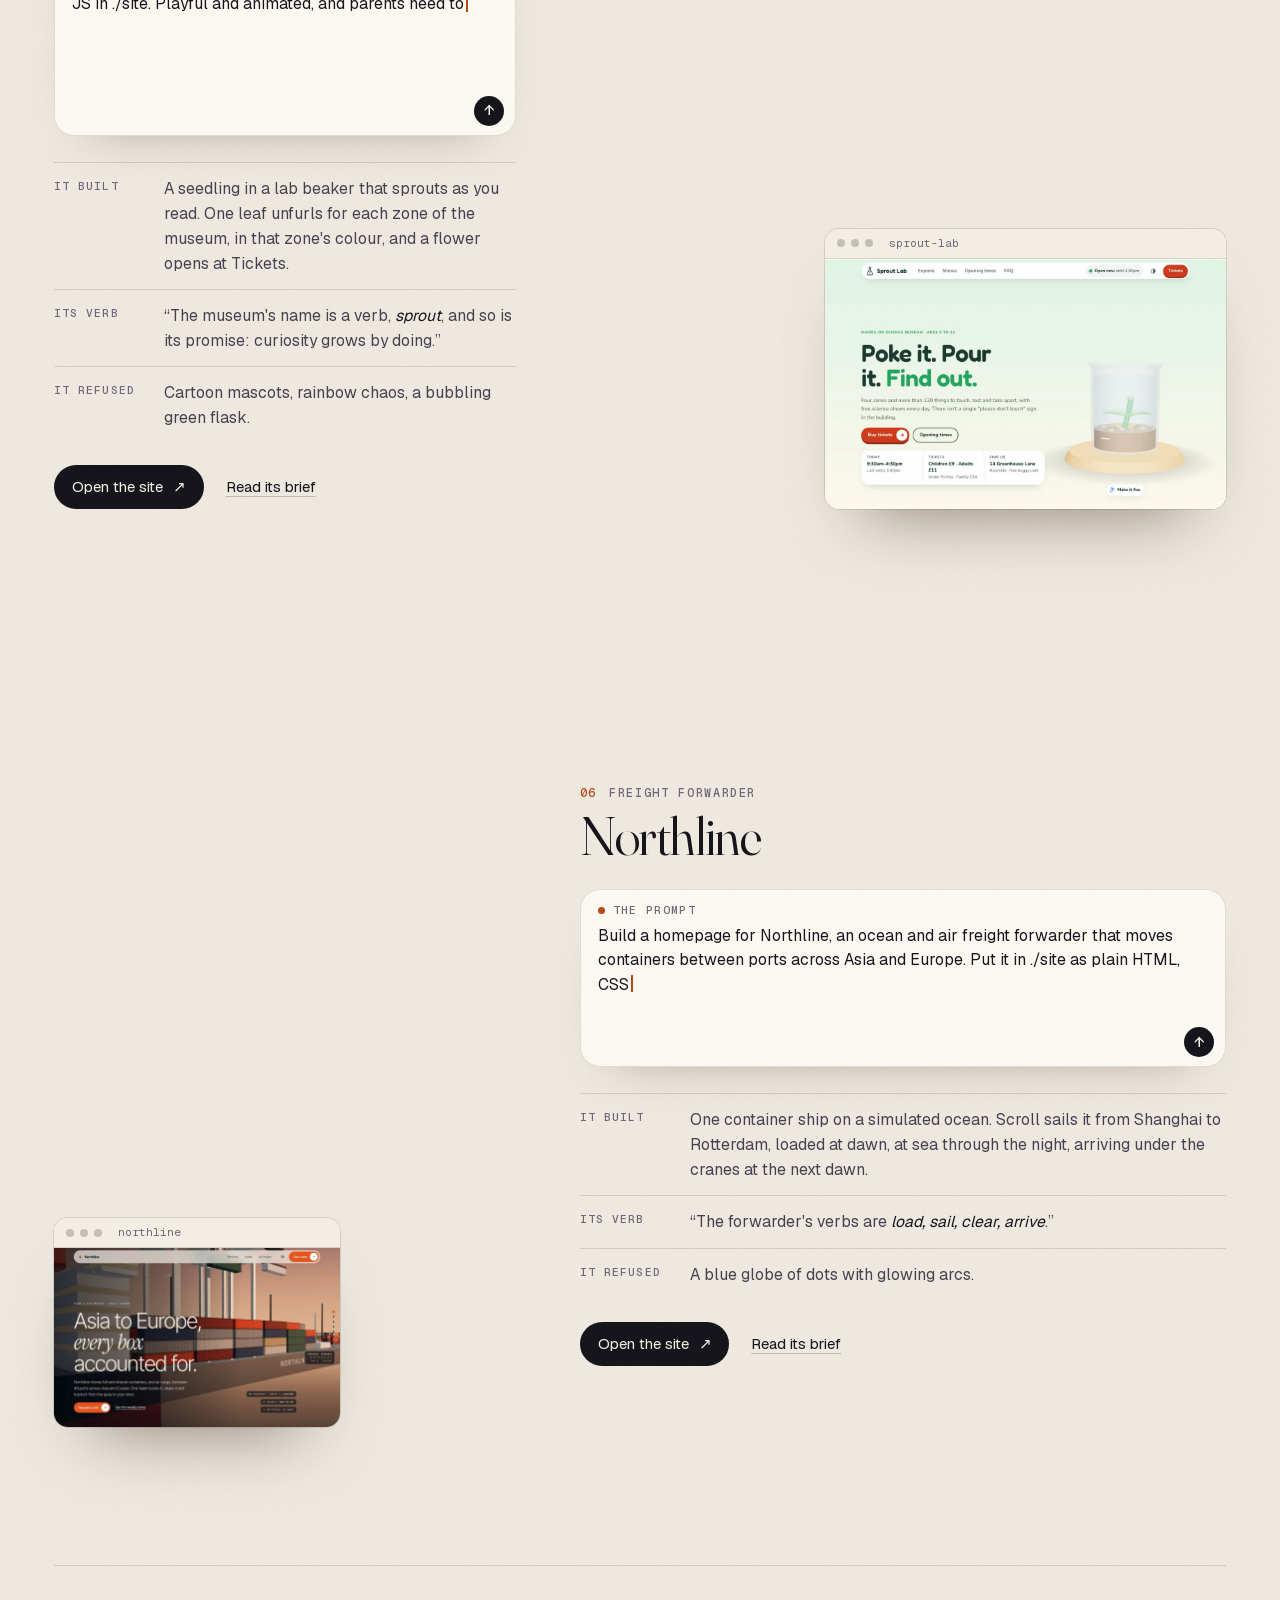
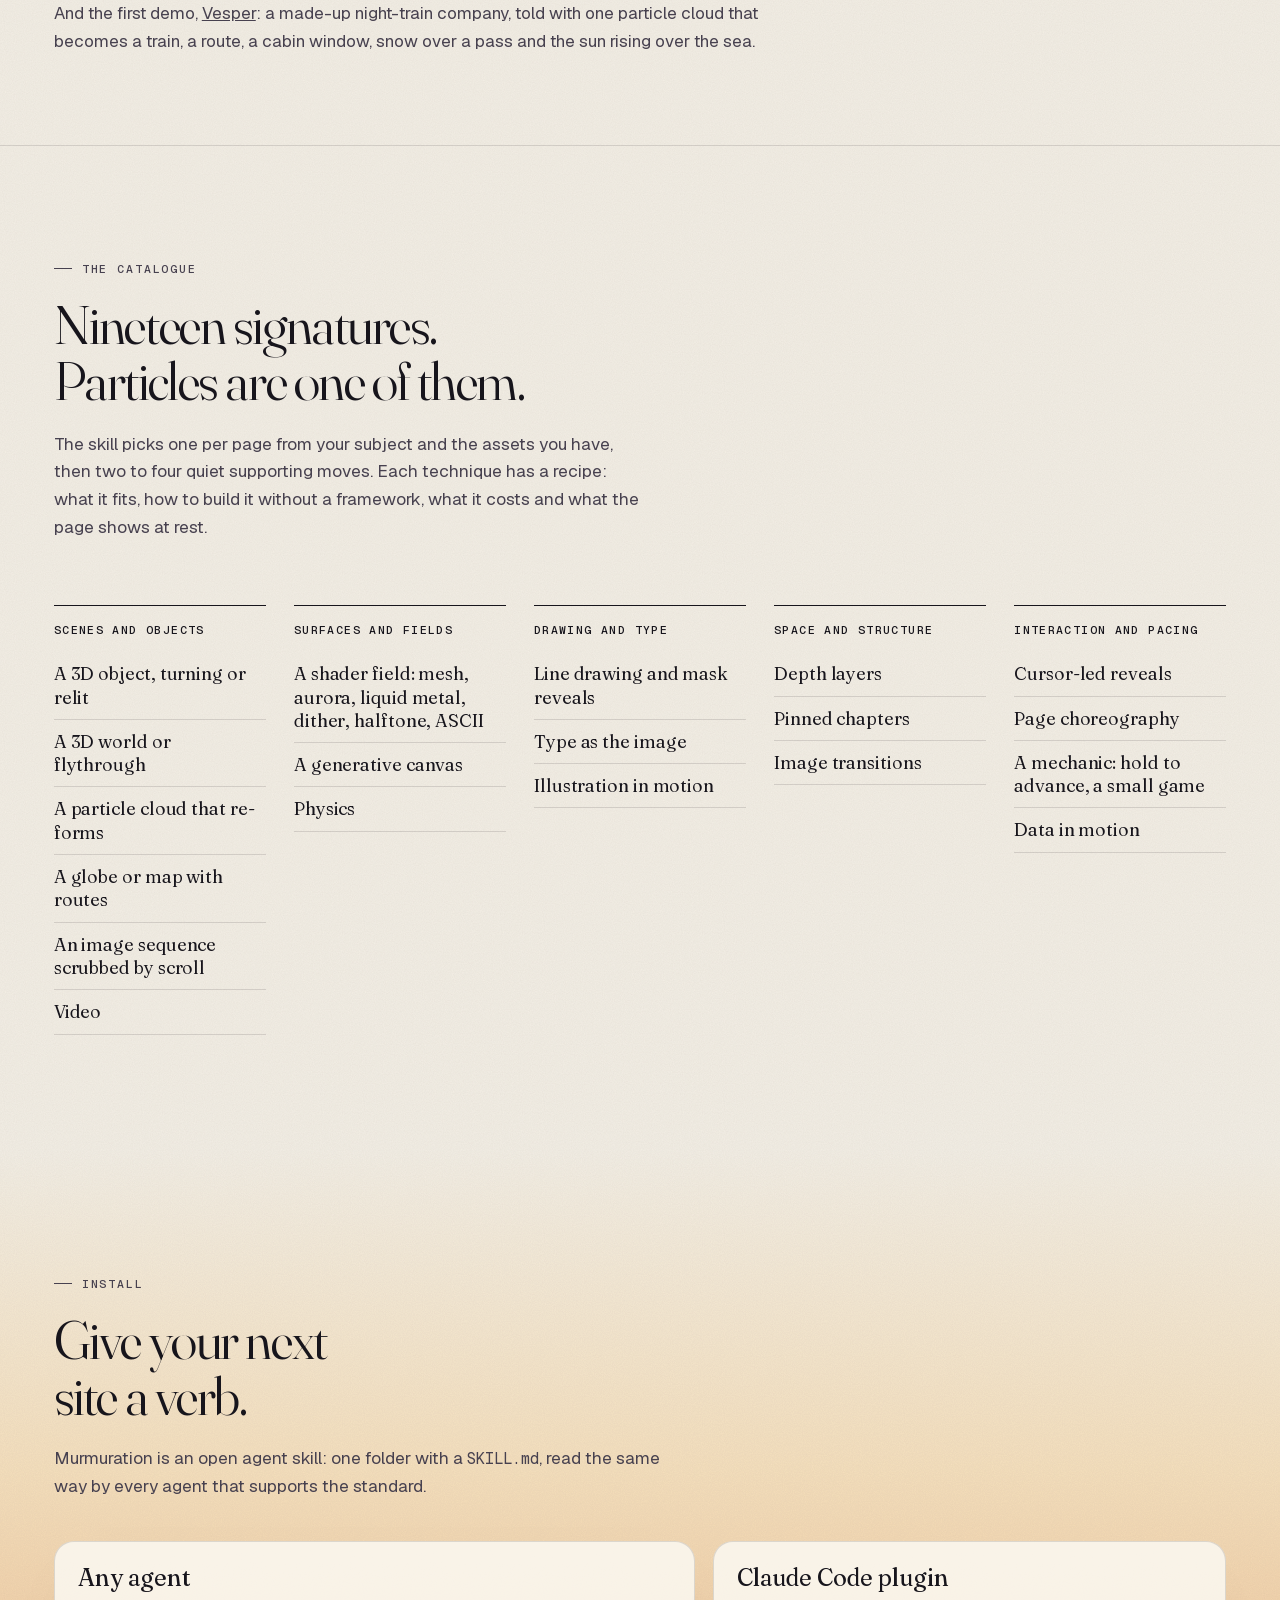
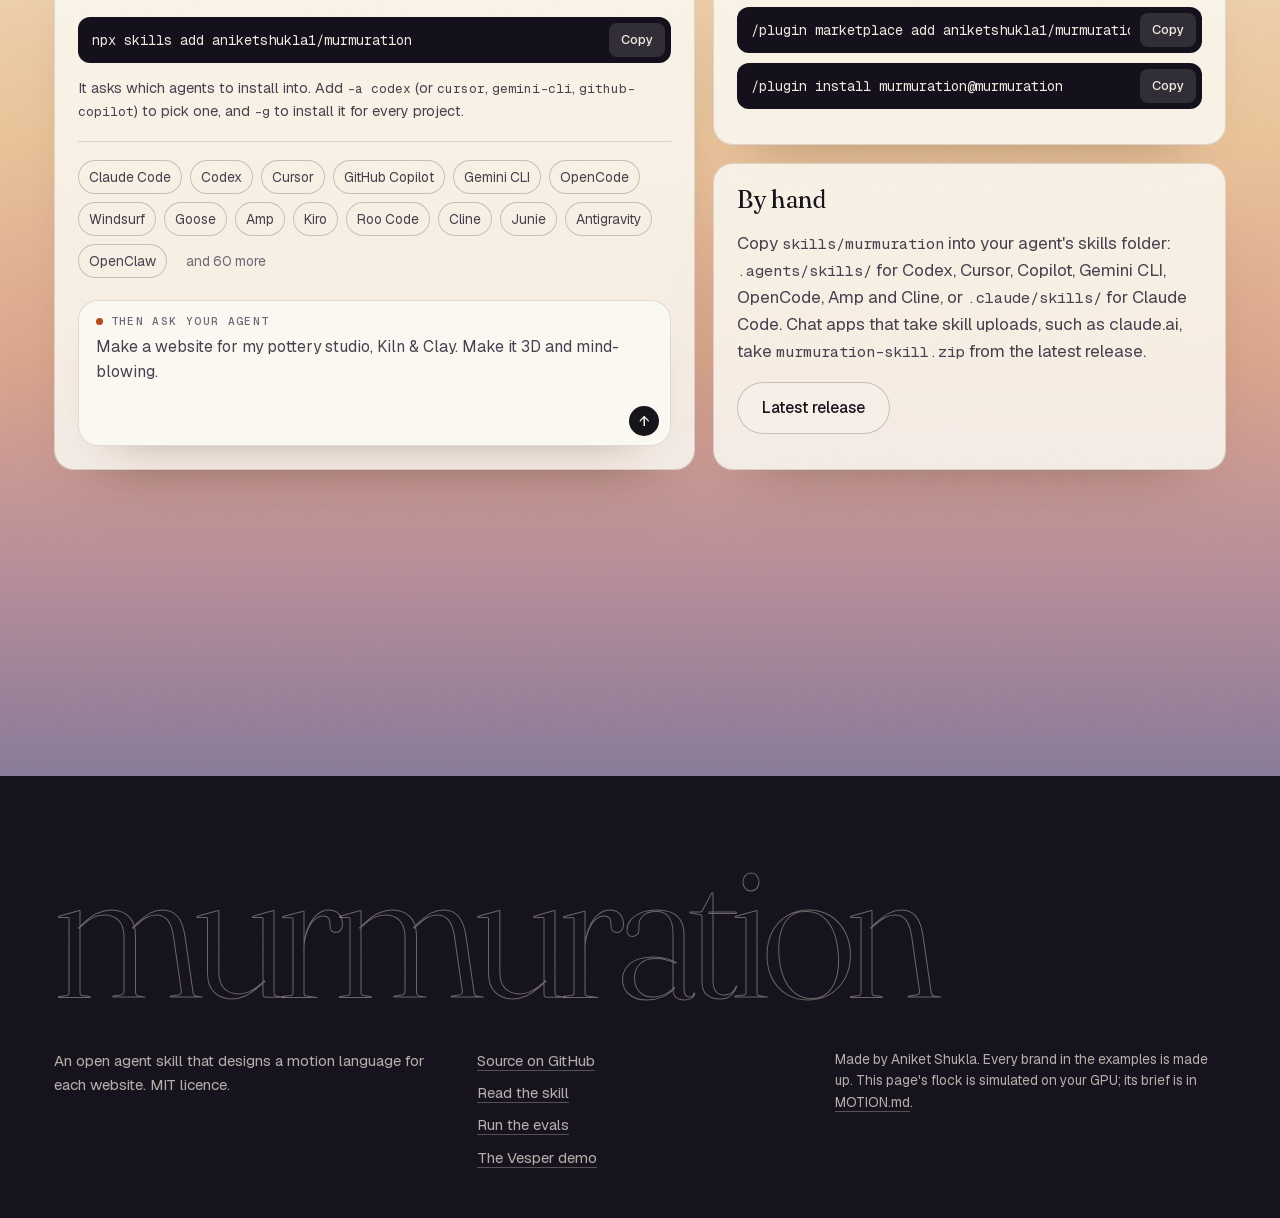
==== commit 0820c692: "Festival example live: Lowtide, where the tide goes out and uncovers a ring of light - examples/musi" ====
--- a/site/index.html
+++ b/site/index.html
@@ -209,18 +209,18 @@
           <p data-type>Make a website for Lowtide, a three-day electronic music festival on a beach in late August. Plain HTML, CSS and JS in ./site. Bold, loud and animated. Don't ask me questions first: make the decisions yourself and tell me what you chose.</p>
         </figure>
         <dl class="chose">
-          <div><dt>It built</dt><dd>A beach drawn in one shader. The sun sets, the tide goes out, a sandbar rises carrying the stage, and the bass sends rings across the water at 124 beats a minute.</dd></div>
-          <div><dt>Its verb</dt><dd>“The tide goes out. The name is the mechanic: the stage only exists at low tide.”</dd></div>
-          <div><dt>It refused</dt><dd>Equaliser bars, a synthwave grid sun, crowds with their hands up.</dd></div>
-        </dl>
-        <p class="ex-links"><span class="go soon" data-soon="music-festival">Live tonight</span></p>
+          <div><dt>It built</dt><dd>A 3D bay where scroll takes the tide out. The sea walks back across the sand and uncovers the Ring, a 26 m ring of light on the flats, while a 124 BPM kick pulses the Ring, its beams and the crowd. The flood returns at dawn.</dd></div>
+          <div><dt>Its verb</dt><dd>“The festival's verb is the <em>ebb</em>. The sea walks out about a kilometre and the party happens on the sand it leaves.”</dd></div>
+          <div><dt>It refused</dt><dd>Equaliser bars, an audio-reactive blob, a synthwave grid sun, palm trees and surfboards.</dd></div>
+        </dl>
+        <p class="ex-links"><a class="go" href="examples/music-festival/">Open the site <i aria-hidden="true">↗</i></a><a href="examples/music-festival/MOTION.md">Read its brief</a></p>
       </div>
       <div class="ex-stage">
         <p class="stage-cap" aria-hidden="true">The flock, as <b>a breaking wave</b></p>
-        <div class="shot">
+        <a class="shot" href="examples/music-festival/" aria-label="Open the Lowtide site">
           <span class="bar" aria-hidden="true"><i></i><i></i><i></i><b>lowtide</b></span>
-          <img src="media/music-festival.webp" alt="The Lowtide site: a beach at sunset with the festival name set over the sea." loading="lazy" width="1440" height="900">
-        </div>
+          <img src="media/music-festival.webp" alt="The Lowtide site at night: a glowing ring of light standing in the sea, with a line of lamps leading out to it." loading="lazy" width="1440" height="900">
+        </a>
       </div>
     </div>
   </article>
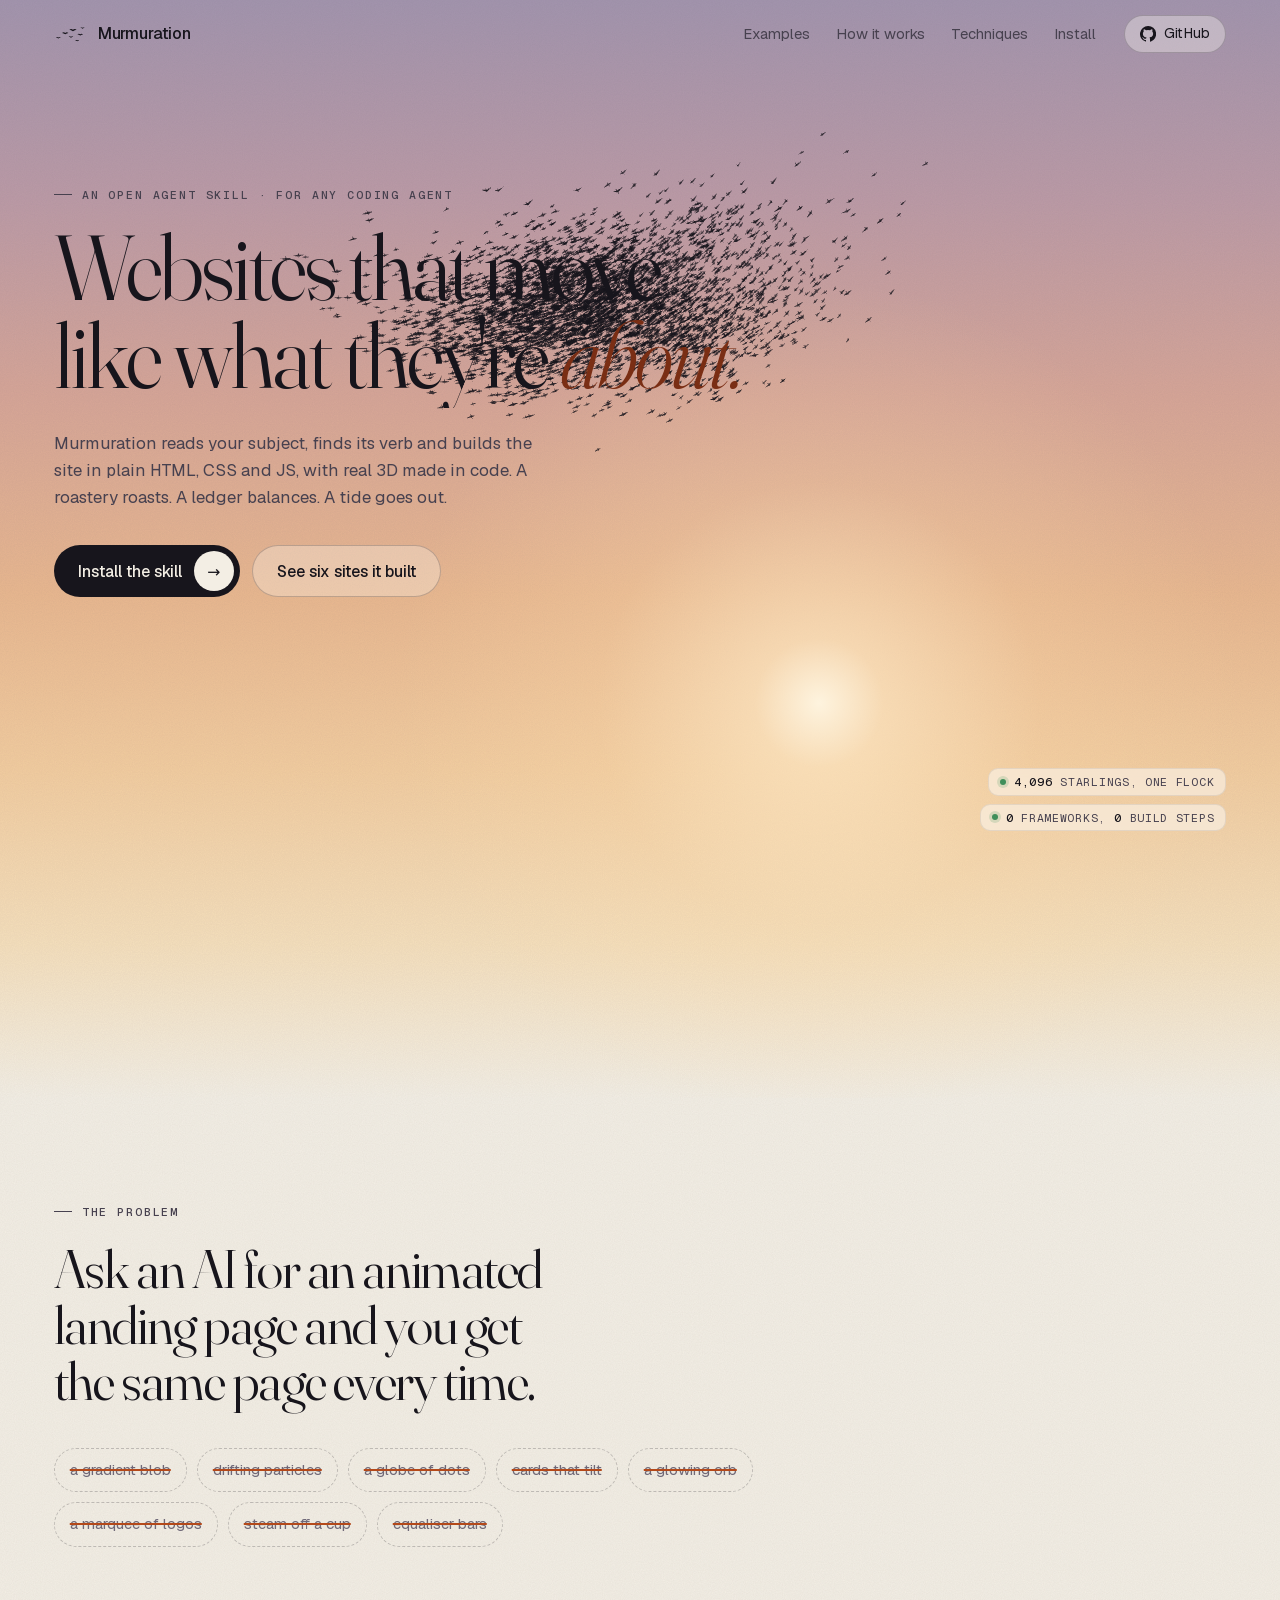
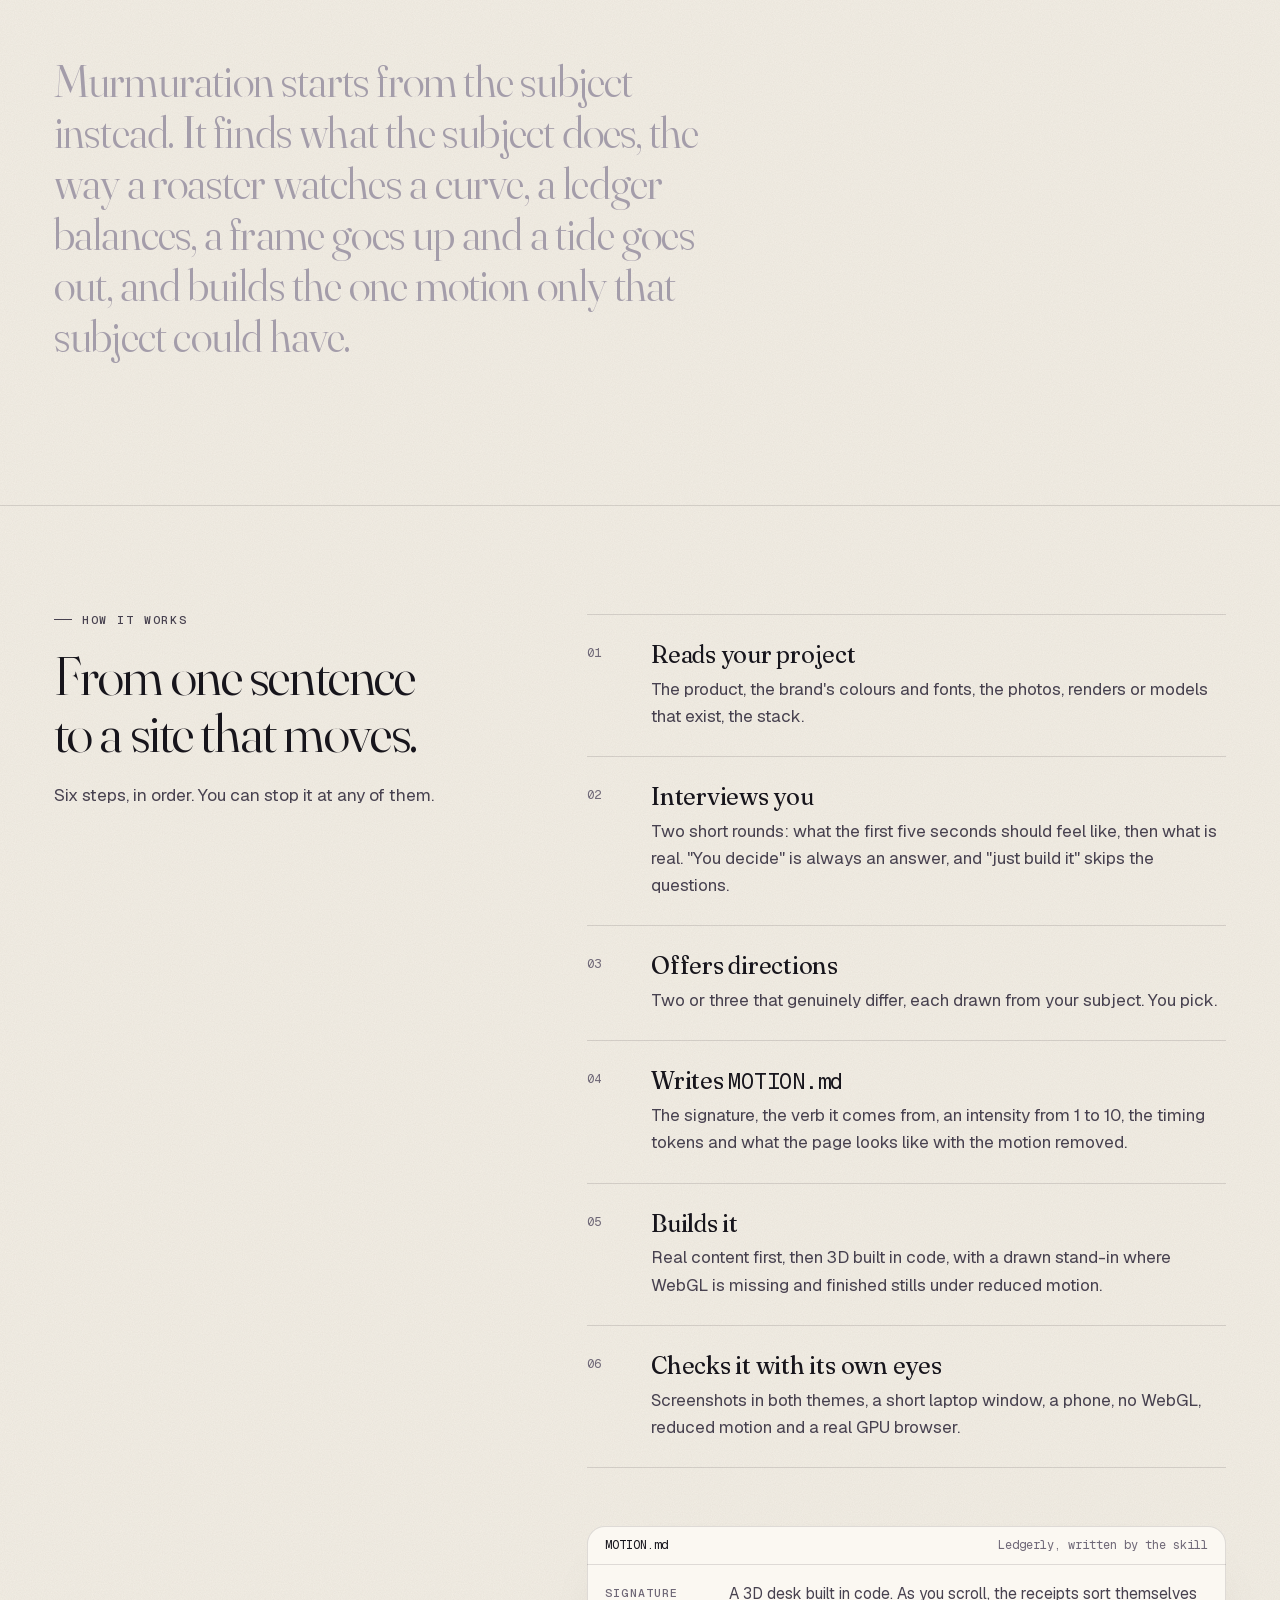
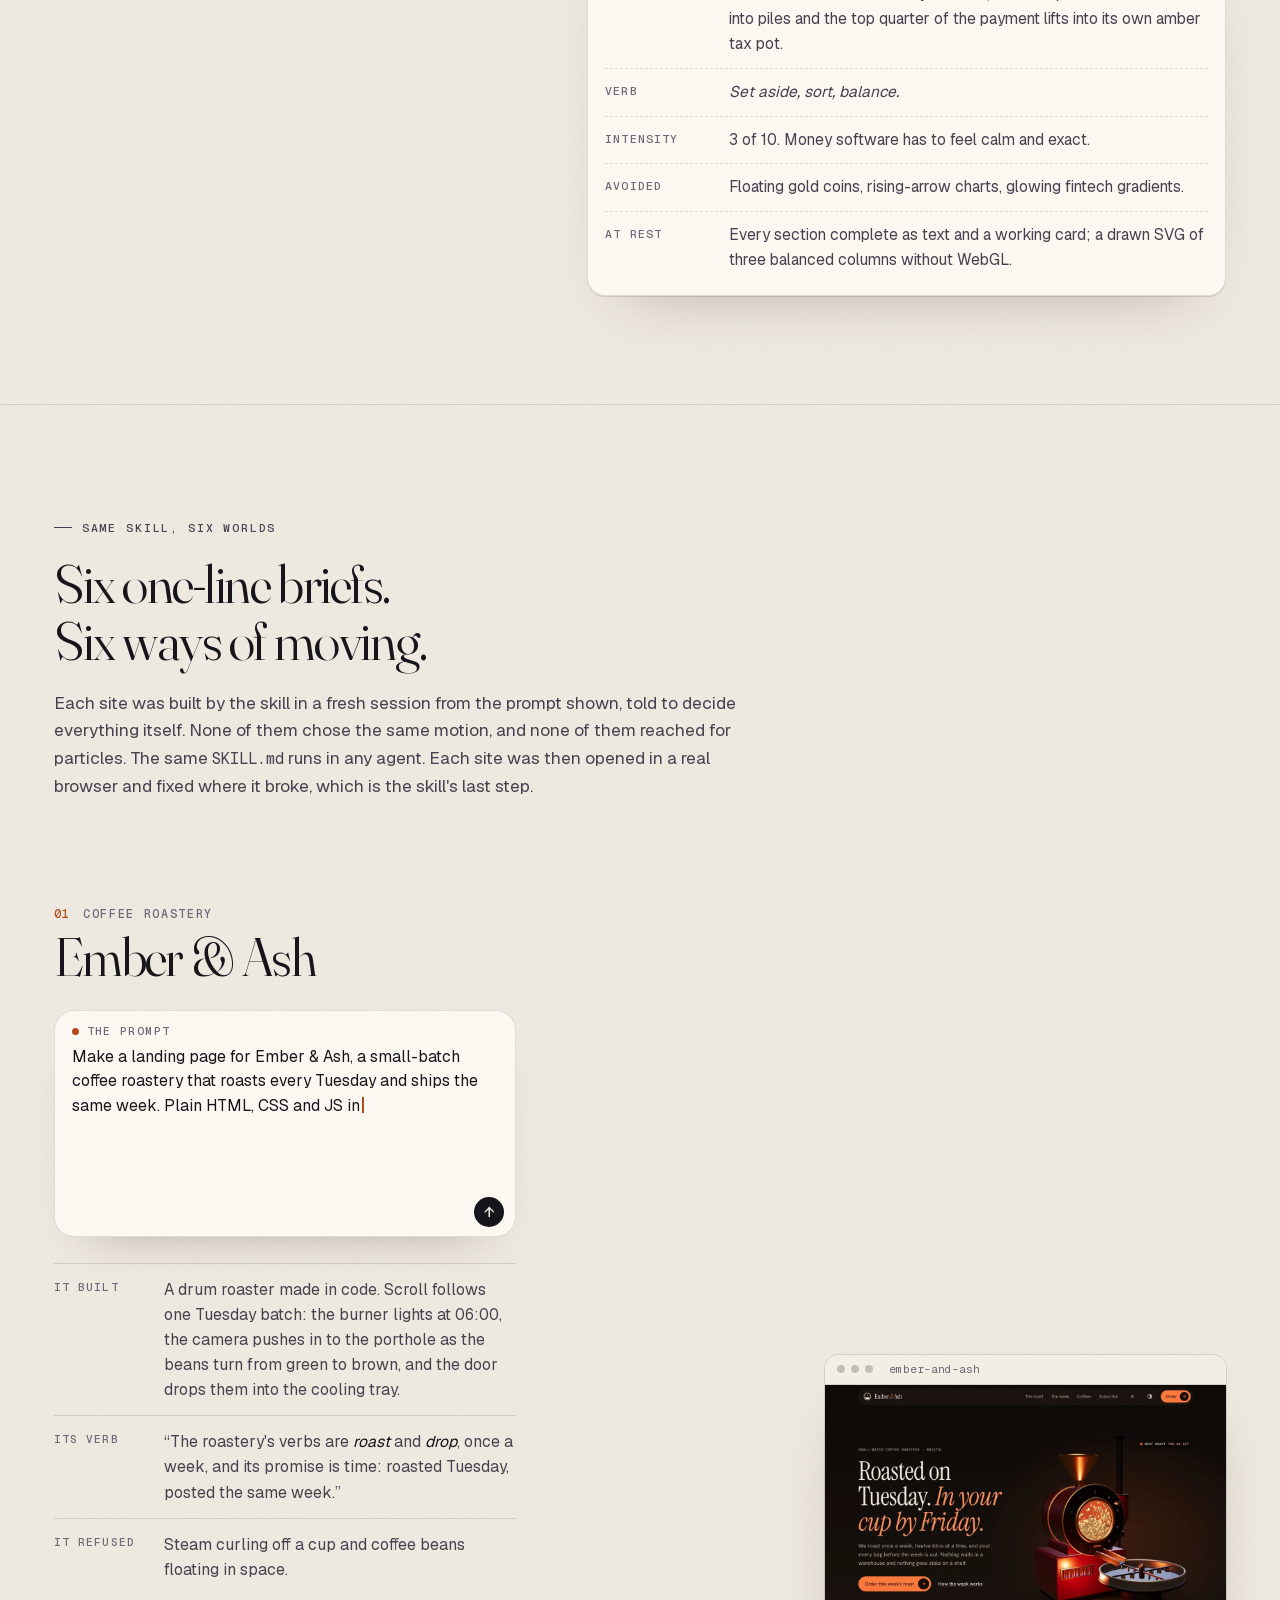
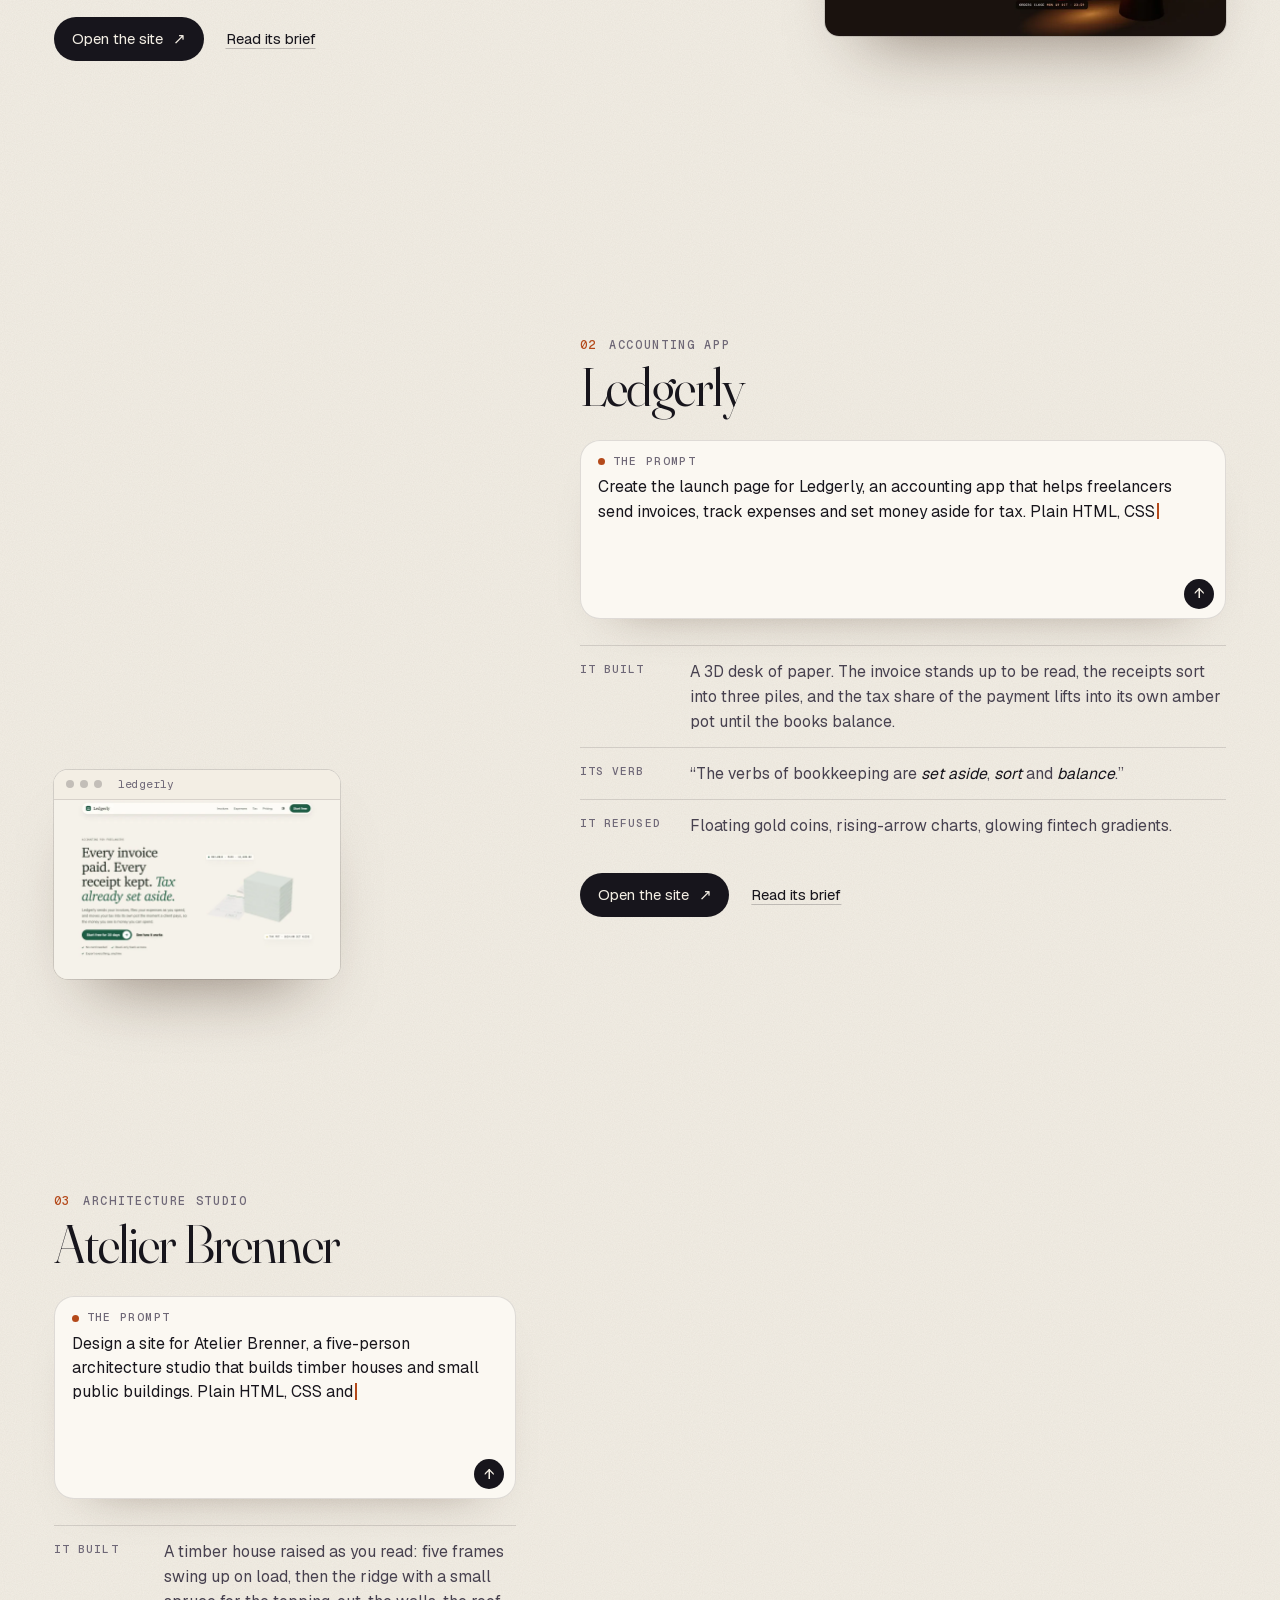
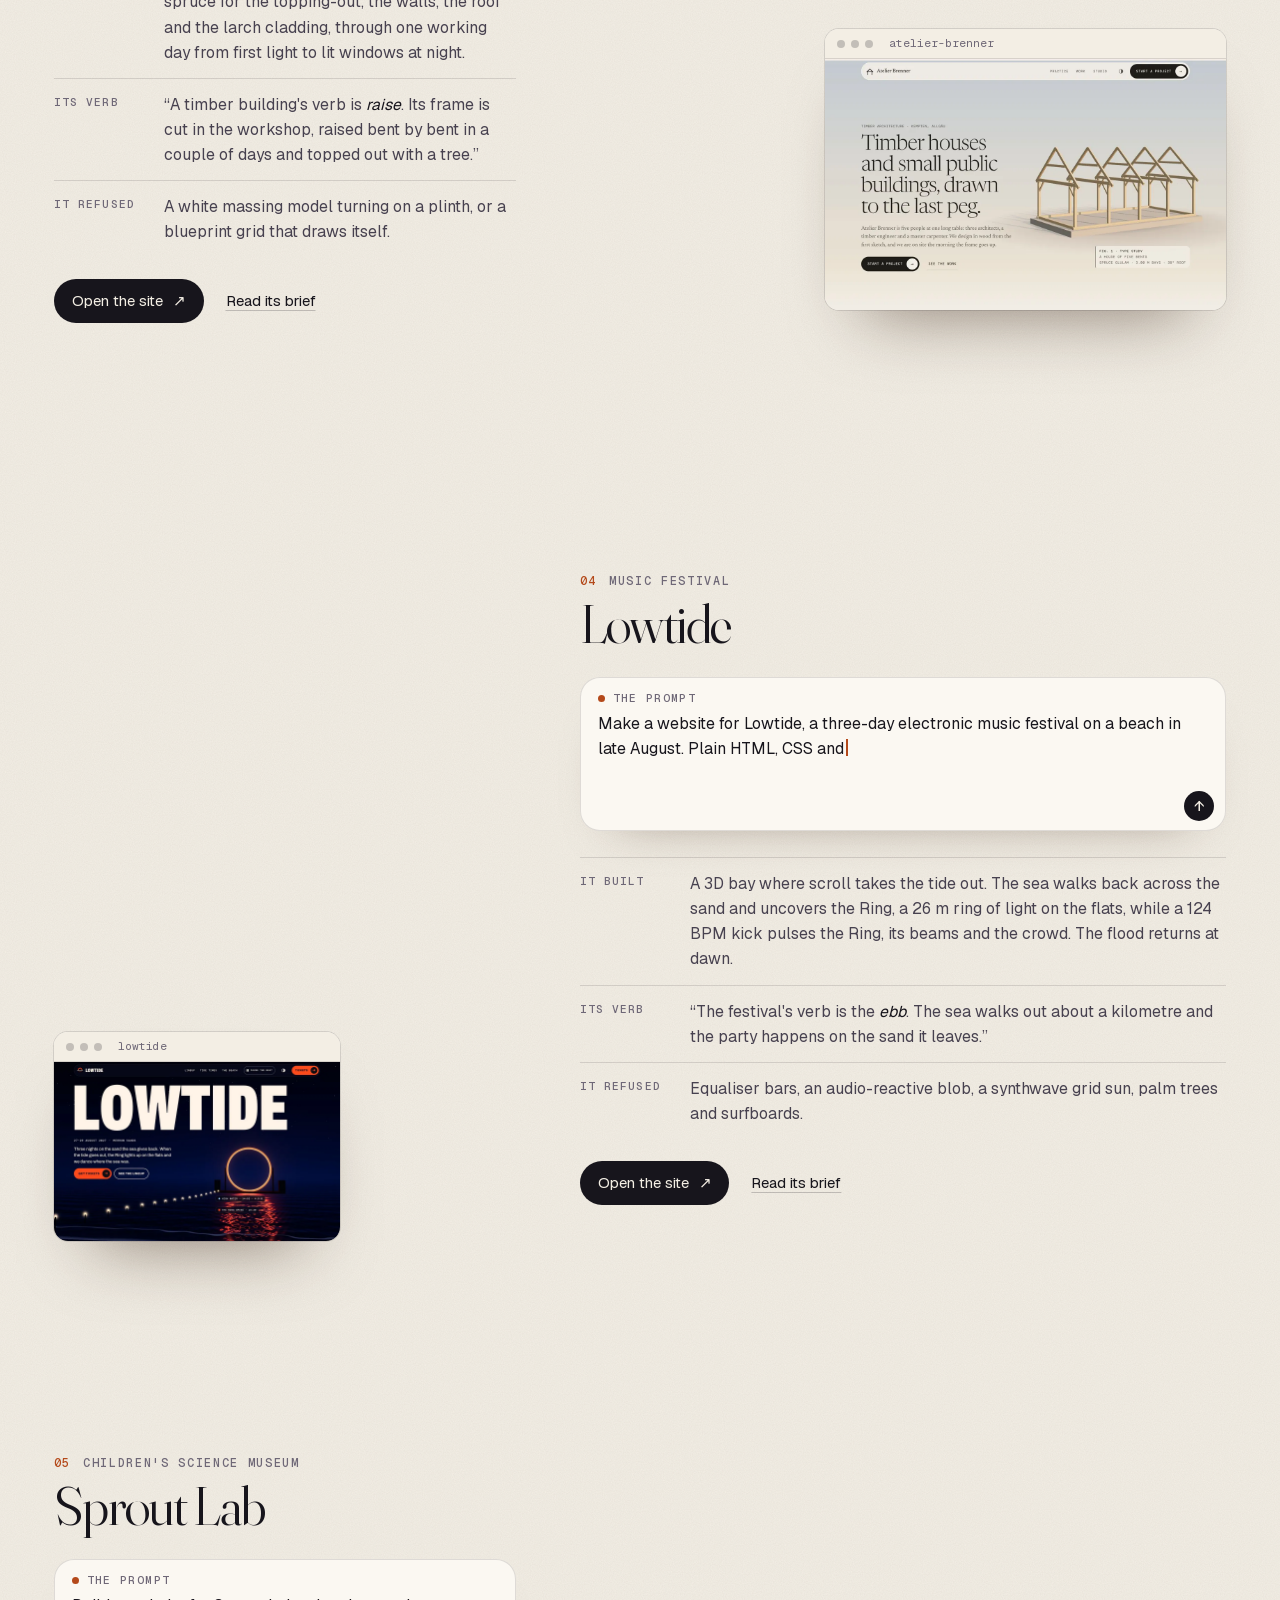
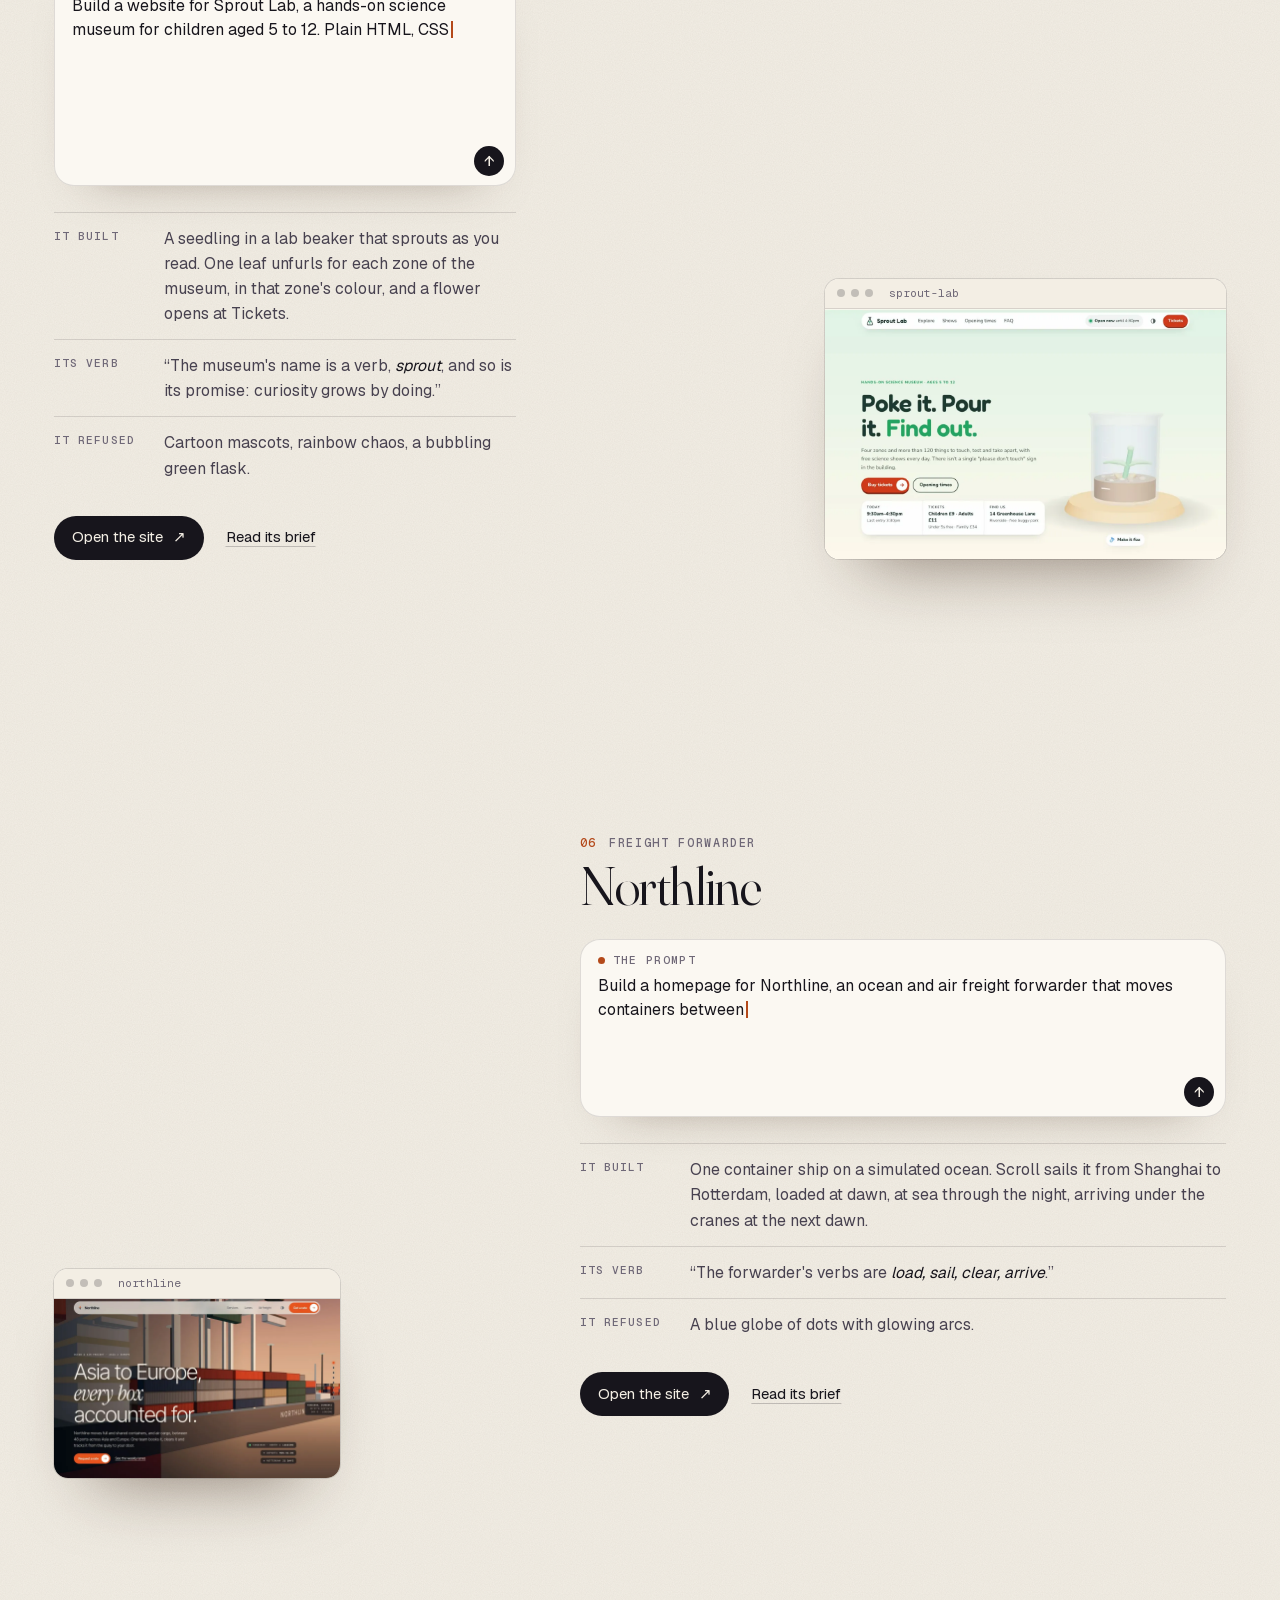
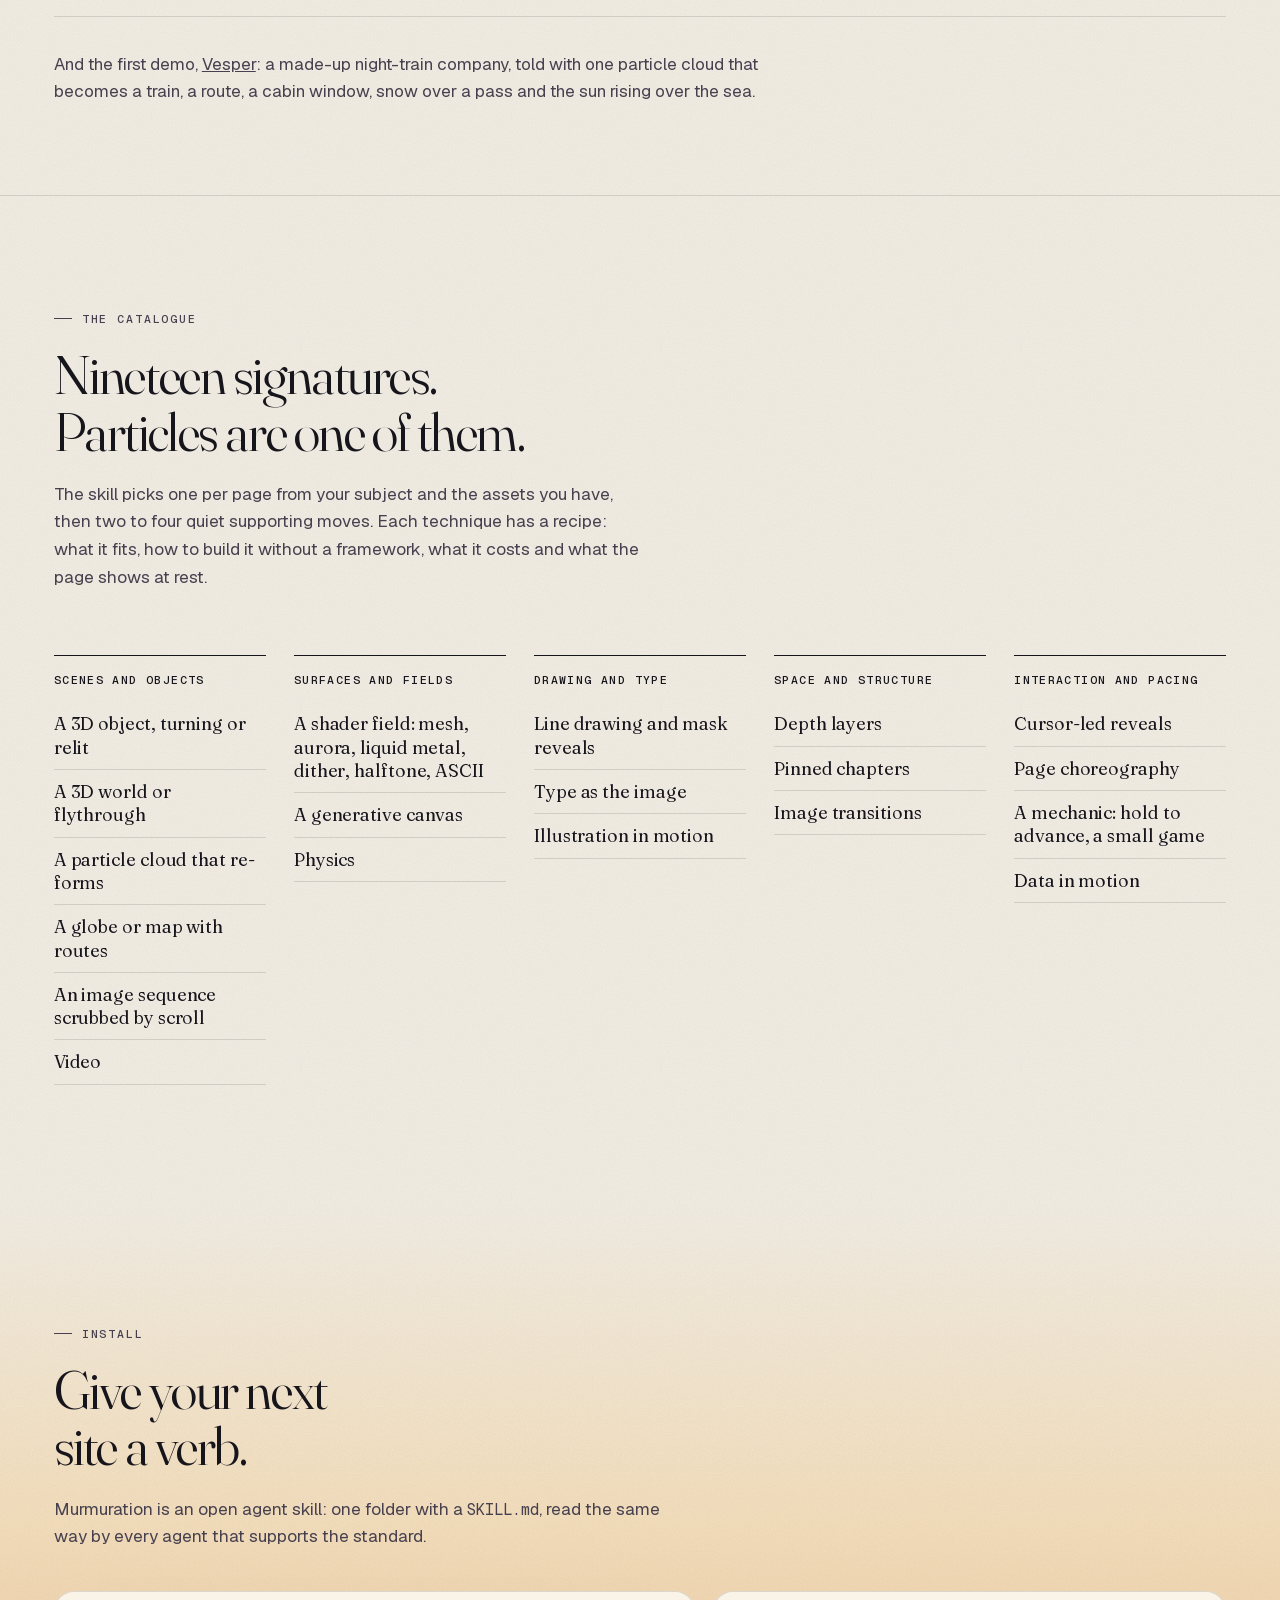
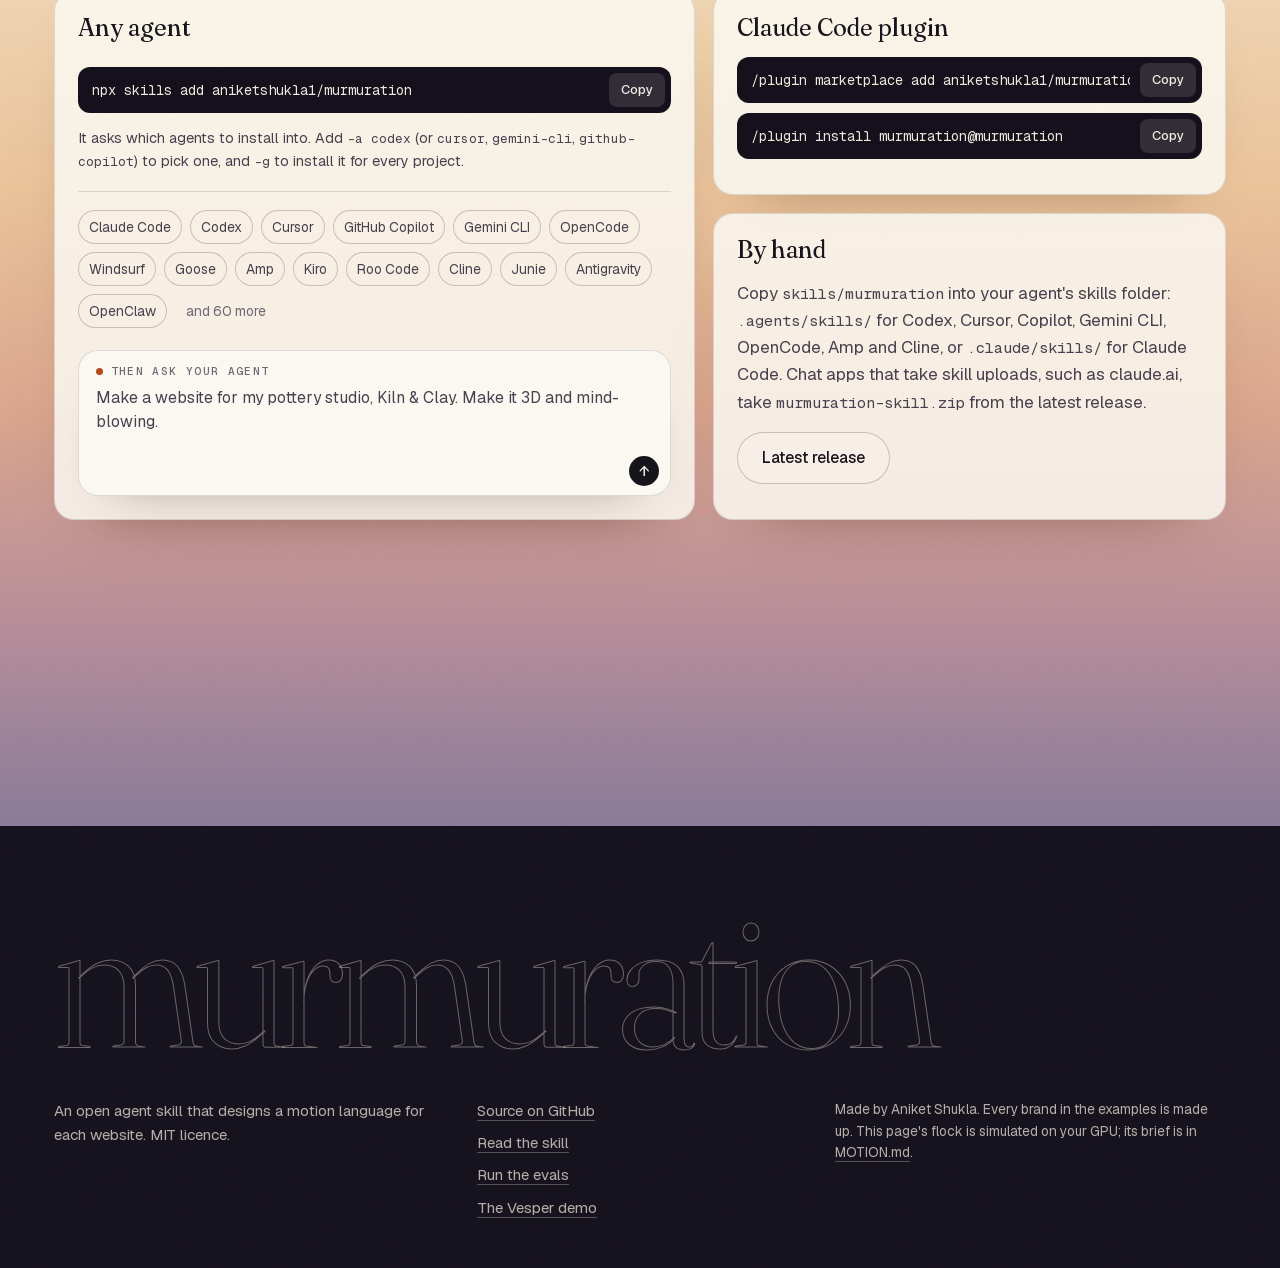
==== commit fce42b2b: "Coffee example live: all six examples are on the site - examples/coffee-roastery: built by an agent " ====
--- a/site/index.html
+++ b/site/index.html
@@ -131,18 +131,18 @@
           <p data-type>Make a landing page for Ember &amp; Ash, a small-batch coffee roastery that roasts every Tuesday and ships the same week. Plain HTML, CSS and JS in ./site. It should feel premium and animated, with light and dark mode. Don't ask me questions first: make the decisions yourself and tell me what you chose.</p>
         </figure>
         <dl class="chose">
-          <div><dt>It built</dt><dd>A roasting drum, made in code, that turns as you scroll. The beans inside go from green to brown, crack, and pour out into the cooling tray.</dd></div>
-          <div><dt>Its verb</dt><dd>“The roastery's verb is <em>roast</em>: colour changing with heat over about eleven minutes, once a week.”</dd></div>
-          <div><dt>It refused</dt><dd>Steam curling off a cup, beans floating in space.</dd></div>
-        </dl>
-        <p class="ex-links"><span class="go soon" data-soon="coffee-roastery">Live tonight</span></p>
+          <div><dt>It built</dt><dd>A drum roaster made in code. Scroll follows one Tuesday batch: the burner lights at 06:00, the camera pushes in to the porthole as the beans turn from green to brown, and the door drops them into the cooling tray.</dd></div>
+          <div><dt>Its verb</dt><dd>“The roastery's verbs are <em>roast</em> and <em>drop</em>, once a week, and its promise is time: roasted Tuesday, posted the same week.”</dd></div>
+          <div><dt>It refused</dt><dd>Steam curling off a cup and coffee beans floating in space.</dd></div>
+        </dl>
+        <p class="ex-links"><a class="go" href="examples/coffee-roastery/">Open the site <i aria-hidden="true">↗</i></a><a href="examples/coffee-roastery/MOTION.md">Read its brief</a></p>
       </div>
       <div class="ex-stage">
         <p class="stage-cap" aria-hidden="true">The flock, as <b>a roasting drum</b></p>
-        <div class="shot">
+        <a class="shot" href="examples/coffee-roastery/" aria-label="Open the Ember &amp; Ash site">
           <span class="bar" aria-hidden="true"><i></i><i></i><i></i><b>ember-and-ash</b></span>
-          <img src="media/coffee-roastery.webp" alt="The Ember &amp; Ash site: a 3D roasting drum beside the headline." loading="lazy" width="1440" height="900">
-        </div>
+          <img src="media/coffee-roastery.webp" alt="The Ember &amp; Ash site at night: a 3D drum roaster in oxblood and brass, beans glowing behind its porthole, beside the headline." loading="lazy" width="1440" height="900">
+        </a>
       </div>
     </div>
   </article>
--- a/site/styles.css
+++ b/site/styles.css
@@ -195,7 +195,6 @@
 .ex-links .go { display: inline-flex; align-items: center; gap: 10px; min-height: 44px; padding: 0 18px; border-radius: 999px; background: var(--ink); color: var(--paper); text-decoration: none; }
 .ex-links .go i { font-style: normal; transition: transform var(--dur-hover) var(--ease-out); }
 .ex-links .go:hover i { transform: translate(2px, -2px); }
-.ex-links .soon { background: transparent; color: var(--ink-3); box-shadow: inset 0 0 0 1px var(--rule-2); }
 
 /* The stage: the flock forms the subject in its upper part; the real site sits in front, lower down. */
 .ex-stage { position: relative; min-height: min(78svh, 760px); display: flex; align-items: flex-end; }
